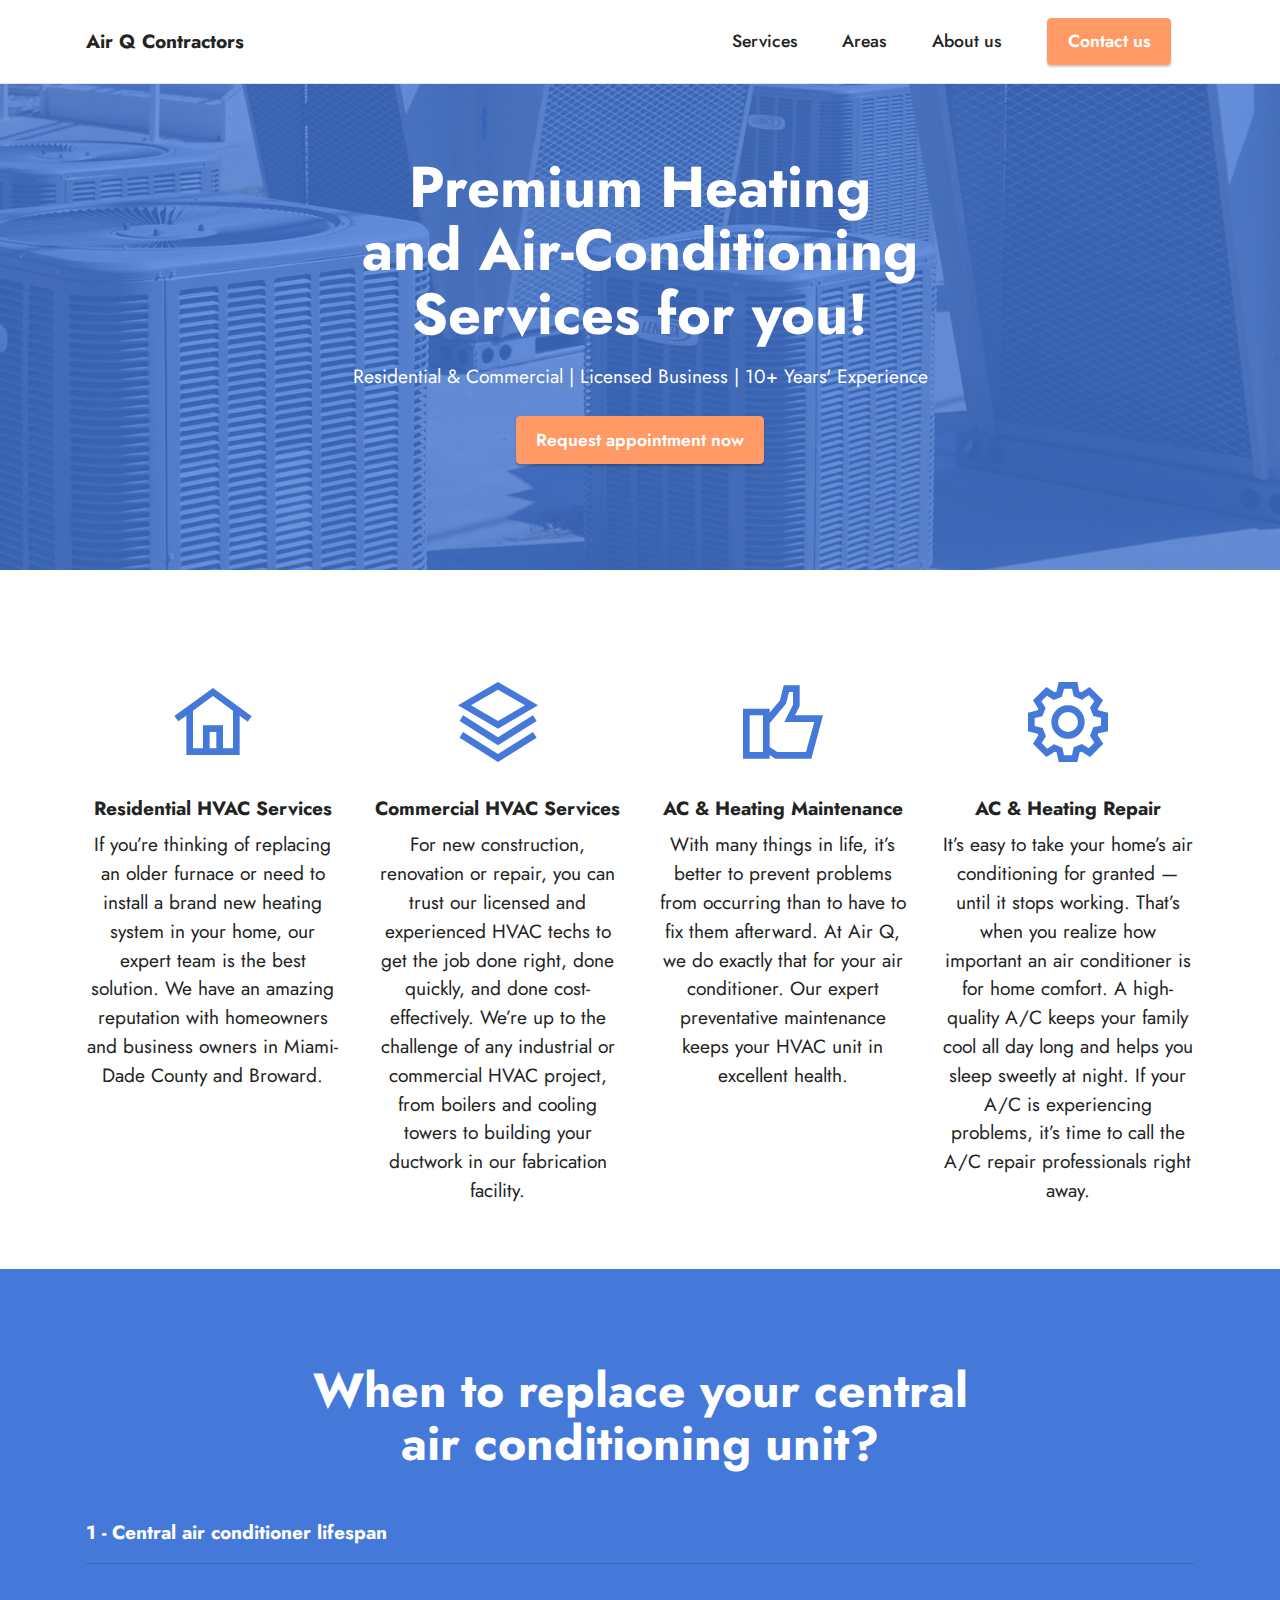
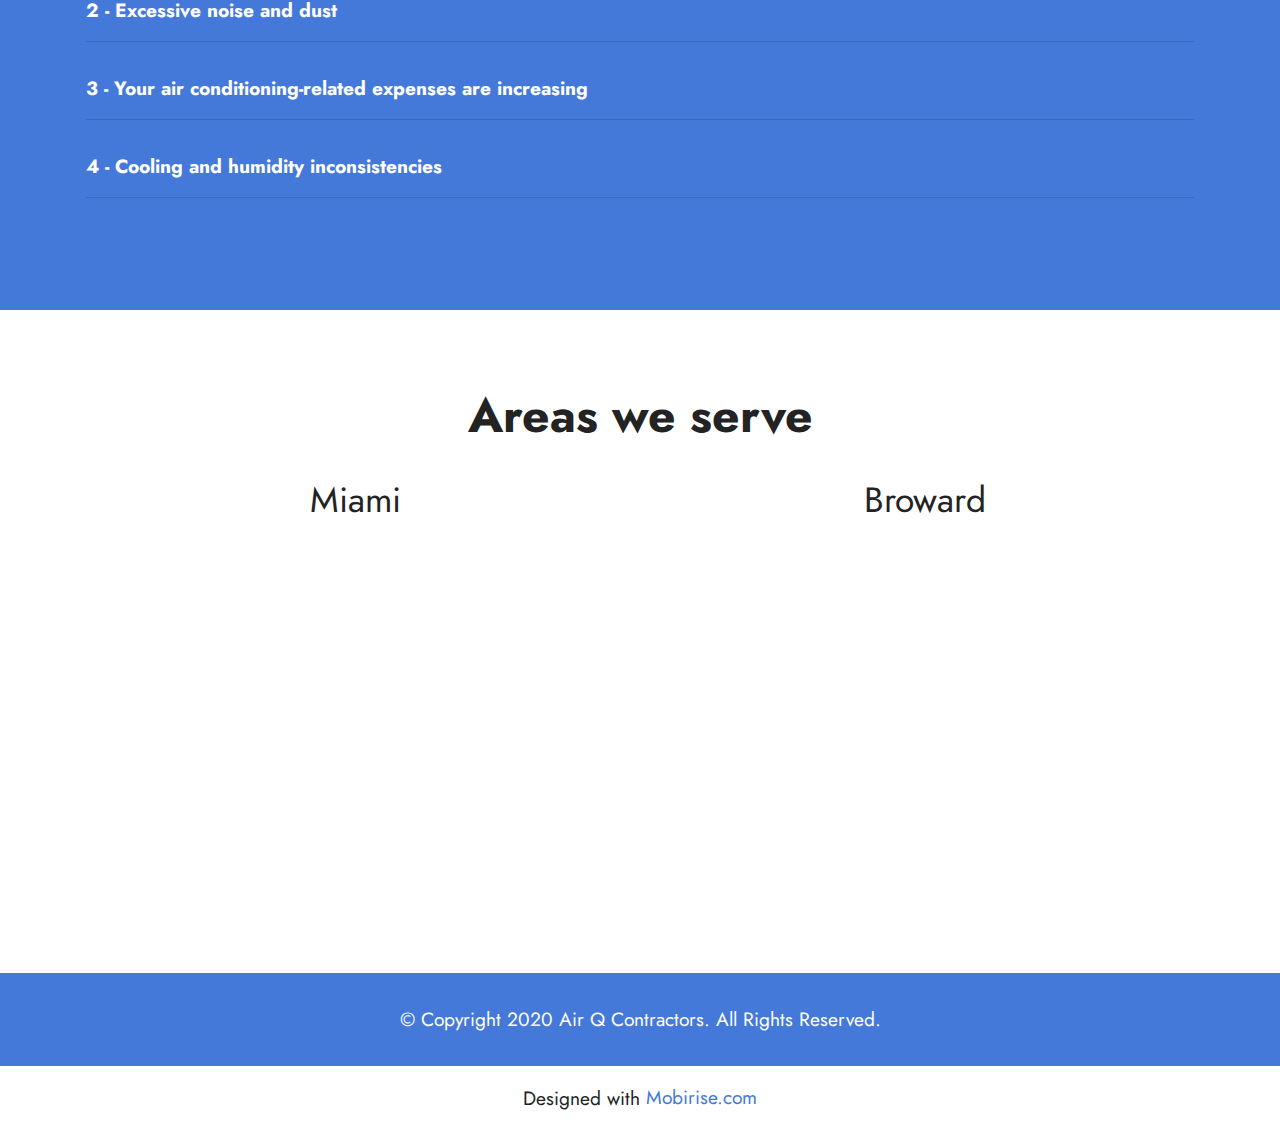
==== index.html @ d33e774a "Add files via upload" ====
<!DOCTYPE html>
<html  >
<head>
  <!-- Site made with Mobirise Website Builder v5.7.8, https://mobirise.com -->
  <meta charset="UTF-8">
  <meta http-equiv="X-UA-Compatible" content="IE=edge">
  <meta name="generator" content="Mobirise v5.7.8, mobirise.com">
  <meta name="twitter:card" content="summary_large_image"/>
  <meta name="twitter:image:src" content="assets/images/index-meta.jpg">
  <meta property="og:image" content="assets/images/index-meta.jpg">
  <meta name="twitter:title" content="Home">
  <meta name="viewport" content="width=device-width, initial-scale=1, minimum-scale=1">
  <link rel="shortcut icon" href="assets/images/logo.png" type="image/x-icon">
  <meta name="description" content="">
  
  
  <title>Home</title>
  <link rel="stylesheet" href="assets/web/assets/mobirise-icons2/mobirise2.css">
  <link rel="stylesheet" href="assets/web/assets/mobirise-icons/mobirise-icons.css">
  <link rel="stylesheet" href="assets/bootstrap/css/bootstrap.min.css">
  <link rel="stylesheet" href="assets/bootstrap/css/bootstrap-grid.min.css">
  <link rel="stylesheet" href="assets/bootstrap/css/bootstrap-reboot.min.css">
  <link rel="stylesheet" href="assets/dropdown/css/style.css">
  <link rel="stylesheet" href="assets/socicon/css/styles.css">
  <link rel="stylesheet" href="assets/theme/css/style.css">
  <link rel="preload" href="https://fonts.googleapis.com/css?family=Jost:100,200,300,400,500,600,700,800,900,100i,200i,300i,400i,500i,600i,700i,800i,900i&display=swap" as="style" onload="this.onload=null;this.rel='stylesheet'">
  <noscript><link rel="stylesheet" href="https://fonts.googleapis.com/css?family=Jost:100,200,300,400,500,600,700,800,900,100i,200i,300i,400i,500i,600i,700i,800i,900i&display=swap"></noscript>
  <link rel="preload" as="style" href="assets/mobirise/css/mbr-additional.css"><link rel="stylesheet" href="assets/mobirise/css/mbr-additional.css" type="text/css">

  
  
  
</head>
<body>
  
  <section data-bs-version="5.1" class="menu cid-s48OLK6784" once="menu" id="menu1-h">
    
    <nav class="navbar navbar-dropdown navbar-fixed-top navbar-expand-lg">
        <div class="container">
            <div class="navbar-brand">
                
                <span class="navbar-caption-wrap"><a class="navbar-caption text-black text-primary display-7" href="index.html#top">Air Q Contractors</a></span>
            </div>
            <button class="navbar-toggler" type="button" data-toggle="collapse" data-bs-toggle="collapse" data-target="#navbarSupportedContent" data-bs-target="#navbarSupportedContent" aria-controls="navbarNavAltMarkup" aria-expanded="false" aria-label="Toggle navigation">
                <div class="hamburger">
                    <span></span>
                    <span></span>
                    <span></span>
                    <span></span>
                </div>
            </button>
            <div class="collapse navbar-collapse" id="navbarSupportedContent">
                <ul class="navbar-nav nav-dropdown" data-app-modern-menu="true"><li class="nav-item"><a class="nav-link link text-black text-primary display-4" href="page3.html">Services</a></li>
                    <li class="nav-item"><a class="nav-link link text-black text-primary display-4" href="index.html#map3-w">Areas</a></li><li class="nav-item"><a class="nav-link link text-black text-primary display-4" href="page4.html">About us</a></li></ul>
                
                <div class="navbar-buttons mbr-section-btn"><a class="btn btn-danger display-4" href="contact.html">Contact us</a></div>
            </div>
        </div>
    </nav>

</section>

<section data-bs-version="5.1" class="header6 cid-tsQ7lrgbzy" id="header6-m">

    

    
    <div class="mbr-overlay" style="opacity: 0.8; background-color: rgb(68, 121, 217);"></div>

    <div class="align-center container">
        <div class="row justify-content-center">
            <div class="col-12 col-lg-10">
                <h1 class="mbr-section-title mbr-fonts-style mbr-white mb-3 display-1"><strong>Premium Heating
</strong><div><strong>and Air-Conditioning</strong></div><div><strong>Services for you!</strong></div></h1>
                
                <p class="mbr-text mbr-white mbr-fonts-style display-7">
                    Residential &amp; Commercial | Licensed Business | 10+ Years' Experience
                </p>
                <div class="mbr-section-btn mt-3"><a class="btn btn-danger display-4" href="page2.html">Request appointment now</a></div>
            </div>
        </div>
    </div>
</section>

<section data-bs-version="5.1" class="features1 cid-tsPX25EOZG" id="features1-l">
    

    
    
    <div class="container">
        <div class="row">
            
        </div>
        <div class="row">
            <div class="card col-12 col-md-6 col-lg-3">
                <div class="card-wrapper">
                    <div class="card-box align-center">
                        <div class="iconfont-wrapper">
                            <span class="mbr-iconfont mobi-mbri-home mobi-mbri" style="color: rgb(68, 121, 217); fill: rgb(68, 121, 217);"></span>
                        </div>
                        <h5 class="card-title mbr-fonts-style display-7"><strong>Residential HVAC Services</strong></h5>
                        <p class="card-text mbr-fonts-style display-7">If you’re thinking of replacing an older furnace or need to install a brand new heating system in your home, our expert team is the best solution. We have an amazing reputation with homeowners and business owners in Miami-Dade County and Broward.</p>
                    </div>
                </div>
            </div>
            <div class="card col-12 col-md-6 col-lg-3">
                <div class="card-wrapper">
                    <div class="card-box align-center">
                        <div class="iconfont-wrapper">
                            <span class="mbr-iconfont mobi-mbri-layers mobi-mbri" style="color: rgb(68, 121, 217); fill: rgb(68, 121, 217);"></span>
                        </div>
                        <h5 class="card-title mbr-fonts-style display-7"><strong>Commercial HVAC Services</strong></h5>
                        <p class="card-text mbr-fonts-style display-7">For new construction, renovation or repair, you can trust our licensed and experienced HVAC techs to get the job done right, done quickly, and done cost-effectively.&nbsp;We’re up to the challenge of any industrial or commercial HVAC project, from boilers and cooling towers to building your ductwork in our fabrication facility.</p>
                    </div>
                </div>
            </div>
            <div class="card col-12 col-md-6 col-lg-3">
                <div class="card-wrapper">
                    <div class="card-box align-center">
                        <div class="iconfont-wrapper">
                            <span class="mbr-iconfont mobi-mbri-like mobi-mbri" style="color: rgb(68, 121, 217); fill: rgb(68, 121, 217);"></span>
                        </div>
                        <h5 class="card-title mbr-fonts-style display-7"><strong>AC &amp; Heating Maintenance</strong></h5>
                        <p class="card-text mbr-fonts-style display-7">With many things in life, it’s better to prevent problems from occurring than to have to fix them afterward. At Air Q, we do exactly that for your air conditioner. Our expert preventative maintenance keeps your HVAC unit in excellent health.</p>
                    </div>
                </div>
            </div>
            <div class="card col-12 col-md-6 col-lg-3">
                <div class="card-wrapper">
                    <div class="card-box align-center">
                        <div class="iconfont-wrapper">
                            <span class="mbr-iconfont mobi-mbri-setting mobi-mbri" style="color: rgb(68, 121, 217); fill: rgb(68, 121, 217);"></span>
                        </div>
                        <h5 class="card-title mbr-fonts-style display-7"><strong>AC &amp; Heating Repair</strong></h5>
                        <p class="card-text mbr-fonts-style display-7">It’s easy to take your home’s air conditioning for granted — until it stops working. That’s when you realize how important an air conditioner is for home comfort. A high-quality A/C keeps your family cool all day long and helps you sleep sweetly at night. If your A/C is experiencing problems, it’s time to call the A/C repair professionals right away. </p>
                    </div>
                </div>
            </div>
        </div>
    </div>
</section>

<section data-bs-version="5.1" class="content16 cid-tsQniuN8eG" id="content16-11">

    

    
    
    <div class="container">
        <div class="row justify-content-center">
            <div class="col-12 col-md-12">
                <div class="mbr-section-head align-center mb-4">
                    <h3 class="mbr-section-title mb-0 mbr-fonts-style display-2"><strong>When to replace your central</strong><br><strong>air conditioning unit?</strong></h3>
                    
                </div>
                <div id="bootstrap-accordion_20" class="panel-group accordionStyles accordion" role="tablist" aria-multiselectable="true">
                    <div class="card mb-3">
                        <div class="card-header" role="tab" id="headingOne">
                            <a role="button" class="panel-title collapsed" data-toggle="collapse" data-bs-toggle="collapse" data-core="" href="#collapse1_20" aria-expanded="false" aria-controls="collapse1">
                                <h6 class="panel-title-edit mbr-fonts-style mb-0 display-7"><strong>1 - Central air conditioner lifespan</strong></h6>
                                <span class="sign mbr-iconfont mbri-arrow-down"></span>
                            </a>
                        </div>
                        <div id="collapse1_20" class="panel-collapse noScroll collapse" role="tabpanel" aria-labelledby="headingOne" data-parent="#accordion" data-bs-parent="#bootstrap-accordion_20">
                            <div class="panel-body">
                                <p class="mbr-fonts-style panel-text display-4">The average lifespan of an air conditioning system is 10-15 years. Central air conditioner lifespan is one of the more important factors to consider when planning to invest in a replacement unit. If your unit is close to ten years old or older, you may want to consider replacing it instead of repairing it.</p>
                            </div>
                        </div>
                    </div>
                    <div class="card mb-3">
                        <div class="card-header" role="tab" id="headingOne">
                            <a role="button" class="panel-title collapsed" data-toggle="collapse" data-bs-toggle="collapse" data-core="" href="#collapse2_20" aria-expanded="false" aria-controls="collapse2">
                                <h6 class="panel-title-edit mbr-fonts-style mb-0 display-7"><strong>2 - Excessive noise and dust</strong></h6>
                                <span class="sign mbr-iconfont mbri-arrow-down"></span>
                            </a>
                        </div>
                        <div id="collapse2_20" class="panel-collapse noScroll collapse" role="tabpanel" aria-labelledby="headingOne" data-parent="#accordion" data-bs-parent="#bootstrap-accordion_20">
                            <div class="panel-body">
                                <p class="mbr-fonts-style panel-text display-4">
                                    The constant presence of dust in your home – even after cleaning, is a good indication that there are leaks in the ductwork. Those leaks will compromise the efficiency of your air conditioning system, and that will increase the operating cost. </p>
                            </div>
                        </div>
                    </div>
                    <div class="card mb-3">
                        <div class="card-header" role="tab" id="headingOne">
                            <a role="button" class="panel-title collapsed" data-toggle="collapse" data-bs-toggle="collapse" data-core="" href="#collapse3_20" aria-expanded="false" aria-controls="collapse3">
                                <h6 class="panel-title-edit mbr-fonts-style mb-0 display-7"><strong>3 - Your air conditioning-related expenses are increasing</strong></h6>
                                <span class="sign mbr-iconfont mbri-arrow-down"></span>
                            </a>
                        </div>
                        <div id="collapse3_20" class="panel-collapse noScroll collapse" role="tabpanel" aria-labelledby="headingOne" data-parent="#accordion" data-bs-parent="#bootstrap-accordion_20">
                            <div class="panel-body">
                                <p class="mbr-fonts-style panel-text display-4">
                                    If your utility bills are going up and there isn’t any change in the way you’re using it, that’s a good indication that your system is no longer as efficient as it should be. Another obvious sign is the amount of money you are paying for air conditioning repairs and the frequency with which you have to have the system repaired.</p>
                            </div>
                        </div>
                    </div>
                    <div class="card mb-3">
                        <div class="card-header" role="tab" id="headingOne">
                            <a role="button" class="panel-title collapsed" data-toggle="collapse" data-bs-toggle="collapse" data-core="" href="#collapse4_20" aria-expanded="false" aria-controls="collapse4">
                                <h6 class="panel-title-edit mbr-fonts-style mb-0 display-7"><strong>4 - Cooling and humidity inconsistencies</strong></h6>
                                <span class="sign mbr-iconfont mbri-arrow-down"></span>
                            </a>
                        </div>
                        <div id="collapse4_20" class="panel-collapse noScroll collapse" role="tabpanel" aria-labelledby="headingOne" data-parent="#accordion" data-bs-parent="#bootstrap-accordion_20">
                            <div class="panel-body">
                                <p class="mbr-fonts-style panel-text display-4">
                                    Your home’s air conditioner is supposed to remove humidity from the air because excessive humidity makes the space more uncomfortable. When it functions, the unit will maintain consistent temperatures throughout the house. When the cooling portion of your HVAC system isn’t able to do these things, either your equipment is malfunctioning, or there are issues with your ductwork. These warning signs may be an indication that you should think about replacing your air conditioning system. It’s natural to be concerned about the cost of replacing part of your HVAC unit. It’s an expensive purchase and a huge investment in your home. </p>
                            </div>
                        </div>
                    </div>
                    
                    
                </div>
            </div>
        </div>
    </div>
</section>

<section data-bs-version="5.1" class="map3 cid-tsQhQMSOaR" id="map3-w">
    
    
    
    
    

    <div class="container">
        <div class="row">
            <div class="col-12">
                <h3 class="mbr-section-title mb-4 align-center mbr-fonts-style display-2"><strong>Areas we serve</strong></h3>
            </div>
            <div class="col-12 col-lg-6">
                <h4 class="mbr-section-subtitle mb-3 align-center mbr-fonts-style display-5">Miami</h4>
                <div class="google-map"><iframe frameborder="0" style="border:0" src="https://www.google.com/maps/embed/v1/place?key=AIzaSyCNveGQ9bfpKFwWzQLLftrR9hNiHwdqQG8&amp;q=Miami-Dade County" allowfullscreen=""></iframe></div>
            </div>
            <div class="col-12 col-lg-6">
                <h4 class="mbr-section-subtitle mb-3 mt-5 mt-lg-0 align-center mbr-fonts-style display-5">Broward</h4>
                <div class="google-map"><iframe frameborder="0" style="border:0" src="https://www.google.com/maps/embed/v1/place?key=AIzaSyCNveGQ9bfpKFwWzQLLftrR9hNiHwdqQG8&amp;q=Broward County, FL" allowfullscreen=""></iframe></div>
            </div>
        </div>
    </div>
</section>

<section data-bs-version="5.1" class="footer3 cid-s48P1Icc8J" once="footers" id="footer3-i">

    

    

    <div class="container">
        <div class="media-container-row align-center mbr-white">
            
            
            <div class="row row-copirayt">
                <p class="mbr-text mb-0 mbr-fonts-style mbr-white align-center display-7">
                    © Copyright 2020 Air Q Contractors. All Rights Reserved.
                </p>
            </div>
        </div>
    </div>
</section><section class="display-7" style="padding: 0;align-items: center;justify-content: center;flex-wrap: wrap;    align-content: center;display: flex;position: relative;height: 4rem;"><a href="https://mobiri.se/2932766" style="flex: 1 1;height: 4rem;position: absolute;width: 100%;z-index: 1;"><img alt="" style="height: 4rem;" src="[data-uri]"></a><p style="margin: 0;text-align: center;" class="display-7">Designed with &#8204;</p><a style="z-index:1" href="https://mobirise.com">Mobirise.com </a></section><script src="assets/bootstrap/js/bootstrap.bundle.min.js"></script>  <script src="assets/smoothscroll/smooth-scroll.js"></script>  <script src="assets/ytplayer/index.js"></script>  <script src="assets/dropdown/js/navbar-dropdown.js"></script>  <script src="assets/mbr-switch-arrow/mbr-switch-arrow.js"></script>  <script src="assets/theme/js/script.js"></script>  
  
  
</body>
</html>
---- assets/web/assets/mobirise-icons2/mobirise2.css ----
@font-face {
  font-family: 'Moririse2';
  font-display: swap;
  src:  url('mobirise2.eot?f2bix4');
  src:  url('mobirise2.eot?f2bix4#iefix') format('embedded-opentype'),
    url('mobirise2.ttf?f2bix4') format('truetype'),
    url('mobirise2.woff?f2bix4') format('woff'),
    url('mobirise2.svg?f2bix4#mobirise2') format('svg');
  font-weight: normal;
  font-style: normal;
}

[class^="mobi-"], [class*=" mobi-"] {
  /* use !important to prevent issues with browser extensions that change fonts */
  font-family: 'Moririse2' !important;
  speak: none;
  font-style: normal;
  font-weight: normal;
  font-variant: normal;
  text-transform: none;
  line-height: 1;

  /* Better Font Rendering =========== */
  -webkit-font-smoothing: antialiased;
  -moz-osx-font-smoothing: grayscale;
}

.mobi-mbri-add-submenu:before {
  content: "\e900";
}
.mobi-mbri-alert:before {
  content: "\e901";
}
.mobi-mbri-align-center:before {
  content: "\e902";
}
.mobi-mbri-align-justify:before {
  content: "\e903";
}
.mobi-mbri-align-left:before {
  content: "\e904";
}
.mobi-mbri-align-right:before {
  content: "\e905";
}
.mobi-mbri-android:before {
  content: "\e906";
}
.mobi-mbri-apple:before {
  content: "\e907";
}
.mobi-mbri-arrow-down:before {
  content: "\e908";
}
.mobi-mbri-arrow-next:before {
  content: "\e909";
}
.mobi-mbri-arrow-prev:before {
  content: "\e90a";
}
.mobi-mbri-arrow-up:before {
  content: "\e90b";
}
.mobi-mbri-bold:before {
  content: "\e90c";
}
.mobi-mbri-bookmark:before {
  content: "\e90d";
}
.mobi-mbri-bootstrap:before {
  content: "\e90e";
}
.mobi-mbri-briefcase:before {
  content: "\e90f";
}
.mobi-mbri-browse:before {
  content: "\e910";
}
.mobi-mbri-bulleted-list:before {
  content: "\e911";
}
.mobi-mbri-calendar:before {
  content: "\e912";
}
.mobi-mbri-camera:before {
  content: "\e913";
}
.mobi-mbri-cart-add:before {
  content: "\e914";
}
.mobi-mbri-cart-full:before {
  content: "\e915";
}
.mobi-mbri-cash:before {
  content: "\e916";
}
.mobi-mbri-change-style:before {
  content: "\e917";
}
.mobi-mbri-chat:before {
  content: "\e918";
}
.mobi-mbri-clock:before {
  content: "\e919";
}
.mobi-mbri-close:before {
  content: "\e91a";
}
.mobi-mbri-cloud:before {
  content: "\e91b";
}
.mobi-mbri-code:before {
  content: "\e91c";
}
.mobi-mbri-contact-form:before {
  content: "\e91d";
}
.mobi-mbri-credit-card:before {
  content: "\e91e";
}
.mobi-mbri-cursor-click:before {
  content: "\e91f";
}
.mobi-mbri-cust-feedback:before {
  content: "\e920";
}
.mobi-mbri-database:before {
  content: "\e921";
}
.mobi-mbri-delivery:before {
  content: "\e922";
}
.mobi-mbri-desktop:before {
  content: "\e923";
}
.mobi-mbri-devices:before {
  content: "\e924";
}
.mobi-mbri-down:before {
  content: "\e925";
}
.mobi-mbri-download-2:before {
  content: "\e926";
}
.mobi-mbri-download:before {
  content: "\e927";
}
.mobi-mbri-drag-n-drop-2:before {
  content: "\e928";
}
.mobi-mbri-drag-n-drop:before {
  content: "\e929";
}
.mobi-mbri-edit-2:before {
  content: "\e92a";
}
.mobi-mbri-edit:before {
  content: "\e92b";
}
.mobi-mbri-error:before {
  content: "\e92c";
}
.mobi-mbri-extension:before {
  content: "\e92d";
}
.mobi-mbri-features:before {
  content: "\e92e";
}
.mobi-mbri-file:before {
  content: "\e92f";
}
.mobi-mbri-flag:before {
  content: "\e930";
}
.mobi-mbri-folder:before {
  content: "\e931";
}
.mobi-mbri-gift:before {
  content: "\e932";
}
.mobi-mbri-github:before {
  content: "\e933";
}
.mobi-mbri-globe-2:before {
  content: "\e934";
}
.mobi-mbri-globe:before {
  content: "\e935";
}
.mobi-mbri-growing-chart:before {
  content: "\e936";
}
.mobi-mbri-hearth:before {
  content: "\e937";
}
.mobi-mbri-help:before {
  content: "\e938";
}
.mobi-mbri-home:before {
  content: "\e939";
}
.mobi-mbri-hot-cup:before {
  content: "\e93a";
}
.mobi-mbri-idea:before {
  content: "\e93b";
}
.mobi-mbri-image-gallery:before {
  content: "\e93c";
}
.mobi-mbri-image-slider:before {
  content: "\e93d";
}
.mobi-mbri-info:before {
  content: "\e93e";
}
.mobi-mbri-italic:before {
  content: "\e93f";
}
.mobi-mbri-key:before {
  content: "\e940";
}
.mobi-mbri-laptop:before {
  content: "\e941";
}
.mobi-mbri-layers:before {
  content: "\e942";
}
.mobi-mbri-left-right:before {
  content: "\e943";
}
.mobi-mbri-left:before {
  content: "\e944";
}
.mobi-mbri-letter:before {
  content: "\e945";
}
.mobi-mbri-like:before {
  content: "\e946";
}
.mobi-mbri-link:before {
  content: "\e947";
}
.mobi-mbri-lock:before {
  content: "\e948";
}
.mobi-mbri-login:before {
  content: "\e949";
}
.mobi-mbri-logout:before {
  content: "\e94a";
}
.mobi-mbri-magic-stick:before {
  content: "\e94b";
}
.mobi-mbri-map-pin:before {
  content: "\e94c";
}
.mobi-mbri-menu:before {
  content: "\e94d";
}
.mobi-mbri-mobile-2:before {
  content: "\e94e";
}
.mobi-mbri-mobile-horizontal:before {
  content: "\e94f";
}
.mobi-mbri-mobile:before {
  content: "\e950";
}
.mobi-mbri-mobirise:before {
  content: "\e951";
}
.mobi-mbri-more-horizontal:before {
  content: "\e952";
}
.mobi-mbri-more-vertical:before {
  content: "\e953";
}
.mobi-mbri-music:before {
  content: "\e954";
}
.mobi-mbri-new-file:before {
  content: "\e955";
}
.mobi-mbri-numbered-list:before {
  content: "\e956";
}
.mobi-mbri-opened-folder:before {
  content: "\e957";
}
.mobi-mbri-pages:before {
  content: "\e958";
}
.mobi-mbri-paper-plane:before {
  content: "\e959";
}
.mobi-mbri-paperclip:before {
  content: "\e95a";
}
.mobi-mbri-phone:before {
  content: "\e95b";
}
.mobi-mbri-photo:before {
  content: "\e95c";
}
.mobi-mbri-photos:before {
  content: "\e95d";
}
.mobi-mbri-pin:before {
  content: "\e95e";
}
.mobi-mbri-play:before {
  content: "\e95f";
}
.mobi-mbri-plus:before {
  content: "\e960";
}
.mobi-mbri-preview:before {
  content: "\e961";
}
.mobi-mbri-print:before {
  content: "\e962";
}
.mobi-mbri-protect:before {
  content: "\e963";
}
.mobi-mbri-question:before {
  content: "\e964";
}
.mobi-mbri-quote-left:before {
  content: "\e965";
}
.mobi-mbri-quote-right:before {
  content: "\e966";
}
.mobi-mbri-redo:before {
  content: "\e967";
}
.mobi-mbri-refresh:before {
  content: "\e968";
}
.mobi-mbri-responsive-2:before {
  content: "\e969";
}
.mobi-mbri-responsive:before {
  content: "\e96a";
}
.mobi-mbri-right:before {
  content: "\e96b";
}
.mobi-mbri-rocket:before {
  content: "\e96c";
}
.mobi-mbri-sad-face:before {
  content: "\e96d";
}
.mobi-mbri-sale:before {
  content: "\e96e";
}
.mobi-mbri-save:before {
  content: "\e96f";
}
.mobi-mbri-search:before {
  content: "\e970";
}
.mobi-mbri-setting-2:before {
  content: "\e971";
}
.mobi-mbri-setting-3:before {
  content: "\e972";
}
.mobi-mbri-setting:before {
  content: "\e973";
}
.mobi-mbri-share:before {
  content: "\e974";
}
.mobi-mbri-shopping-bag:before {
  content: "\e975";
}
.mobi-mbri-shopping-basket:before {
  content: "\e976";
}
.mobi-mbri-shopping-cart:before {
  content: "\e977";
}
.mobi-mbri-sites:before {
  content: "\e978";
}
.mobi-mbri-smile-face:before {
  content: "\e979";
}
.mobi-mbri-speed:before {
  content: "\e97a";
}
.mobi-mbri-star:before {
  content: "\e97b";
}
.mobi-mbri-success:before {
  content: "\e97c";
}
.mobi-mbri-sun:before {
  content: "\e97d";
}
.mobi-mbri-sun2:before {
  content: "\e97e";
}
.mobi-mbri-tablet-vertical:before {
  content: "\e97f";
}
.mobi-mbri-tablet:before {
  content: "\e980";
}
.mobi-mbri-target:before {
  content: "\e981";
}
.mobi-mbri-timer:before {
  content: "\e982";
}
.mobi-mbri-to-ftp:before {
  content: "\e983";
}
.mobi-mbri-to-local-drive:before {
  content: "\e984";
}
.mobi-mbri-touch-swipe:before {
  content: "\e985";
}
.mobi-mbri-touch:before {
  content: "\e986";
}
.mobi-mbri-trash:before {
  content: "\e987";
}
.mobi-mbri-underline:before {
  content: "\e988";
}
.mobi-mbri-undo:before {
  content: "\e989";
}
.mobi-mbri-unlink:before {
  content: "\e98a";
}
.mobi-mbri-unlock:before {
  content: "\e98b";
}
.mobi-mbri-up-down:before {
  content: "\e98c";
}
.mobi-mbri-up:before {
  content: "\e98d";
}
.mobi-mbri-update:before {
  content: "\e98e";
}
.mobi-mbri-upload-2:before {
  content: "\e98f";
}
.mobi-mbri-upload:before {
  content: "\e990";
}
.mobi-mbri-user-2:before {
  content: "\e991";
}
.mobi-mbri-user:before {
  content: "\e992";
}
.mobi-mbri-users:before {
  content: "\e993";
}
.mobi-mbri-video-play:before {
  content: "\e994";
}
.mobi-mbri-video:before {
  content: "\e995";
}
.mobi-mbri-watch:before {
  content: "\e996";
}
.mobi-mbri-website-theme-2:before {
  content: "\e997";
}
.mobi-mbri-website-theme:before {
  content: "\e998";
}
.mobi-mbri-wifi:before {
  content: "\e999";
}
.mobi-mbri-windows:before {
  content: "\e99a";
}
.mobi-mbri-zoom-in:before {
  content: "\e99b";
}
.mobi-mbri-zoom-out:before {
  content: "\e99c";
}
---- assets/web/assets/mobirise-icons/mobirise-icons.css ----
@font-face {
  font-family: 'MobiriseIcons';
  src:  url('mobirise-icons.eot?spat4u');
  src:  url('mobirise-icons.eot?spat4u#iefix') format('embedded-opentype'),
    url('mobirise-icons.ttf?spat4u') format('truetype'),
    url('mobirise-icons.woff?spat4u') format('woff'),
    url('mobirise-icons.svg?spat4u#MobiriseIcons') format('svg');
  font-weight: normal;
  font-style: normal;
  font-display: swap;
}

[class^="mbri-"], [class*=" mbri-"] {
  /* use !important to prevent issues with browser extensions that change fonts */
  font-family: MobiriseIcons !important;
  speak: none;
  font-style: normal;
  font-weight: normal;
  font-variant: normal;
  text-transform: none;
  line-height: 1;

  /* Better Font Rendering =========== */
  -webkit-font-smoothing: antialiased;
  -moz-osx-font-smoothing: grayscale;
}

.mbri-add-submenu:before {
  content: "\e900";
}
.mbri-alert:before {
  content: "\e901";
}
.mbri-align-center:before {
  content: "\e902";
}
.mbri-align-justify:before {
  content: "\e903";
}
.mbri-align-left:before {
  content: "\e904";
}
.mbri-align-right:before {
  content: "\e905";
}
.mbri-android:before {
  content: "\e906";
}
.mbri-apple:before {
  content: "\e907";
}
.mbri-arrow-down:before {
  content: "\e908";
}
.mbri-arrow-next:before {
  content: "\e909";
}
.mbri-arrow-prev:before {
  content: "\e90a";
}
.mbri-arrow-up:before {
  content: "\e90b";
}
.mbri-bold:before {
  content: "\e90c";
}
.mbri-bookmark:before {
  content: "\e90d";
}
.mbri-bootstrap:before {
  content: "\e90e";
}
.mbri-briefcase:before {
  content: "\e90f";
}
.mbri-browse:before {
  content: "\e910";
}
.mbri-bulleted-list:before {
  content: "\e911";
}
.mbri-calendar:before {
  content: "\e912";
}
.mbri-camera:before {
  content: "\e913";
}
.mbri-cart-add:before {
  content: "\e914";
}
.mbri-cart-full:before {
  content: "\e915";
}
.mbri-cash:before {
  content: "\e916";
}
.mbri-change-style:before {
  content: "\e917";
}
.mbri-chat:before {
  content: "\e918";
}
.mbri-clock:before {
  content: "\e919";
}
.mbri-close:before {
  content: "\e91a";
}
.mbri-cloud:before {
  content: "\e91b";
}
.mbri-code:before {
  content: "\e91c";
}
.mbri-contact-form:before {
  content: "\e91d";
}
.mbri-credit-card:before {
  content: "\e91e";
}
.mbri-cursor-click:before {
  content: "\e91f";
}
.mbri-cust-feedback:before {
  content: "\e920";
}
.mbri-database:before {
  content: "\e921";
}
.mbri-delivery:before {
  content: "\e922";
}
.mbri-desktop:before {
  content: "\e923";
}
.mbri-devices:before {
  content: "\e924";
}
.mbri-down:before {
  content: "\e925";
}
.mbri-download:before {
  content: "\e989";
}
.mbri-drag-n-drop:before {
  content: "\e927";
}
.mbri-drag-n-drop2:before {
  content: "\e928";
}
.mbri-edit:before {
  content: "\e929";
}
.mbri-edit2:before {
  content: "\e92a";
}
.mbri-error:before {
  content: "\e92b";
}
.mbri-extension:before {
  content: "\e92c";
}
.mbri-features:before {
  content: "\e92d";
}
.mbri-file:before {
  content: "\e92e";
}
.mbri-flag:before {
  content: "\e92f";
}
.mbri-folder:before {
  content: "\e930";
}
.mbri-gift:before {
  content: "\e931";
}
.mbri-github:before {
  content: "\e932";
}
.mbri-globe:before {
  content: "\e933";
}
.mbri-globe-2:before {
  content: "\e934";
}
.mbri-growing-chart:before {
  content: "\e935";
}
.mbri-hearth:before {
  content: "\e936";
}
.mbri-help:before {
  content: "\e937";
}
.mbri-home:before {
  content: "\e938";
}
.mbri-hot-cup:before {
  content: "\e939";
}
.mbri-idea:before {
  content: "\e93a";
}
.mbri-image-gallery:before {
  content: "\e93b";
}
.mbri-image-slider:before {
  content: "\e93c";
}
.mbri-info:before {
  content: "\e93d";
}
.mbri-italic:before {
  content: "\e93e";
}
.mbri-key:before {
  content: "\e93f";
}
.mbri-laptop:before {
  content: "\e940";
}
.mbri-layers:before {
  content: "\e941";
}
.mbri-left-right:before {
  content: "\e942";
}
.mbri-left:before {
  content: "\e943";
}
.mbri-letter:before {
  content: "\e944";
}
.mbri-like:before {
  content: "\e945";
}
.mbri-link:before {
  content: "\e946";
}
.mbri-lock:before {
  content: "\e947";
}
.mbri-login:before {
  content: "\e948";
}
.mbri-logout:before {
  content: "\e949";
}
.mbri-magic-stick:before {
  content: "\e94a";
}
.mbri-map-pin:before {
  content: "\e94b";
}
.mbri-menu:before {
  content: "\e94c";
}
.mbri-mobile:before {
  content: "\e94d";
}
.mbri-mobile2:before {
  content: "\e94e";
}
.mbri-mobirise:before {
  content: "\e94f";
}
.mbri-more-horizontal:before {
  content: "\e950";
}
.mbri-more-vertical:before {
  content: "\e951";
}
.mbri-music:before {
  content: "\e952";
}
.mbri-new-file:before {
  content: "\e953";
}
.mbri-numbered-list:before {
  content: "\e954";
}
.mbri-opened-folder:before {
  content: "\e955";
}
.mbri-pages:before {
  content: "\e956";
}
.mbri-paper-plane:before {
  content: "\e957";
}
.mbri-paperclip:before {
  content: "\e958";
}
.mbri-photo:before {
  content: "\e959";
}
.mbri-photos:before {
  content: "\e95a";
}
.mbri-pin:before {
  content: "\e95b";
}
.mbri-play:before {
  content: "\e95c";
}
.mbri-plus:before {
  content: "\e95d";
}
.mbri-preview:before {
  content: "\e95e";
}
.mbri-print:before {
  content: "\e95f";
}
.mbri-protect:before {
  content: "\e960";
}
.mbri-question:before {
  content: "\e961";
}
.mbri-quote-left:before {
  content: "\e962";
}
.mbri-quote-right:before {
  content: "\e963";
}
.mbri-refresh:before {
  content: "\e964";
}
.mbri-responsive:before {
  content: "\e965";
}
.mbri-right:before {
  content: "\e966";
}
.mbri-rocket:before {
  content: "\e967";
}
.mbri-sad-face:before {
  content: "\e968";
}
.mbri-sale:before {
  content: "\e969";
}
.mbri-save:before {
  content: "\e96a";
}
.mbri-search:before {
  content: "\e96b";
}
.mbri-setting:before {
  content: "\e96c";
}
.mbri-setting2:before {
  content: "\e96d";
}
.mbri-setting3:before {
  content: "\e96e";
}
.mbri-share:before {
  content: "\e96f";
}
.mbri-shopping-bag:before {
  content: "\e970";
}
.mbri-shopping-basket:before {
  content: "\e971";
}
.mbri-shopping-cart:before {
  content: "\e972";
}
.mbri-sites:before {
  content: "\e973";
}
.mbri-smile-face:before {
  content: "\e974";
}
.mbri-speed:before {
  content: "\e975";
}
.mbri-star:before {
  content: "\e976";
}
.mbri-success:before {
  content: "\e977";
}
.mbri-sun:before {
  content: "\e978";
}
.mbri-sun2:before {
  content: "\e979";
}
.mbri-tablet:before {
  content: "\e97a";
}
.mbri-tablet-vertical:before {
  content: "\e97b";
}
.mbri-target:before {
  content: "\e97c";
}
.mbri-timer:before {
  content: "\e97d";
}
.mbri-to-ftp:before {
  content: "\e97e";
}
.mbri-to-local-drive:before {
  content: "\e97f";
}
.mbri-touch-swipe:before {
  content: "\e980";
}
.mbri-touch:before {
  content: "\e981";
}
.mbri-trash:before {
  content: "\e982";
}
.mbri-underline:before {
  content: "\e983";
}
.mbri-unlink:before {
  content: "\e984";
}
.mbri-unlock:before {
  content: "\e985";
}
.mbri-up-down:before {
  content: "\e986";
}
.mbri-up:before {
  content: "\e987";
}
.mbri-update:before {
  content: "\e988";
}
.mbri-upload:before {
 content: "\e926"; 
}
.mbri-user:before {
  content: "\e98a";
}
.mbri-user2:before {
  content: "\e98b";
}
.mbri-users:before {
  content: "\e98c";
}
.mbri-video:before {
  content: "\e98d";
}
.mbri-video-play:before {
  content: "\e98e";
}
.mbri-watch:before {
  content: "\e98f";
}
.mbri-website-theme:before {
  content: "\e990";
}
.mbri-wifi:before {
  content: "\e991";
}
.mbri-windows:before {
  content: "\e992";
}
.mbri-zoom-out:before {
  content: "\e993";
}
.mbri-redo:before {
  content: "\e994";
}
.mbri-undo:before {
  content: "\e995";
}
---- assets/dropdown/css/style.css ----
.navbar-dropdown {
  left: 0;
  padding: 0;
  position: absolute;
  right: 0;
  top: 0;
  transition: all 0.45s ease;
  z-index: 1030;
  background: #282828; }
  .navbar-dropdown .navbar-logo {
    margin-right: 0.8rem;
    transition: margin 0.3s ease-in-out;
    vertical-align: middle; }
    .navbar-dropdown .navbar-logo img {
      height: 3.125rem;
      transition: all 0.3s ease-in-out; }
    .navbar-dropdown .navbar-logo.mbr-iconfont {
      font-size: 3.125rem;
      line-height: 3.125rem; }
  .navbar-dropdown .navbar-caption {
    font-weight: 700;
    white-space: normal;
    vertical-align: -4px;
    line-height: 3.125rem !important; }
    .navbar-dropdown .navbar-caption, .navbar-dropdown .navbar-caption:hover {
      color: inherit;
      text-decoration: none; }
  .navbar-dropdown .mbr-iconfont + .navbar-caption {
    vertical-align: -1px; }
  .navbar-dropdown.navbar-fixed-top {
    position: fixed; }
  .navbar-dropdown .navbar-brand span {
    vertical-align: -4px; }
  .navbar-dropdown.bg-color.transparent {
    background: none; }
  .navbar-dropdown.navbar-short .navbar-brand {
    padding: 0.625rem 0; }
    .navbar-dropdown.navbar-short .navbar-brand span {
      vertical-align: -1px; }
  .navbar-dropdown.navbar-short .navbar-caption {
    line-height: 2.375rem !important;
    vertical-align: -2px; }
  .navbar-dropdown.navbar-short .navbar-logo {
    margin-right: 0.5rem; }
    .navbar-dropdown.navbar-short .navbar-logo img {
      height: 2.375rem; }
    .navbar-dropdown.navbar-short .navbar-logo.mbr-iconfont {
      font-size: 2.375rem;
      line-height: 2.375rem; }
  .navbar-dropdown.navbar-short .mbr-table-cell {
    height: 3.625rem; }
  .navbar-dropdown .navbar-close {
    left: 0.6875rem;
    position: fixed;
    top: 0.75rem;
    z-index: 1000; }
  .navbar-dropdown .hamburger-icon {
    content: "";
    display: inline-block;
    vertical-align: middle;
    width: 16px;
    -webkit-box-shadow: 0 -6px 0 1px #282828,0 0 0 1px #282828,0 6px 0 1px #282828;
    -moz-box-shadow: 0 -6px 0 1px #282828,0 0 0 1px #282828,0 6px 0 1px #282828;
    box-shadow: 0 -6px 0 1px #282828,0 0 0 1px #282828,0 6px 0 1px #282828; }

.dropdown-menu .dropdown-toggle[data-toggle="dropdown-submenu"]::after {
  border-bottom: 0.35em solid transparent;
  border-left: 0.35em solid;
  border-right: 0;
  border-top: 0.35em solid transparent;
  margin-left: 0.3rem; }

.dropdown-menu .dropdown-item:focus {
  outline: 0; }

.nav-dropdown {
  font-size: 0.75rem;
  font-weight: 500;
  height: auto !important; }
  .nav-dropdown .nav-btn {
    padding-left: 1rem; }
  .nav-dropdown .link {
    margin: .667em 1.667em;
    font-weight: 500;
    padding: 0;
    transition: color .2s ease-in-out; }
    .nav-dropdown .link.dropdown-toggle {
      margin-right: 2.583em; }
      .nav-dropdown .link.dropdown-toggle::after {
        margin-left: .25rem;
        border-top: 0.35em solid;
        border-right: 0.35em solid transparent;
        border-left: 0.35em solid transparent;
        border-bottom: 0; }
      .nav-dropdown .link.dropdown-toggle[aria-expanded="true"] {
        margin: 0;
        padding: 0.667em 3.263em  0.667em 1.667em; }
  .nav-dropdown .link::after,
  .nav-dropdown .dropdown-item::after {
    color: inherit; }
  .nav-dropdown .btn {
    font-size: 0.75rem;
    font-weight: 700;
    letter-spacing: 0;
    margin-bottom: 0;
    padding-left: 1.25rem;
    padding-right: 1.25rem; }
  .nav-dropdown .dropdown-menu {
    border-radius: 0;
    border: 0;
    left: 0;
    margin: 0;
    padding-bottom: 1.25rem;
    padding-top: 1.25rem;
    position: relative; }
  .nav-dropdown .dropdown-submenu {
    margin-left: 0.125rem;
    top: 0; }
  .nav-dropdown .dropdown-item {
    font-weight: 500;
    line-height: 2;
    padding: 0.3846em 4.615em 0.3846em 1.5385em;
    position: relative;
    transition: color .2s ease-in-out, background-color .2s ease-in-out; }
    .nav-dropdown .dropdown-item::after {
      margin-top: -0.3077em;
      position: absolute;
      right: 1.1538em;
      top: 50%; }
    .nav-dropdown .dropdown-item:focus, .nav-dropdown .dropdown-item:hover {
      background: none; }

@media (max-width: 767px) {
  .nav-dropdown.navbar-toggleable-sm {
    bottom: 0;
    display: none;
    left: 0;
    overflow-x: hidden;
    position: fixed;
    top: 0;
    transform: translateX(-100%);
    -ms-transform: translateX(-100%);
    -webkit-transform: translateX(-100%);
    width: 18.75rem;
    z-index: 999; } }
.nav-dropdown.navbar-toggleable-xl {
  bottom: 0;
  display: none;
  left: 0;
  overflow-x: hidden;
  position: fixed;
  top: 0;
  transform: translateX(-100%);
  -ms-transform: translateX(-100%);
  -webkit-transform: translateX(-100%);
  width: 18.75rem;
  z-index: 999; }

.nav-dropdown-sm {
  display: block !important;
  overflow-x: hidden;
  overflow: auto;
  padding-top: 3.875rem; }
  .nav-dropdown-sm::after {
    content: "";
    display: block;
    height: 3rem;
    width: 100%; }
  .nav-dropdown-sm.collapse.in ~ .navbar-close {
    display: block !important; }
  .nav-dropdown-sm.collapsing, .nav-dropdown-sm.collapse.in {
    transform: translateX(0);
    -ms-transform: translateX(0);
    -webkit-transform: translateX(0);
    transition: all 0.25s ease-out;
    -webkit-transition: all 0.25s ease-out;
    background: #282828; }
  .nav-dropdown-sm.collapsing[aria-expanded="false"] {
    transform: translateX(-100%);
    -ms-transform: translateX(-100%);
    -webkit-transform: translateX(-100%); }
  .nav-dropdown-sm .nav-item {
    display: block;
    margin-left: 0 !important;
    padding-left: 0; }
  .nav-dropdown-sm .link,
  .nav-dropdown-sm .dropdown-item {
    border-top: 1px dotted rgba(255, 255, 255, 0.1);
    font-size: 0.8125rem;
    line-height: 1.6;
    margin: 0 !important;
    padding: 0.875rem 2.4rem 0.875rem 1.5625rem !important;
    position: relative;
    white-space: normal; }
    .nav-dropdown-sm .link:focus, .nav-dropdown-sm .link:hover,
    .nav-dropdown-sm .dropdown-item:focus,
    .nav-dropdown-sm .dropdown-item:hover {
      background: rgba(0, 0, 0, 0.2) !important;
      color: #c0a375; }
  .nav-dropdown-sm .nav-btn {
    position: relative;
    padding: 1.5625rem 1.5625rem 0 1.5625rem; }
    .nav-dropdown-sm .nav-btn::before {
      border-top: 1px dotted rgba(255, 255, 255, 0.1);
      content: "";
      left: 0;
      position: absolute;
      top: 0;
      width: 100%; }
    .nav-dropdown-sm .nav-btn + .nav-btn {
      padding-top: 0.625rem; }
      .nav-dropdown-sm .nav-btn + .nav-btn::before {
        display: none; }
  .nav-dropdown-sm .btn {
    padding: 0.625rem 0; }
  .nav-dropdown-sm .dropdown-toggle[data-toggle="dropdown-submenu"]::after {
    margin-left: .25rem;
    border-top: 0.35em solid;
    border-right: 0.35em solid transparent;
    border-left: 0.35em solid transparent;
    border-bottom: 0; }
  .nav-dropdown-sm .dropdown-toggle[data-toggle="dropdown-submenu"][aria-expanded="true"]::after {
    border-top: 0;
    border-right: 0.35em solid transparent;
    border-left: 0.35em solid transparent;
    border-bottom: 0.35em solid; }
  .nav-dropdown-sm .dropdown-menu {
    margin: 0;
    padding: 0;
    position: relative;
    top: 0;
    left: 0;
    width: 100%;
    border: 0;
    float: none;
    border-radius: 0;
    background: none; }
  .nav-dropdown-sm .dropdown-submenu {
    left: 100%;
    margin-left: 0.125rem;
    margin-top: -1.25rem;
    top: 0; }

.navbar-toggleable-sm .nav-dropdown .dropdown-menu {
  position: absolute; }

.navbar-toggleable-sm .nav-dropdown .dropdown-submenu {
  left: 100%;
  margin-left: 0.125rem;
  margin-top: -1.25rem;
  top: 0; }

.navbar-toggleable-sm.opened .nav-dropdown .dropdown-menu {
  position: relative; }

.navbar-toggleable-sm.opened .nav-dropdown .dropdown-submenu {
  left: 0;
  margin-left: 00rem;
  margin-top: 0rem;
  top: 0; }

.is-builder .nav-dropdown.collapsing {
  transition: none !important; }
---- assets/socicon/css/styles.css ----
@charset "UTF-8";

@font-face {
  font-family: 'Socicon';
  src:  url('../fonts/socicon.eot');
  src:  url('../fonts/socicon.eot?#iefix') format('embedded-opentype'),
    url('../fonts/socicon.woff2') format('woff2'),
    url('../fonts/socicon.ttf') format('truetype'),
    url('../fonts/socicon.woff') format('woff'),
    url('../fonts/socicon.svg#socicon') format('svg');
  font-weight: normal;
  font-style: normal;
  font-display: swap;
}

[data-icon]:before {
  font-family: "socicon" !important;
  content: attr(data-icon);
  font-style: normal !important;
  font-weight: normal !important;
  font-variant: normal !important;
  text-transform: none !important;
  speak: none;
  line-height: 1;
  -webkit-font-smoothing: antialiased;
  -moz-osx-font-smoothing: grayscale;
}

[class^="socicon-"], [class*=" socicon-"] {
  /* use !important to prevent issues with browser extensions that change fonts */
  font-family: 'Socicon' !important;
  speak: none;
  font-style: normal;
  font-weight: normal;
  font-variant: normal;
  text-transform: none;
  line-height: 1;

  /* Better Font Rendering =========== */
  -webkit-font-smoothing: antialiased;
  -moz-osx-font-smoothing: grayscale;
}

.socicon-eitaa:before {
  content: "\e97c";
}
.socicon-soroush:before {
  content: "\e97d";
}
.socicon-bale:before {
  content: "\e97e";
}
.socicon-zazzle:before {
  content: "\e97b";
}
.socicon-society6:before {
  content: "\e97a";
}
.socicon-redbubble:before {
  content: "\e979";
}
.socicon-avvo:before {
  content: "\e978";
}
.socicon-stitcher:before {
  content: "\e977";
}
.socicon-googlehangouts:before {
  content: "\e974";
}
.socicon-dlive:before {
  content: "\e975";
}
.socicon-vsco:before {
  content: "\e976";
}
.socicon-flipboard:before {
  content: "\e973";
}
.socicon-ubuntu:before {
  content: "\e958";
}
.socicon-artstation:before {
  content: "\e959";
}
.socicon-invision:before {
  content: "\e95a";
}
.socicon-torial:before {
  content: "\e95b";
}
.socicon-collectorz:before {
  content: "\e95c";
}
.socicon-seenthis:before {
  content: "\e95d";
}
.socicon-googleplaymusic:before {
  content: "\e95e";
}
.socicon-debian:before {
  content: "\e95f";
}
.socicon-filmfreeway:before {
  content: "\e960";
}
.socicon-gnome:before {
  content: "\e961";
}
.socicon-itchio:before {
  content: "\e962";
}
.socicon-jamendo:before {
  content: "\e963";
}
.socicon-mix:before {
  content: "\e964";
}
.socicon-sharepoint:before {
  content: "\e965";
}
.socicon-tinder:before {
  content: "\e966";
}
.socicon-windguru:before {
  content: "\e967";
}
.socicon-cdbaby:before {
  content: "\e968";
}
.socicon-elementaryos:before {
  content: "\e969";
}
.socicon-stage32:before {
  content: "\e96a";
}
.socicon-tiktok:before {
  content: "\e96b";
}
.socicon-gitter:before {
  content: "\e96c";
}
.socicon-letterboxd:before {
  content: "\e96d";
}
.socicon-threema:before {
  content: "\e96e";
}
.socicon-splice:before {
  content: "\e96f";
}
.socicon-metapop:before {
  content: "\e970";
}
.socicon-naver:before {
  content: "\e971";
}
.socicon-remote:before {
  content: "\e972";
}
.socicon-internet:before {
  content: "\e957";
}
.socicon-moddb:before {
  content: "\e94b";
}
.socicon-indiedb:before {
  content: "\e94c";
}
.socicon-traxsource:before {
  content: "\e94d";
}
.socicon-gamefor:before {
  content: "\e94e";
}
.socicon-pixiv:before {
  content: "\e94f";
}
.socicon-myanimelist:before {
  content: "\e950";
}
.socicon-blackberry:before {
  content: "\e951";
}
.socicon-wickr:before {
  content: "\e952";
}
.socicon-spip:before {
  content: "\e953";
}
.socicon-napster:before {
  content: "\e954";
}
.socicon-beatport:before {
  content: "\e955";
}
.socicon-hackerone:before {
  content: "\e956";
}
.socicon-hackernews:before {
  content: "\e946";
}
.socicon-smashwords:before {
  content: "\e947";
}
.socicon-kobo:before {
  content: "\e948";
}
.socicon-bookbub:before {
  content: "\e949";
}
.socicon-mailru:before {
  content: "\e94a";
}
.socicon-gitlab:before {
  content: "\e945";
}
.socicon-instructables:before {
  content: "\e944";
}
.socicon-portfolio:before {
  content: "\e943";
}
.socicon-codered:before {
  content: "\e940";
}
.socicon-origin:before {
  content: "\e941";
}
.socicon-nextdoor:before {
  content: "\e942";
}
.socicon-udemy:before {
  content: "\e93f";
}
.socicon-livemaster:before {
  content: "\e93e";
}
.socicon-crunchbase:before {
  content: "\e93b";
}
.socicon-homefy:before {
  content: "\e93c";
}
.socicon-calendly:before {
  content: "\e93d";
}
.socicon-realtor:before {
  content: "\e90f";
}
.socicon-tidal:before {
  content: "\e910";
}
.socicon-qobuz:before {
  content: "\e911";
}
.socicon-natgeo:before {
  content: "\e912";
}
.socicon-mastodon:before {
  content: "\e913";
}
.socicon-unsplash:before {
  content: "\e914";
}
.socicon-homeadvisor:before {
  content: "\e915";
}
.socicon-angieslist:before {
  content: "\e916";
}
.socicon-codepen:before {
  content: "\e917";
}
.socicon-slack:before {
  content: "\e918";
}
.socicon-openaigym:before {
  content: "\e919";
}
.socicon-logmein:before {
  content: "\e91a";
}
.socicon-fiverr:before {
  content: "\e91b";
}
.socicon-gotomeeting:before {
  content: "\e91c";
}
.socicon-aliexpress:before {
  content: "\e91d";
}
.socicon-guru:before {
  content: "\e91e";
}
.socicon-appstore:before {
  content: "\e91f";
}
.socicon-homes:before {
  content: "\e920";
}
.socicon-zoom:before {
  content: "\e921";
}
.socicon-alibaba:before {
  content: "\e922";
}
.socicon-craigslist:before {
  content: "\e923";
}
.socicon-wix:before {
  content: "\e924";
}
.socicon-redfin:before {
  content: "\e925";
}
.socicon-googlecalendar:before {
  content: "\e926";
}
.socicon-shopify:before {
  content: "\e927";
}
.socicon-freelancer:before {
  content: "\e928";
}
.socicon-seedrs:before {
  content: "\e929";
}
.socicon-bing:before {
  content: "\e92a";
}
.socicon-doodle:before {
  content: "\e92b";
}
.socicon-bonanza:before {
  content: "\e92c";
}
.socicon-squarespace:before {
  content: "\e92d";
}
.socicon-toptal:before {
  content: "\e92e";
}
.socicon-gust:before {
  content: "\e92f";
}
.socicon-ask:before {
  content: "\e930";
}
.socicon-trulia:before {
  content: "\e931";
}
.socicon-loomly:before {
  content: "\e932";
}
.socicon-ghost:before {
  content: "\e933";
}
.socicon-upwork:before {
  content: "\e934";
}
.socicon-fundable:before {
  content: "\e935";
}
.socicon-booking:before {
  content: "\e936";
}
.socicon-googlemaps:before {
  content: "\e937";
}
.socicon-zillow:before {
  content: "\e938";
}
.socicon-niconico:before {
  content: "\e939";
}
.socicon-toneden:before {
  content: "\e93a";
}
.socicon-augment:before {
  content: "\e908";
}
.socicon-bitbucket:before {
  content: "\e909";
}
.socicon-fyuse:before {
  content: "\e90a";
}
.socicon-yt-gaming:before {
  content: "\e90b";
}
.socicon-sketchfab:before {
  content: "\e90c";
}
.socicon-mobcrush:before {
  content: "\e90d";
}
.socicon-microsoft:before {
  content: "\e90e";
}
.socicon-pandora:before {
  content: "\e907";
}
.socicon-messenger:before {
  content: "\e906";
}
.socicon-gamewisp:before {
  content: "\e905";
}
.socicon-bloglovin:before {
  content: "\e904";
}
.socicon-tunein:before {
  content: "\e903";
}
.socicon-gamejolt:before {
  content: "\e901";
}
.socicon-trello:before {
  content: "\e902";
}
.socicon-spreadshirt:before {
  content: "\e900";
}
.socicon-500px:before {
  content: "\e000";
}
.socicon-8tracks:before {
  content: "\e001";
}
.socicon-airbnb:before {
  content: "\e002";
}
.socicon-alliance:before {
  content: "\e003";
}
.socicon-amazon:before {
  content: "\e004";
}
.socicon-amplement:before {
  content: "\e005";
}
.socicon-android:before {
  content: "\e006";
}
.socicon-angellist:before {
  content: "\e007";
}
.socicon-apple:before {
  content: "\e008";
}
.socicon-appnet:before {
  content: "\e009";
}
.socicon-baidu:before {
  content: "\e00a";
}
.socicon-bandcamp:before {
  content: "\e00b";
}
.socicon-battlenet:before {
  content: "\e00c";
}
.socicon-mixer:before {
  content: "\e00d";
}
.socicon-bebee:before {
  content: "\e00e";
}
.socicon-bebo:before {
  content: "\e00f";
}
.socicon-behance:before {
  content: "\e010";
}
.socicon-blizzard:before {
  content: "\e011";
}
.socicon-blogger:before {
  content: "\e012";
}
.socicon-buffer:before {
  content: "\e013";
}
.socicon-chrome:before {
  content: "\e014";
}
.socicon-coderwall:before {
  content: "\e015";
}
.socicon-curse:before {
  content: "\e016";
}
.socicon-dailymotion:before {
  content: "\e017";
}
.socicon-deezer:before {
  content: "\e018";
}
.socicon-delicious:before {
  content: "\e019";
}
.socicon-deviantart:before {
  content: "\e01a";
}
.socicon-diablo:before {
  content: "\e01b";
}
.socicon-digg:before {
  content: "\e01c";
}
.socicon-discord:before {
  content: "\e01d";
}
.socicon-disqus:before {
  content: "\e01e";
}
.socicon-douban:before {
  content: "\e01f";
}
.socicon-draugiem:before {
  content: "\e020";
}
.socicon-dribbble:before {
  content: "\e021";
}
.socicon-drupal:before {
  content: "\e022";
}
.socicon-ebay:before {
  content: "\e023";
}
.socicon-ello:before {
  content: "\e024";
}
.socicon-endomodo:before {
  content: "\e025";
}
.socicon-envato:before {
  content: "\e026";
}
.socicon-etsy:before {
  content: "\e027";
}
.socicon-facebook:before {
  content: "\e028";
}
.socicon-feedburner:before {
  content: "\e029";
}
.socicon-filmweb:before {
  content: "\e02a";
}
.socicon-firefox:before {
  content: "\e02b";
}
.socicon-flattr:before {
  content: "\e02c";
}
.socicon-flickr:before {
  content: "\e02d";
}
.socicon-formulr:before {
  content: "\e02e";
}
.socicon-forrst:before {
  content: "\e02f";
}
.socicon-foursquare:before {
  content: "\e030";
}
.socicon-friendfeed:before {
  content: "\e031";
}
.socicon-github:before {
  content: "\e032";
}
.socicon-goodreads:before {
  content: "\e033";
}
.socicon-google:before {
  content: "\e034";
}
.socicon-googlescholar:before {
  content: "\e035";
}
.socicon-googlegroups:before {
  content: "\e036";
}
.socicon-googlephotos:before {
  content: "\e037";
}
.socicon-googleplus:before {
  content: "\e038";
}
.socicon-grooveshark:before {
  content: "\e039";
}
.socicon-hackerrank:before {
  content: "\e03a";
}
.socicon-hearthstone:before {
  content: "\e03b";
}
.socicon-hellocoton:before {
  content: "\e03c";
}
.socicon-heroes:before {
  content: "\e03d";
}
.socicon-smashcast:before {
  content: "\e03e";
}
.socicon-horde:before {
  content: "\e03f";
}
.socicon-houzz:before {
  content: "\e040";
}
.socicon-icq:before {
  content: "\e041";
}
.socicon-identica:before {
  content: "\e042";
}
.socicon-imdb:before {
  content: "\e043";
}
.socicon-instagram:before {
  content: "\e044";
}
.socicon-issuu:before {
  content: "\e045";
}
.socicon-istock:before {
  content: "\e046";
}
.socicon-itunes:before {
  content: "\e047";
}
.socicon-keybase:before {
  content: "\e048";
}
.socicon-lanyrd:before {
  content: "\e049";
}
.socicon-lastfm:before {
  content: "\e04a";
}
.socicon-line:before {
  content: "\e04b";
}
.socicon-linkedin:before {
  content: "\e04c";
}
.socicon-livejournal:before {
  content: "\e04d";
}
.socicon-lyft:before {
  content: "\e04e";
}
.socicon-macos:before {
  content: "\e04f";
}
.socicon-mail:before {
  content: "\e050";
}
.socicon-medium:before {
  content: "\e051";
}
.socicon-meetup:before {
  content: "\e052";
}
.socicon-mixcloud:before {
  content: "\e053";
}
.socicon-modelmayhem:before {
  content: "\e054";
}
.socicon-mumble:before {
  content: "\e055";
}
.socicon-myspace:before {
  content: "\e056";
}
.socicon-newsvine:before {
  content: "\e057";
}
.socicon-nintendo:before {
  content: "\e058";
}
.socicon-npm:before {
  content: "\e059";
}
.socicon-odnoklassniki:before {
  content: "\e05a";
}
.socicon-openid:before {
  content: "\e05b";
}
.socicon-opera:before {
  content: "\e05c";
}
.socicon-outlook:before {
  content: "\e05d";
}
.socicon-overwatch:before {
  content: "\e05e";
}
.socicon-patreon:before {
  content: "\e05f";
}
.socicon-paypal:before {
  content: "\e060";
}
.socicon-periscope:before {
  content: "\e061";
}
.socicon-persona:before {
  content: "\e062";
}
.socicon-pinterest:before {
  content: "\e063";
}
.socicon-play:before {
  content: "\e064";
}
.socicon-player:before {
  content: "\e065";
}
.socicon-playstation:before {
  content: "\e066";
}
.socicon-pocket:before {
  content: "\e067";
}
.socicon-qq:before {
  content: "\e068";
}
.socicon-quora:before {
  content: "\e069";
}
.socicon-raidcall:before {
  content: "\e06a";
}
.socicon-ravelry:before {
  content: "\e06b";
}
.socicon-reddit:before {
  content: "\e06c";
}
.socicon-renren:before {
  content: "\e06d";
}
.socicon-researchgate:before {
  content: "\e06e";
}
.socicon-residentadvisor:before {
  content: "\e06f";
}
.socicon-reverbnation:before {
  content: "\e070";
}
.socicon-rss:before {
  content: "\e071";
}
.socicon-sharethis:before {
  content: "\e072";
}
.socicon-skype:before {
  content: "\e073";
}
.socicon-slideshare:before {
  content: "\e074";
}
.socicon-smugmug:before {
  content: "\e075";
}
.socicon-snapchat:before {
  content: "\e076";
}
.socicon-songkick:before {
  content: "\e077";
}
.socicon-soundcloud:before {
  content: "\e078";
}
.socicon-spotify:before {
  content: "\e079";
}
.socicon-stackexchange:before {
  content: "\e07a";
}
.socicon-stackoverflow:before {
  content: "\e07b";
}
.socicon-starcraft:before {
  content: "\e07c";
}
.socicon-stayfriends:before {
  content: "\e07d";
}
.socicon-steam:before {
  content: "\e07e";
}
.socicon-storehouse:before {
  content: "\e07f";
}
.socicon-strava:before {
  content: "\e080";
}
.socicon-streamjar:before {
  content: "\e081";
}
.socicon-stumbleupon:before {
  content: "\e082";
}
.socicon-swarm:before {
  content: "\e083";
}
.socicon-teamspeak:before {
  content: "\e084";
}
.socicon-teamviewer:before {
  content: "\e085";
}
.socicon-technorati:before {
  content: "\e086";
}
.socicon-telegram:before {
  content: "\e087";
}
.socicon-tripadvisor:before {
  content: "\e088";
}
.socicon-tripit:before {
  content: "\e089";
}
.socicon-triplej:before {
  content: "\e08a";
}
.socicon-tumblr:before {
  content: "\e08b";
}
.socicon-twitch:before {
  content: "\e08c";
}
.socicon-twitter:before {
  content: "\e08d";
}
.socicon-uber:before {
  content: "\e08e";
}
.socicon-ventrilo:before {
  content: "\e08f";
}
.socicon-viadeo:before {
  content: "\e090";
}
.socicon-viber:before {
  content: "\e091";
}
.socicon-viewbug:before {
  content: "\e092";
}
.socicon-vimeo:before {
  content: "\e093";
}
.socicon-vine:before {
  content: "\e094";
}
.socicon-vkontakte:before {
  content: "\e095";
}
.socicon-warcraft:before {
  content: "\e096";
}
.socicon-wechat:before {
  content: "\e097";
}
.socicon-weibo:before {
  content: "\e098";
}
.socicon-whatsapp:before {
  content: "\e099";
}
.socicon-wikipedia:before {
  content: "\e09a";
}
.socicon-windows:before {
  content: "\e09b";
}
.socicon-wordpress:before {
  content: "\e09c";
}
.socicon-wykop:before {
  content: "\e09d";
}
.socicon-xbox:before {
  content: "\e09e";
}
.socicon-xing:before {
  content: "\e09f";
}
.socicon-yahoo:before {
  content: "\e0a0";
}
.socicon-yammer:before {
  content: "\e0a1";
}
.socicon-yandex:before {
  content: "\e0a2";
}
.socicon-yelp:before {
  content: "\e0a3";
}
.socicon-younow:before {
  content: "\e0a4";
}
.socicon-youtube:before {
  content: "\e0a5";
}
.socicon-zapier:before {
  content: "\e0a6";
}
.socicon-zerply:before {
  content: "\e0a7";
}
.socicon-zomato:before {
  content: "\e0a8";
}
.socicon-zynga:before {
  content: "\e0a9";
}
---- assets/theme/css/style.css ----
@charset "UTF-8";
section {
  background-color: #ffffff;
}

body {
  font-style: normal;
  line-height: 1.5;
  font-weight: 400;
  color: #232323;
  position: relative;
}

button {
  background-color: transparent;
  border-color: transparent;
}

section,
.container,
.container-fluid {
  position: relative;
  word-wrap: break-word;
}

a.mbr-iconfont:hover {
  text-decoration: none;
}

.article .lead p,
.article .lead ul,
.article .lead ol,
.article .lead pre,
.article .lead blockquote {
  margin-bottom: 0;
}

a {
  font-style: normal;
  font-weight: 400;
  cursor: pointer;
}
a, a:hover {
  text-decoration: none;
}

.mbr-section-title {
  font-style: normal;
  line-height: 1.3;
}

.mbr-section-subtitle {
  line-height: 1.3;
}

.mbr-text {
  font-style: normal;
  line-height: 1.7;
}

h1,
h2,
h3,
h4,
h5,
h6,
.display-1,
.display-2,
.display-4,
.display-5,
.display-7,
span,
p,
a {
  line-height: 1;
  word-break: break-word;
  word-wrap: break-word;
  font-weight: 400;
}

b,
strong {
  font-weight: bold;
}

input:-webkit-autofill, input:-webkit-autofill:hover, input:-webkit-autofill:focus, input:-webkit-autofill:active {
  transition-delay: 9999s;
  -webkit-transition-property: background-color, color;
  transition-property: background-color, color;
}

textarea[type=hidden] {
  display: none;
}

section {
  background-position: 50% 50%;
  background-repeat: no-repeat;
  background-size: cover;
}
section .mbr-background-video,
section .mbr-background-video-preview {
  position: absolute;
  bottom: 0;
  left: 0;
  right: 0;
  top: 0;
}

.hidden {
  visibility: hidden;
}

.mbr-z-index20 {
  z-index: 20;
}

/*! Base colors */
.mbr-white {
  color: #ffffff;
}

.mbr-black {
  color: #111111;
}

.mbr-bg-white {
  background-color: #ffffff;
}

.mbr-bg-black {
  background-color: #000000;
}

/*! Text-aligns */
.align-left {
  text-align: left;
}

.align-center {
  text-align: center;
}

.align-right {
  text-align: right;
}

/*! Font-weight  */
.mbr-light {
  font-weight: 300;
}

.mbr-regular {
  font-weight: 400;
}

.mbr-semibold {
  font-weight: 500;
}

.mbr-bold {
  font-weight: 700;
}

/*! Media  */
.media-content {
  flex-basis: 100%;
}

.media-container-row {
  display: flex;
  flex-direction: row;
  flex-wrap: wrap;
  justify-content: center;
  align-content: center;
  align-items: start;
}
.media-container-row .media-size-item {
  width: 400px;
}

.media-container-column {
  display: flex;
  flex-direction: column;
  flex-wrap: wrap;
  justify-content: center;
  align-content: center;
  align-items: stretch;
}
.media-container-column > * {
  width: 100%;
}

@media (min-width: 992px) {
  .media-container-row {
    flex-wrap: nowrap;
  }
}
figure {
  margin-bottom: 0;
  overflow: hidden;
}

figure[mbr-media-size] {
  transition: width 0.1s;
}

img,
iframe {
  display: block;
  width: 100%;
}

.card {
  background-color: transparent;
  border: none;
}

.card-box {
  width: 100%;
}

.card-img {
  text-align: center;
  flex-shrink: 0;
  -webkit-flex-shrink: 0;
}

.media {
  max-width: 100%;
  margin: 0 auto;
}

.mbr-figure {
  align-self: center;
}

.media-container > div {
  max-width: 100%;
}

.mbr-figure img,
.card-img img {
  width: 100%;
}

@media (max-width: 991px) {
  .media-size-item {
    width: auto !important;
  }

  .media {
    width: auto;
  }

  .mbr-figure {
    width: 100% !important;
  }
}
/*! Buttons */
.mbr-section-btn {
  margin-left: -0.6rem;
  margin-right: -0.6rem;
  font-size: 0;
}

.btn {
  font-weight: 600;
  border-width: 1px;
  font-style: normal;
  margin: 0.6rem 0.6rem;
  white-space: normal;
  transition: all 0.2s ease-in-out;
  display: inline-flex;
  align-items: center;
  justify-content: center;
  word-break: break-word;
}

.btn-sm {
  font-weight: 600;
  letter-spacing: 0px;
  transition: all 0.3s ease-in-out;
}

.btn-md {
  font-weight: 600;
  letter-spacing: 0px;
  transition: all 0.3s ease-in-out;
}

.btn-lg {
  font-weight: 600;
  letter-spacing: 0px;
  transition: all 0.3s ease-in-out;
}

.btn-form {
  margin: 0;
}
.btn-form:hover {
  cursor: pointer;
}

nav .mbr-section-btn {
  margin-left: 0rem;
  margin-right: 0rem;
}

/*! Btn icon margin */
.btn .mbr-iconfont,
.btn.btn-sm .mbr-iconfont {
  order: 1;
  cursor: pointer;
  margin-left: 0.5rem;
  vertical-align: sub;
}

.btn.btn-md .mbr-iconfont,
.btn.btn-md .mbr-iconfont {
  margin-left: 0.8rem;
}

.mbr-regular {
  font-weight: 400;
}

.mbr-semibold {
  font-weight: 500;
}

.mbr-bold {
  font-weight: 700;
}

[type=submit] {
  -webkit-appearance: none;
}

/*! Full-screen */
.mbr-fullscreen .mbr-overlay {
  min-height: 100vh;
}

.mbr-fullscreen {
  display: flex;
  display: -moz-flex;
  display: -ms-flex;
  display: -o-flex;
  align-items: center;
  min-height: 100vh;
  padding-top: 3rem;
  padding-bottom: 3rem;
}

/*! Map */
.map {
  height: 25rem;
  position: relative;
}
.map iframe {
  width: 100%;
  height: 100%;
}

/*! Scroll to top arrow */
.mbr-arrow-up {
  bottom: 25px;
  right: 90px;
  position: fixed;
  text-align: right;
  z-index: 5000;
  color: #ffffff;
  font-size: 22px;
}

.mbr-arrow-up a {
  background: rgba(0, 0, 0, 0.2);
  border-radius: 50%;
  color: #fff;
  display: inline-block;
  height: 60px;
  width: 60px;
  border: 2px solid #fff;
  outline-style: none !important;
  position: relative;
  text-decoration: none;
  transition: all 0.3s ease-in-out;
  cursor: pointer;
  text-align: center;
}
.mbr-arrow-up a:hover {
  background-color: rgba(0, 0, 0, 0.4);
}
.mbr-arrow-up a i {
  line-height: 60px;
}

.mbr-arrow-up-icon {
  display: block;
  color: #fff;
}

.mbr-arrow-up-icon::before {
  content: "›";
  display: inline-block;
  font-family: serif;
  font-size: 22px;
  line-height: 1;
  font-style: normal;
  position: relative;
  top: 6px;
  left: -4px;
  transform: rotate(-90deg);
}

/*! Arrow Down */
.mbr-arrow {
  position: absolute;
  bottom: 45px;
  left: 50%;
  width: 60px;
  height: 60px;
  cursor: pointer;
  background-color: rgba(80, 80, 80, 0.5);
  border-radius: 50%;
  transform: translateX(-50%);
}
@media (max-width: 767px) {
  .mbr-arrow {
    display: none;
  }
}
.mbr-arrow > a {
  display: inline-block;
  text-decoration: none;
  outline-style: none;
  -webkit-animation: arrowdown 1.7s ease-in-out infinite;
          animation: arrowdown 1.7s ease-in-out infinite;
  color: #ffffff;
}
.mbr-arrow > a > i {
  position: absolute;
  top: -2px;
  left: 15px;
  font-size: 2rem;
}

#scrollToTop a i::before {
  content: "";
  position: absolute;
  display: block;
  border-bottom: 2.5px solid #fff;
  border-left: 2.5px solid #fff;
  width: 27.8%;
  height: 27.8%;
  left: 50%;
  top: 51%;
  transform: translateY(-30%) translateX(-50%) rotate(135deg);
}

@keyframes arrowdown {
  0% {
    transform: translateY(0px);
  }
  50% {
    transform: translateY(-5px);
  }
  100% {
    transform: translateY(0px);
  }
}
@-webkit-keyframes arrowdown {
  0% {
    transform: translateY(0px);
  }
  50% {
    transform: translateY(-5px);
  }
  100% {
    transform: translateY(0px);
  }
}
@media (max-width: 500px) {
  .mbr-arrow-up {
    left: 0;
    right: 0;
    text-align: center;
  }
}
/*Gradients animation*/
@keyframes gradient-animation {
  from {
    background-position: 0% 100%;
    -webkit-animation-timing-function: ease-in-out;
            animation-timing-function: ease-in-out;
  }
  to {
    background-position: 100% 0%;
    -webkit-animation-timing-function: ease-in-out;
            animation-timing-function: ease-in-out;
  }
}
@-webkit-keyframes gradient-animation {
  from {
    background-position: 0% 100%;
    -webkit-animation-timing-function: ease-in-out;
            animation-timing-function: ease-in-out;
  }
  to {
    background-position: 100% 0%;
    -webkit-animation-timing-function: ease-in-out;
            animation-timing-function: ease-in-out;
  }
}
.bg-gradient {
  background-size: 200% 200%;
  animation: gradient-animation 5s infinite alternate;
  -webkit-animation: gradient-animation 5s infinite alternate;
}

.menu .navbar-brand {
  display: -webkit-flex;
}
.menu .navbar-brand span {
  display: flex;
  display: -webkit-flex;
}
.menu .navbar-brand .navbar-caption-wrap {
  display: -webkit-flex;
}
.menu .navbar-brand .navbar-logo img {
  display: -webkit-flex;
  width: auto;
}
@media (min-width: 768px) and (max-width: 991px) {
  .menu .navbar-toggleable-sm .navbar-nav {
    display: -ms-flexbox;
  }
}
@media (max-width: 991px) {
  .menu .navbar-collapse {
    max-height: 93.5vh;
  }
  .menu .navbar-collapse.show {
    overflow: auto;
  }
}
@media (min-width: 992px) {
  .menu .navbar-nav.nav-dropdown {
    display: -webkit-flex;
  }
  .menu .navbar-toggleable-sm .navbar-collapse {
    display: -webkit-flex !important;
  }
  .menu .collapsed .navbar-collapse {
    max-height: 93.5vh;
  }
  .menu .collapsed .navbar-collapse.show {
    overflow: auto;
  }
}
@media (max-width: 767px) {
  .menu .navbar-collapse {
    max-height: 80vh;
  }
}

.nav-link .mbr-iconfont {
  margin-right: 0.5rem;
}

.navbar {
  display: -webkit-flex;
  -webkit-flex-wrap: wrap;
  -webkit-align-items: center;
  -webkit-justify-content: space-between;
}

.navbar-collapse {
  -webkit-flex-basis: 100%;
  -webkit-flex-grow: 1;
  -webkit-align-items: center;
}

.nav-dropdown .link {
  padding: 0.667em 1.667em !important;
  margin: 0 !important;
}

.nav {
  display: -webkit-flex;
  -webkit-flex-wrap: wrap;
}

.row {
  display: -webkit-flex;
  -webkit-flex-wrap: wrap;
}

.justify-content-center {
  -webkit-justify-content: center;
}

.form-inline {
  display: -webkit-flex;
}

.card-wrapper {
  -webkit-flex: 1;
}

.carousel-control {
  z-index: 10;
  display: -webkit-flex;
}

.carousel-controls {
  display: -webkit-flex;
}

.media {
  display: -webkit-flex;
}

.form-group:focus {
  outline: none;
}

.jq-selectbox__select {
  padding: 7px 0;
  position: relative;
}

.jq-selectbox__dropdown {
  overflow: hidden;
  border-radius: 10px;
  position: absolute;
  top: 100%;
  left: 0 !important;
  width: 100% !important;
}

.jq-selectbox__trigger-arrow {
  right: 0;
  transform: translateY(-50%);
}

.jq-selectbox li {
  padding: 1.07em 0.5em;
}

input[type=range] {
  padding-left: 0 !important;
  padding-right: 0 !important;
}

.modal-dialog,
.modal-content {
  height: 100%;
}

.modal-dialog .carousel-inner {
  height: calc(100vh - 1.75rem);
}
@media (max-width: 575px) {
  .modal-dialog .carousel-inner {
    height: calc(100vh - 1rem);
  }
}

.carousel-item {
  text-align: center;
}

.carousel-item img {
  margin: auto;
}

.navbar-toggler {
  align-self: flex-start;
  padding: 0.25rem 0.75rem;
  font-size: 1.25rem;
  line-height: 1;
  background: transparent;
  border: 1px solid transparent;
  border-radius: 0.25rem;
}

.navbar-toggler:focus,
.navbar-toggler:hover {
  text-decoration: none;
  box-shadow: none;
}

.navbar-toggler-icon {
  display: inline-block;
  width: 1.5em;
  height: 1.5em;
  vertical-align: middle;
  content: "";
  background: no-repeat center center;
  background-size: 100% 100%;
}

.navbar-toggler-left {
  position: absolute;
  left: 1rem;
}

.navbar-toggler-right {
  position: absolute;
  right: 1rem;
}

.card-img {
  width: auto;
}

.menu .navbar.collapsed:not(.beta-menu) {
  flex-direction: column;
}

.carousel-item.active,
.carousel-item-next,
.carousel-item-prev {
  display: flex;
}

.note-air-layout .dropup .dropdown-menu,
.note-air-layout .navbar-fixed-bottom .dropdown .dropdown-menu {
  bottom: initial !important;
}

html,
body {
  height: auto;
  min-height: 100vh;
}

.dropup .dropdown-toggle::after {
  display: none;
}

.form-asterisk {
  font-family: initial;
  position: absolute;
  top: -2px;
  font-weight: normal;
}

.form-control-label {
  position: relative;
  cursor: pointer;
  margin-bottom: 0.357em;
  padding: 0;
}

.alert {
  color: #ffffff;
  border-radius: 0;
  border: 0;
  font-size: 1.1rem;
  line-height: 1.5;
  margin-bottom: 1.875rem;
  padding: 1.25rem;
  position: relative;
  text-align: center;
}
.alert.alert-form::after {
  background-color: inherit;
  bottom: -7px;
  content: "";
  display: block;
  height: 14px;
  left: 50%;
  margin-left: -7px;
  position: absolute;
  transform: rotate(45deg);
  width: 14px;
}

.form-control {
  background-color: #ffffff;
  background-clip: border-box;
  color: #232323;
  line-height: 1rem !important;
  height: auto;
  padding: 0.6rem 1.2rem;
  transition: border-color 0.25s ease 0s;
  border: 1px solid transparent !important;
  border-radius: 4px;
  box-shadow: rgba(0, 0, 0, 0.07) 0px 1px 1px 0px, rgba(0, 0, 0, 0.07) 0px 1px 3px 0px, rgba(0, 0, 0, 0.03) 0px 0px 0px 1px;
}
.form-active .form-control:invalid {
  border-color: red;
}

form .row {
  margin-left: -0.6rem;
  margin-right: -0.6rem;
}
form .row [class*=col] {
  padding-left: 0.6rem;
  padding-right: 0.6rem;
}

form .mbr-section-btn {
  margin: 0;
  padding-left: 0.6rem;
  padding-right: 0.6rem;
}

form .btn {
  display: flex;
  padding: 0.6rem 1.2rem;
  margin: 0;
}

form .form-check-input {
  margin-top: 0.5;
}

textarea.form-control {
  line-height: 1.5rem !important;
}

.form-group {
  margin-bottom: 1.2rem;
}

.form-control,
form .btn {
  min-height: 48px;
}

.gdpr-block label span.textGDPR input[name=gdpr] {
  top: 7px;
}

.form-control:focus {
  box-shadow: none;
}

:focus {
  outline: none;
}

.mbr-overlay {
  background-color: #000;
  bottom: 0;
  left: 0;
  opacity: 0.5;
  position: absolute;
  right: 0;
  top: 0;
  z-index: 0;
  pointer-events: none;
}

blockquote {
  font-style: italic;
  padding: 3rem;
  font-size: 1.09rem;
  position: relative;
  border-left: 3px solid;
}

ul,
ol,
pre,
blockquote {
  margin-bottom: 2.3125rem;
}

.mt-4 {
  margin-top: 2rem !important;
}

.mb-4 {
  margin-bottom: 2rem !important;
}

@media (min-width: 992px) {
  .container {
    padding-left: 16px;
    padding-right: 16px;
  }

  .row {
    margin-left: -16px;
    margin-right: -16px;
  }
  .row > [class*=col] {
    padding-left: 16px;
    padding-right: 16px;
  }
}
@media (min-width: 768px) {
  .container-fluid {
    padding-left: 32px;
    padding-right: 32px;
  }
}
@media (min-width: 768px) and (max-width: 991px) {
  .mbr-container {
    padding-left: 32px;
    padding-right: 32px;
  }
}
@media (max-width: 767px) {
  .mbr-container {
    padding-left: 16px;
    padding-right: 16px;
  }
}
.card-wrapper,
.item-wrapper {
  overflow: hidden;
}

.app-video-wrapper > img {
  opacity: 1;
}

.item {
  position: relative;
}

.dropdown-menu .dropdown-menu {
  left: 100%;
}

.dropdown-item + .dropdown-menu {
  display: none;
}

.dropdown-item:hover + .dropdown-menu,
.dropdown-menu:hover {
  display: block;
}

@media (min-aspect-ratio: 16/9) {
  .mbr-video-foreground {
    height: 300% !important;
    top: -100% !important;
  }
}
@media (max-aspect-ratio: 16/9) {
  .mbr-video-foreground {
    width: 300% !important;
    left: -100% !important;
  }
}.engine {
	position: absolute;
	text-indent: -2400px;
	text-align: center;
	padding: 0;
	top: 0;
	left: -2400px;
}
---- assets/mobirise/css/mbr-additional.css ----
body {
  font-family: Jost;
}
.display-1 {
  font-family: 'Jost', sans-serif;
  font-size: 3.6rem;
  line-height: 1.1;
}
.display-1 > .mbr-iconfont {
  font-size: 4.5rem;
}
.display-2 {
  font-family: 'Jost', sans-serif;
  font-size: 3rem;
  line-height: 1.1;
}
.display-2 > .mbr-iconfont {
  font-size: 3.75rem;
}
.display-4 {
  font-family: 'Jost', sans-serif;
  font-size: 1.1rem;
  line-height: 1.5;
}
.display-4 > .mbr-iconfont {
  font-size: 1.375rem;
}
.display-5 {
  font-family: 'Jost', sans-serif;
  font-size: 2.2rem;
  line-height: 1.5;
}
.display-5 > .mbr-iconfont {
  font-size: 2.75rem;
}
.display-7 {
  font-family: 'Jost', sans-serif;
  font-size: 1.2rem;
  line-height: 1.5;
}
.display-7 > .mbr-iconfont {
  font-size: 1.5rem;
}
/* ---- Fluid typography for mobile devices ---- */
/* 1.4 - font scale ratio ( bootstrap == 1.42857 ) */
/* 100vw - current viewport width */
/* (48 - 20)  48 == 48rem == 768px, 20 == 20rem == 320px(minimal supported viewport) */
/* 0.65 - min scale variable, may vary */
@media (max-width: 992px) {
  .display-1 {
    font-size: 2.88rem;
  }
}
@media (max-width: 768px) {
  .display-1 {
    font-size: 2.52rem;
    font-size: calc( 1.91rem + (3.6 - 1.91) * ((100vw - 20rem) / (48 - 20)));
    line-height: calc( 1.1 * (1.91rem + (3.6 - 1.91) * ((100vw - 20rem) / (48 - 20))));
  }
  .display-2 {
    font-size: 2.4rem;
    font-size: calc( 1.7rem + (3 - 1.7) * ((100vw - 20rem) / (48 - 20)));
    line-height: calc( 1.3 * (1.7rem + (3 - 1.7) * ((100vw - 20rem) / (48 - 20))));
  }
  .display-4 {
    font-size: 0.88rem;
    font-size: calc( 1.0350000000000001rem + (1.1 - 1.0350000000000001) * ((100vw - 20rem) / (48 - 20)));
    line-height: calc( 1.4 * (1.0350000000000001rem + (1.1 - 1.0350000000000001) * ((100vw - 20rem) / (48 - 20))));
  }
  .display-5 {
    font-size: 1.76rem;
    font-size: calc( 1.42rem + (2.2 - 1.42) * ((100vw - 20rem) / (48 - 20)));
    line-height: calc( 1.4 * (1.42rem + (2.2 - 1.42) * ((100vw - 20rem) / (48 - 20))));
  }
  .display-7 {
    font-size: 0.96rem;
    font-size: calc( 1.07rem + (1.2 - 1.07) * ((100vw - 20rem) / (48 - 20)));
    line-height: calc( 1.4 * (1.07rem + (1.2 - 1.07) * ((100vw - 20rem) / (48 - 20))));
  }
}
/* Buttons */
.btn {
  padding: 0.6rem 1.2rem;
  border-radius: 4px;
}
.btn-sm {
  padding: 0.6rem 1.2rem;
  border-radius: 4px;
}
.btn-md {
  padding: 0.6rem 1.2rem;
  border-radius: 4px;
}
.btn-lg {
  padding: 1rem 2.6rem;
  border-radius: 4px;
}
.bg-primary {
  background-color: #4479d9 !important;
}
.bg-success {
  background-color: #40b0bf !important;
}
.bg-info {
  background-color: #47b5ed !important;
}
.bg-warning {
  background-color: #ffe161 !important;
}
.bg-danger {
  background-color: #ff9966 !important;
}
.btn-primary,
.btn-primary:active {
  background-color: #4479d9 !important;
  border-color: #4479d9 !important;
  color: #ffffff !important;
  box-shadow: 0 2px 2px 0 rgba(0, 0, 0, 0.2);
}
.btn-primary:hover,
.btn-primary:focus,
.btn-primary.focus,
.btn-primary.active {
  color: #ffffff !important;
  background-color: #2150a5 !important;
  border-color: #2150a5 !important;
  box-shadow: 0 2px 5px 0 rgba(0, 0, 0, 0.2);
}
.btn-primary.disabled,
.btn-primary:disabled {
  color: #ffffff !important;
  background-color: #2150a5 !important;
  border-color: #2150a5 !important;
}
.btn-secondary,
.btn-secondary:active {
  background-color: #e43f3f !important;
  border-color: #e43f3f !important;
  color: #ffffff !important;
  box-shadow: 0 2px 2px 0 rgba(0, 0, 0, 0.2);
}
.btn-secondary:hover,
.btn-secondary:focus,
.btn-secondary.focus,
.btn-secondary.active {
  color: #ffffff !important;
  background-color: #b31919 !important;
  border-color: #b31919 !important;
  box-shadow: 0 2px 5px 0 rgba(0, 0, 0, 0.2);
}
.btn-secondary.disabled,
.btn-secondary:disabled {
  color: #ffffff !important;
  background-color: #b31919 !important;
  border-color: #b31919 !important;
}
.btn-info,
.btn-info:active {
  background-color: #47b5ed !important;
  border-color: #47b5ed !important;
  color: #ffffff !important;
  box-shadow: 0 2px 2px 0 rgba(0, 0, 0, 0.2);
}
.btn-info:hover,
.btn-info:focus,
.btn-info.focus,
.btn-info.active {
  color: #ffffff !important;
  background-color: #148cca !important;
  border-color: #148cca !important;
  box-shadow: 0 2px 5px 0 rgba(0, 0, 0, 0.2);
}
.btn-info.disabled,
.btn-info:disabled {
  color: #ffffff !important;
  background-color: #148cca !important;
  border-color: #148cca !important;
}
.btn-success,
.btn-success:active {
  background-color: #40b0bf !important;
  border-color: #40b0bf !important;
  color: #ffffff !important;
  box-shadow: 0 2px 2px 0 rgba(0, 0, 0, 0.2);
}
.btn-success:hover,
.btn-success:focus,
.btn-success.focus,
.btn-success.active {
  color: #ffffff !important;
  background-color: #2a747e !important;
  border-color: #2a747e !important;
  box-shadow: 0 2px 5px 0 rgba(0, 0, 0, 0.2);
}
.btn-success.disabled,
.btn-success:disabled {
  color: #ffffff !important;
  background-color: #2a747e !important;
  border-color: #2a747e !important;
}
.btn-warning,
.btn-warning:active {
  background-color: #ffe161 !important;
  border-color: #ffe161 !important;
  color: #614f00 !important;
  box-shadow: 0 2px 2px 0 rgba(0, 0, 0, 0.2);
}
.btn-warning:hover,
.btn-warning:focus,
.btn-warning.focus,
.btn-warning.active {
  color: #0a0800 !important;
  background-color: #ffd10a !important;
  border-color: #ffd10a !important;
  box-shadow: 0 2px 5px 0 rgba(0, 0, 0, 0.2);
}
.btn-warning.disabled,
.btn-warning:disabled {
  color: #614f00 !important;
  background-color: #ffd10a !important;
  border-color: #ffd10a !important;
}
.btn-danger,
.btn-danger:active {
  background-color: #ff9966 !important;
  border-color: #ff9966 !important;
  color: #ffffff !important;
  box-shadow: 0 2px 2px 0 rgba(0, 0, 0, 0.2);
}
.btn-danger:hover,
.btn-danger:focus,
.btn-danger.focus,
.btn-danger.active {
  color: #ffffff !important;
  background-color: #ff5f0f !important;
  border-color: #ff5f0f !important;
  box-shadow: 0 2px 5px 0 rgba(0, 0, 0, 0.2);
}
.btn-danger.disabled,
.btn-danger:disabled {
  color: #ffffff !important;
  background-color: #ff5f0f !important;
  border-color: #ff5f0f !important;
}
.btn-white,
.btn-white:active {
  background-color: #fafafa !important;
  border-color: #fafafa !important;
  color: #7a7a7a !important;
  box-shadow: 0 2px 2px 0 rgba(0, 0, 0, 0.2);
}
.btn-white:hover,
.btn-white:focus,
.btn-white.focus,
.btn-white.active {
  color: #4f4f4f !important;
  background-color: #cfcfcf !important;
  border-color: #cfcfcf !important;
  box-shadow: 0 2px 5px 0 rgba(0, 0, 0, 0.2);
}
.btn-white.disabled,
.btn-white:disabled {
  color: #7a7a7a !important;
  background-color: #cfcfcf !important;
  border-color: #cfcfcf !important;
}
.btn-black,
.btn-black:active {
  background-color: #232323 !important;
  border-color: #232323 !important;
  color: #ffffff !important;
  box-shadow: 0 2px 2px 0 rgba(0, 0, 0, 0.2);
}
.btn-black:hover,
.btn-black:focus,
.btn-black.focus,
.btn-black.active {
  color: #ffffff !important;
  background-color: #000000 !important;
  border-color: #000000 !important;
  box-shadow: 0 2px 5px 0 rgba(0, 0, 0, 0.2);
}
.btn-black.disabled,
.btn-black:disabled {
  color: #ffffff !important;
  background-color: #000000 !important;
  border-color: #000000 !important;
}
.btn-primary-outline,
.btn-primary-outline:active {
  background-color: transparent !important;
  border-color: transparent;
  color: #4479d9;
}
.btn-primary-outline:hover,
.btn-primary-outline:focus,
.btn-primary-outline.focus,
.btn-primary-outline.active {
  color: #2150a5 !important;
  background-color: transparent!important;
  border-color: transparent!important;
  box-shadow: none!important;
}
.btn-primary-outline.disabled,
.btn-primary-outline:disabled {
  color: #ffffff !important;
  background-color: #4479d9 !important;
  border-color: #4479d9 !important;
}
.btn-secondary-outline,
.btn-secondary-outline:active {
  background-color: transparent !important;
  border-color: transparent;
  color: #e43f3f;
}
.btn-secondary-outline:hover,
.btn-secondary-outline:focus,
.btn-secondary-outline.focus,
.btn-secondary-outline.active {
  color: #b31919 !important;
  background-color: transparent!important;
  border-color: transparent!important;
  box-shadow: none!important;
}
.btn-secondary-outline.disabled,
.btn-secondary-outline:disabled {
  color: #ffffff !important;
  background-color: #e43f3f !important;
  border-color: #e43f3f !important;
}
.btn-info-outline,
.btn-info-outline:active {
  background-color: transparent !important;
  border-color: transparent;
  color: #47b5ed;
}
.btn-info-outline:hover,
.btn-info-outline:focus,
.btn-info-outline.focus,
.btn-info-outline.active {
  color: #148cca !important;
  background-color: transparent!important;
  border-color: transparent!important;
  box-shadow: none!important;
}
.btn-info-outline.disabled,
.btn-info-outline:disabled {
  color: #ffffff !important;
  background-color: #47b5ed !important;
  border-color: #47b5ed !important;
}
.btn-success-outline,
.btn-success-outline:active {
  background-color: transparent !important;
  border-color: transparent;
  color: #40b0bf;
}
.btn-success-outline:hover,
.btn-success-outline:focus,
.btn-success-outline.focus,
.btn-success-outline.active {
  color: #2a747e !important;
  background-color: transparent!important;
  border-color: transparent!important;
  box-shadow: none!important;
}
.btn-success-outline.disabled,
.btn-success-outline:disabled {
  color: #ffffff !important;
  background-color: #40b0bf !important;
  border-color: #40b0bf !important;
}
.btn-warning-outline,
.btn-warning-outline:active {
  background-color: transparent !important;
  border-color: transparent;
  color: #ffe161;
}
.btn-warning-outline:hover,
.btn-warning-outline:focus,
.btn-warning-outline.focus,
.btn-warning-outline.active {
  color: #ffd10a !important;
  background-color: transparent!important;
  border-color: transparent!important;
  box-shadow: none!important;
}
.btn-warning-outline.disabled,
.btn-warning-outline:disabled {
  color: #614f00 !important;
  background-color: #ffe161 !important;
  border-color: #ffe161 !important;
}
.btn-danger-outline,
.btn-danger-outline:active {
  background-color: transparent !important;
  border-color: transparent;
  color: #ff9966;
}
.btn-danger-outline:hover,
.btn-danger-outline:focus,
.btn-danger-outline.focus,
.btn-danger-outline.active {
  color: #ff5f0f !important;
  background-color: transparent!important;
  border-color: transparent!important;
  box-shadow: none!important;
}
.btn-danger-outline.disabled,
.btn-danger-outline:disabled {
  color: #ffffff !important;
  background-color: #ff9966 !important;
  border-color: #ff9966 !important;
}
.btn-black-outline,
.btn-black-outline:active {
  background-color: transparent !important;
  border-color: transparent;
  color: #232323;
}
.btn-black-outline:hover,
.btn-black-outline:focus,
.btn-black-outline.focus,
.btn-black-outline.active {
  color: #000000 !important;
  background-color: transparent!important;
  border-color: transparent!important;
  box-shadow: none!important;
}
.btn-black-outline.disabled,
.btn-black-outline:disabled {
  color: #ffffff !important;
  background-color: #232323 !important;
  border-color: #232323 !important;
}
.btn-white-outline,
.btn-white-outline:active {
  background-color: transparent !important;
  border-color: transparent;
  color: #fafafa;
}
.btn-white-outline:hover,
.btn-white-outline:focus,
.btn-white-outline.focus,
.btn-white-outline.active {
  color: #cfcfcf !important;
  background-color: transparent!important;
  border-color: transparent!important;
  box-shadow: none!important;
}
.btn-white-outline.disabled,
.btn-white-outline:disabled {
  color: #7a7a7a !important;
  background-color: #fafafa !important;
  border-color: #fafafa !important;
}
.text-primary {
  color: #4479d9 !important;
}
.text-secondary {
  color: #e43f3f !important;
}
.text-success {
  color: #40b0bf !important;
}
.text-info {
  color: #47b5ed !important;
}
.text-warning {
  color: #ffe161 !important;
}
.text-danger {
  color: #ff9966 !important;
}
.text-white {
  color: #fafafa !important;
}
.text-black {
  color: #232323 !important;
}
a.text-primary:hover,
a.text-primary:focus,
a.text-primary.active {
  color: #1f4a98 !important;
}
a.text-secondary:hover,
a.text-secondary:focus,
a.text-secondary.active {
  color: #a61717 !important;
}
a.text-success:hover,
a.text-success:focus,
a.text-success.active {
  color: #266a73 !important;
}
a.text-info:hover,
a.text-info:focus,
a.text-info.active {
  color: #1283bc !important;
}
a.text-warning:hover,
a.text-warning:focus,
a.text-warning.active {
  color: #facb00 !important;
}
a.text-danger:hover,
a.text-danger:focus,
a.text-danger.active {
  color: #ff5500 !important;
}
a.text-white:hover,
a.text-white:focus,
a.text-white.active {
  color: #c7c7c7 !important;
}
a.text-black:hover,
a.text-black:focus,
a.text-black.active {
  color: #000000 !important;
}
a[class*="text-"]:not(.nav-link):not(.dropdown-item):not([role]):not(.navbar-caption) {
  position: relative;
  background-image: transparent;
  background-size: 10000px 2px;
  background-repeat: no-repeat;
  background-position: 0px 1.2em;
  background-position: -10000px 1.2em;
}
a[class*="text-"]:not(.nav-link):not(.dropdown-item):not([role]):not(.navbar-caption):hover {
  transition: background-position 2s ease-in-out;
  background-image: linear-gradient(currentColor 50%, currentColor 50%);
  background-position: 0px 1.2em;
}
.nav-tabs .nav-link.active {
  color: #4479d9;
}
.nav-tabs .nav-link:not(.active) {
  color: #232323;
}
.alert-success {
  background-color: #70c770;
}
.alert-info {
  background-color: #47b5ed;
}
.alert-warning {
  background-color: #ffe161;
}
.alert-danger {
  background-color: #ff9966;
}
.mbr-gallery-filter li.active .btn {
  background-color: #4479d9;
  border-color: #4479d9;
  color: #ffffff;
}
.mbr-gallery-filter li.active .btn:focus {
  box-shadow: none;
}
a,
a:hover {
  color: #4479d9;
}
.mbr-plan-header.bg-primary .mbr-plan-subtitle,
.mbr-plan-header.bg-primary .mbr-plan-price-desc {
  color: #eef2fb;
}
.mbr-plan-header.bg-success .mbr-plan-subtitle,
.mbr-plan-header.bg-success .mbr-plan-price-desc {
  color: #a0d8df;
}
.mbr-plan-header.bg-info .mbr-plan-subtitle,
.mbr-plan-header.bg-info .mbr-plan-price-desc {
  color: #ffffff;
}
.mbr-plan-header.bg-warning .mbr-plan-subtitle,
.mbr-plan-header.bg-warning .mbr-plan-price-desc {
  color: #ffffff;
}
.mbr-plan-header.bg-danger .mbr-plan-subtitle,
.mbr-plan-header.bg-danger .mbr-plan-price-desc {
  color: #ffffff;
}
/* Scroll to top button*/
.scrollToTop_wraper {
  display: none;
}
.form-control {
  font-family: 'Jost', sans-serif;
  font-size: 1.1rem;
  line-height: 1.5;
  font-weight: 400;
}
.form-control > .mbr-iconfont {
  font-size: 1.375rem;
}
.form-control:hover,
.form-control:focus {
  box-shadow: rgba(0, 0, 0, 0.07) 0px 1px 1px 0px, rgba(0, 0, 0, 0.07) 0px 1px 3px 0px, rgba(0, 0, 0, 0.03) 0px 0px 0px 1px;
  border-color: #4479d9 !important;
}
.form-control:-webkit-input-placeholder {
  font-family: 'Jost', sans-serif;
  font-size: 1.1rem;
  line-height: 1.5;
  font-weight: 400;
}
.form-control:-webkit-input-placeholder > .mbr-iconfont {
  font-size: 1.375rem;
}
blockquote {
  border-color: #4479d9;
}
/* Forms */
.jq-selectbox li:hover,
.jq-selectbox li.selected {
  background-color: #4479d9;
  color: #ffffff;
}
.jq-number__spin {
  transition: 0.25s ease;
}
.jq-number__spin:hover {
  border-color: #4479d9;
}
.jq-selectbox .jq-selectbox__trigger-arrow,
.jq-number__spin.minus:after,
.jq-number__spin.plus:after {
  transition: 0.4s;
  border-top-color: #353535;
  border-bottom-color: #353535;
}
.jq-selectbox:hover .jq-selectbox__trigger-arrow,
.jq-number__spin.minus:hover:after,
.jq-number__spin.plus:hover:after {
  border-top-color: #4479d9;
  border-bottom-color: #4479d9;
}
.xdsoft_datetimepicker .xdsoft_calendar td.xdsoft_default,
.xdsoft_datetimepicker .xdsoft_calendar td.xdsoft_current,
.xdsoft_datetimepicker .xdsoft_timepicker .xdsoft_time_box > div > div.xdsoft_current {
  color: #ffffff !important;
  background-color: #4479d9 !important;
  box-shadow: none !important;
}
.xdsoft_datetimepicker .xdsoft_calendar td:hover,
.xdsoft_datetimepicker .xdsoft_timepicker .xdsoft_time_box > div > div:hover {
  color: #ffffff !important;
  background: #e43f3f !important;
  box-shadow: none !important;
}
.lazy-bg {
  background-image: none !important;
}
.lazy-placeholder:not(section),
.lazy-none {
  display: block;
  position: relative;
  padding-bottom: 56.25%;
  width: 100%;
  height: auto;
}
iframe.lazy-placeholder,
.lazy-placeholder:after {
  content: '';
  position: absolute;
  width: 200px;
  height: 200px;
  background: transparent no-repeat center;
  background-size: contain;
  top: 50%;
  left: 50%;
  transform: translateX(-50%) translateY(-50%);
  background-image: url("data:image/svg+xml;charset=UTF-8,%3csvg width='32' height='32' viewBox='0 0 64 64' xmlns='http://www.w3.org/2000/svg' stroke='%234479d9' %3e%3cg fill='none' fill-rule='evenodd'%3e%3cg transform='translate(16 16)' stroke-width='2'%3e%3ccircle stroke-opacity='.5' cx='16' cy='16' r='16'/%3e%3cpath d='M32 16c0-9.94-8.06-16-16-16'%3e%3canimateTransform attributeName='transform' type='rotate' from='0 16 16' to='360 16 16' dur='1s' repeatCount='indefinite'/%3e%3c/path%3e%3c/g%3e%3c/g%3e%3c/svg%3e");
}
section.lazy-placeholder:after {
  opacity: 0.5;
}
body {
  overflow-x: hidden;
}
a {
  transition: color 0.6s;
}
.cid-s48OLK6784 {
  z-index: 1000;
  width: 100%;
  position: relative;
  min-height: 60px;
}
.cid-s48OLK6784 nav.navbar {
  position: fixed;
}
.cid-s48OLK6784 .dropdown-item:before {
  font-family: Moririse2 !important;
  content: '\e966';
  display: inline-block;
  width: 0;
  position: absolute;
  left: 1rem;
  top: 0.5rem;
  margin-right: 0.5rem;
  line-height: 1;
  font-size: inherit;
  vertical-align: middle;
  text-align: center;
  overflow: hidden;
  transform: scale(0, 1);
  transition: all 0.25s ease-in-out;
}
.cid-s48OLK6784 .dropdown-menu {
  padding: 0;
}
.cid-s48OLK6784 .dropdown-item {
  border-bottom: 1px solid #e6e6e6;
}
.cid-s48OLK6784 .dropdown-item:hover,
.cid-s48OLK6784 .dropdown-item:focus {
  background: #4479d9 !important;
  color: white !important;
}
.cid-s48OLK6784 .nav-dropdown .link {
  padding: 0 0.3em !important;
  margin: .667em 1em !important;
}
.cid-s48OLK6784 .nav-dropdown .link.dropdown-toggle::after {
  margin-left: 0.5rem;
  margin-top: 0.2rem;
}
.cid-s48OLK6784 .nav-link {
  position: relative;
}
.cid-s48OLK6784 .container {
  display: flex;
  margin: auto;
}
.cid-s48OLK6784 .iconfont-wrapper {
  color: #000000 !important;
  font-size: 1.5rem;
  padding-right: .5rem;
}
.cid-s48OLK6784 .navbar-caption {
  padding-right: 4rem;
}
.cid-s48OLK6784 .dropdown-menu,
.cid-s48OLK6784 .navbar.opened {
  background: #ffffff !important;
}
.cid-s48OLK6784 .nav-item:focus,
.cid-s48OLK6784 .nav-link:focus {
  outline: none;
}
.cid-s48OLK6784 .dropdown .dropdown-menu .dropdown-item {
  width: auto;
  transition: all 0.25s ease-in-out;
}
.cid-s48OLK6784 .dropdown .dropdown-menu .dropdown-item::after {
  right: 0.5rem;
}
.cid-s48OLK6784 .dropdown .dropdown-menu .dropdown-item .mbr-iconfont {
  margin-left: -1.8rem;
  padding-right: 1rem;
  font-size: inherit;
}
.cid-s48OLK6784 .dropdown .dropdown-menu .dropdown-item .mbr-iconfont:before {
  display: inline-block;
  transform: scale(1, 1);
  transition: all 0.25s ease-in-out;
}
.cid-s48OLK6784 .collapsed .dropdown-menu .dropdown-item:before {
  display: none;
}
.cid-s48OLK6784 .collapsed .dropdown .dropdown-menu .dropdown-item {
  padding: 0.235em 1.5em 0.235em 1.5em !important;
  transition: none;
  margin: 0 !important;
}
.cid-s48OLK6784 .navbar {
  min-height: 77px;
  transition: all .3s;
  border-bottom: 1px solid transparent;
  background: #ffffff;
}
.cid-s48OLK6784 .navbar:not(.navbar-short) {
  border-bottom: 1px solid #e6e6e6;
}
.cid-s48OLK6784 .navbar.opened {
  transition: all .3s;
}
.cid-s48OLK6784 .navbar .dropdown-item {
  padding: .5rem 1.8rem;
}
.cid-s48OLK6784 .navbar .navbar-logo img {
  width: auto;
}
.cid-s48OLK6784 .navbar .navbar-collapse {
  justify-content: flex-end;
  z-index: 1;
}
.cid-s48OLK6784 .navbar.collapsed .nav-item .nav-link::before {
  display: none;
}
.cid-s48OLK6784 .navbar.collapsed.opened .dropdown-menu {
  top: 0;
}
.cid-s48OLK6784 .navbar.collapsed .dropdown-menu .dropdown-submenu {
  left: 0 !important;
}
.cid-s48OLK6784 .navbar.collapsed .dropdown-menu .dropdown-item:after {
  right: auto;
}
.cid-s48OLK6784 .navbar.collapsed .dropdown-menu .dropdown-toggle[data-toggle="dropdown-submenu"]:after {
  margin-left: 0.5rem;
  margin-top: 0.2rem;
  border-top: 0.35em solid;
  border-right: 0.35em solid transparent;
  border-left: 0.35em solid transparent;
  border-bottom: 0;
  top: 55%;
}
.cid-s48OLK6784 .navbar.collapsed ul.navbar-nav li {
  margin: auto;
}
.cid-s48OLK6784 .navbar.collapsed .dropdown-menu .dropdown-item {
  padding: .25rem 1.5rem;
  text-align: center;
}
.cid-s48OLK6784 .navbar.collapsed .icons-menu {
  padding-left: 0;
  padding-right: 0;
  padding-top: .5rem;
  padding-bottom: .5rem;
}
@media (max-width: 991px) {
  .cid-s48OLK6784 .navbar .nav-item .nav-link::before {
    display: none;
  }
  .cid-s48OLK6784 .navbar.opened .dropdown-menu {
    top: 0;
  }
  .cid-s48OLK6784 .navbar .dropdown-menu .dropdown-submenu {
    left: 0 !important;
  }
  .cid-s48OLK6784 .navbar .dropdown-menu .dropdown-item:after {
    right: auto;
  }
  .cid-s48OLK6784 .navbar .dropdown-menu .dropdown-toggle[data-toggle="dropdown-submenu"]:after {
    margin-left: 0.5rem;
    margin-top: 0.2rem;
    border-top: 0.35em solid;
    border-right: 0.35em solid transparent;
    border-left: 0.35em solid transparent;
    border-bottom: 0;
    top: 55%;
  }
  .cid-s48OLK6784 .navbar .navbar-logo img {
    height: 3.8rem !important;
  }
  .cid-s48OLK6784 .navbar ul.navbar-nav li {
    margin: auto;
  }
  .cid-s48OLK6784 .navbar .dropdown-menu .dropdown-item {
    padding: .25rem 1.5rem !important;
    text-align: center;
  }
  .cid-s48OLK6784 .navbar .navbar-brand {
    flex-shrink: initial;
    flex-basis: auto;
    word-break: break-word;
    padding-right: 2rem;
  }
  .cid-s48OLK6784 .navbar .navbar-toggler {
    flex-basis: auto;
  }
  .cid-s48OLK6784 .navbar .icons-menu {
    padding-left: 0;
    padding-top: .5rem;
    padding-bottom: .5rem;
  }
}
.cid-s48OLK6784 .navbar.navbar-short {
  min-height: 60px;
}
.cid-s48OLK6784 .navbar.navbar-short .navbar-logo img {
  height: 3rem !important;
}
.cid-s48OLK6784 .navbar.navbar-short .navbar-brand {
  padding: 0;
}
.cid-s48OLK6784 .navbar-brand {
  flex-shrink: 0;
  align-items: center;
  margin-right: 0;
  padding: 0;
  transition: all .3s;
  word-break: break-word;
  z-index: 1;
}
.cid-s48OLK6784 .navbar-brand .navbar-caption {
  line-height: inherit !important;
}
.cid-s48OLK6784 .navbar-brand .navbar-logo a {
  outline: none;
}
.cid-s48OLK6784 .dropdown-item.active,
.cid-s48OLK6784 .dropdown-item:active {
  background-color: transparent;
}
.cid-s48OLK6784 .navbar-expand-lg .navbar-nav .nav-link {
  padding: 0;
}
.cid-s48OLK6784 .nav-dropdown .link.dropdown-toggle {
  margin-right: 1.667em;
}
.cid-s48OLK6784 .nav-dropdown .link.dropdown-toggle[aria-expanded="true"] {
  margin-right: 0;
  padding: 0.667em 1.667em;
}
.cid-s48OLK6784 .navbar.navbar-expand-lg .dropdown .dropdown-menu {
  background: #ffffff;
}
.cid-s48OLK6784 .navbar.navbar-expand-lg .dropdown .dropdown-menu .dropdown-submenu {
  margin: 0;
  left: 100%;
}
.cid-s48OLK6784 .navbar .dropdown.open > .dropdown-menu {
  display: block;
}
.cid-s48OLK6784 ul.navbar-nav {
  flex-wrap: wrap;
}
.cid-s48OLK6784 .navbar-buttons {
  text-align: center;
  min-width: 170px;
}
.cid-s48OLK6784 button.navbar-toggler {
  outline: none;
  width: 31px;
  height: 20px;
  cursor: pointer;
  transition: all .2s;
  position: relative;
  align-self: center;
}
.cid-s48OLK6784 button.navbar-toggler .hamburger span {
  position: absolute;
  right: 0;
  width: 30px;
  height: 2px;
  border-right: 5px;
  background-color: currentColor;
}
.cid-s48OLK6784 button.navbar-toggler .hamburger span:nth-child(1) {
  top: 0;
  transition: all .2s;
}
.cid-s48OLK6784 button.navbar-toggler .hamburger span:nth-child(2) {
  top: 8px;
  transition: all .15s;
}
.cid-s48OLK6784 button.navbar-toggler .hamburger span:nth-child(3) {
  top: 8px;
  transition: all .15s;
}
.cid-s48OLK6784 button.navbar-toggler .hamburger span:nth-child(4) {
  top: 16px;
  transition: all .2s;
}
.cid-s48OLK6784 nav.opened .hamburger span:nth-child(1) {
  top: 8px;
  width: 0;
  opacity: 0;
  right: 50%;
  transition: all .2s;
}
.cid-s48OLK6784 nav.opened .hamburger span:nth-child(2) {
  transform: rotate(45deg);
  transition: all .25s;
}
.cid-s48OLK6784 nav.opened .hamburger span:nth-child(3) {
  transform: rotate(-45deg);
  transition: all .25s;
}
.cid-s48OLK6784 nav.opened .hamburger span:nth-child(4) {
  top: 8px;
  width: 0;
  opacity: 0;
  right: 50%;
  transition: all .2s;
}
.cid-s48OLK6784 .navbar-dropdown {
  padding: .5rem 1rem;
  position: fixed;
}
.cid-s48OLK6784 a.nav-link {
  display: flex;
  align-items: center;
  justify-content: center;
}
.cid-s48OLK6784 .icons-menu {
  flex-wrap: nowrap;
  display: flex;
  justify-content: center;
  padding-left: 1rem;
  padding-right: 1rem;
  padding-top: 0.3rem;
  text-align: center;
}
@media screen and (-ms-high-contrast: active), (-ms-high-contrast: none) {
  .cid-s48OLK6784 .navbar {
    height: 77px;
  }
  .cid-s48OLK6784 .navbar.opened {
    height: auto;
  }
  .cid-s48OLK6784 .nav-item .nav-link:hover::before {
    width: 175%;
    max-width: calc(100% + 2rem);
    left: -1rem;
  }
}
.cid-tsQ7lrgbzy {
  padding-top: 6rem;
  padding-bottom: 6rem;
  background-image: url("../../../assets/images/ac-6077105-1920-1920x1280.jpeg");
}
.cid-tsQ7lrgbzy .mbr-fallback-image.disabled {
  display: none;
}
.cid-tsQ7lrgbzy .mbr-fallback-image {
  display: block;
  background-size: cover;
  background-position: center center;
  width: 100%;
  height: 100%;
  position: absolute;
  top: 0;
}
.cid-tsPX25EOZG {
  padding-top: 4rem;
  padding-bottom: 4rem;
  background-color: #ffffff;
}
.cid-tsPX25EOZG .mbr-fallback-image.disabled {
  display: none;
}
.cid-tsPX25EOZG .mbr-fallback-image {
  display: block;
  background-size: cover;
  background-position: center center;
  width: 100%;
  height: 100%;
  position: absolute;
  top: 0;
}
@media (min-width: 1500px) {
  .cid-tsPX25EOZG .container {
    max-width: 1400px;
  }
}
.cid-tsPX25EOZG .mbr-iconfont {
  display: block;
  font-size: 5rem;
  color: #6592e6;
  margin-bottom: 2rem;
}
.cid-tsPX25EOZG .card-wrapper {
  margin-top: 3rem;
}
.cid-tsPX25EOZG .row {
  justify-content: center;
}
.cid-tsQniuN8eG {
  padding-top: 6rem;
  padding-bottom: 6rem;
  background-color: #4479d9;
}
.cid-tsQniuN8eG .mbr-fallback-image.disabled {
  display: none;
}
.cid-tsQniuN8eG .mbr-fallback-image {
  display: block;
  background-size: cover;
  background-position: center center;
  width: 100%;
  height: 100%;
  position: absolute;
  top: 0;
}
.cid-tsQniuN8eG .mbr-iconfont {
  font-size: 1.4rem !important;
  font-family: 'Moririse2' !important;
  color: #4479d9;
  margin-left: 1rem;
}
.cid-tsQniuN8eG .panel-group {
  border: none;
}
.cid-tsQniuN8eG .panel-title {
  display: flex;
  align-items: center;
  justify-content: space-between;
}
.cid-tsQniuN8eG .panel-body,
.cid-tsQniuN8eG .card-header {
  padding: 1rem 0;
}
.cid-tsQniuN8eG .panel-title-edit {
  color: #ffffff;
}
.cid-tsQniuN8eG .card .card-header {
  background-color: transparent;
  margin-bottom: 0;
}
.cid-tsQniuN8eG H3 {
  color: #ffffff;
}
.cid-tsQniuN8eG .panel-text {
  color: #ffffff;
}
.cid-tsQhQMSOaR {
  padding-top: 5rem;
  padding-bottom: 5rem;
  background-color: #ffffff;
}
.cid-tsQhQMSOaR .mbr-fallback-image.disabled {
  display: none;
}
.cid-tsQhQMSOaR .mbr-fallback-image {
  display: block;
  background-size: cover;
  background-position: center center;
  width: 100%;
  height: 100%;
  position: absolute;
  top: 0;
}
.cid-tsQhQMSOaR .google-map {
  height: 350px;
  position: relative;
}
.cid-tsQhQMSOaR .google-map iframe {
  height: 100%;
  width: 100%;
}
.cid-tsQhQMSOaR .google-map [data-state-details] {
  color: #6b6763;
  height: 1.5em;
  margin-top: -0.75em;
  padding-left: 1.25rem;
  padding-right: 1.25rem;
  position: absolute;
  text-align: center;
  top: 50%;
  width: 100%;
}
.cid-tsQhQMSOaR .google-map[data-state] {
  background: #e9e5dc;
}
.cid-tsQhQMSOaR .google-map[data-state="loading"] [data-state-details] {
  display: none;
}
.cid-s48P1Icc8J {
  padding-top: 2rem;
  padding-bottom: 2rem;
  background-color: #4479d9;
}
.cid-s48P1Icc8J .row-links {
  width: 100%;
  justify-content: center;
}
.cid-s48P1Icc8J .social-row {
  width: 100%;
  justify-content: center;
}
.cid-s48P1Icc8J .media-container-row {
  flex-direction: column;
  justify-content: center;
  align-items: center;
}
.cid-s48P1Icc8J .media-container-row .foot-menu {
  list-style: none;
  display: flex;
  justify-content: center;
  flex-wrap: wrap;
  padding: 0;
  margin-bottom: 0;
}
.cid-s48P1Icc8J .media-container-row .foot-menu li {
  padding: 0 1rem 1rem 1rem;
}
.cid-s48P1Icc8J .media-container-row .foot-menu li p {
  margin: 0;
}
.cid-s48P1Icc8J .media-container-row .social-list {
  padding-left: 0;
  margin-bottom: 0;
  list-style: none;
  display: flex;
  flex-wrap: wrap;
  justify-content: flex-end;
}
.cid-s48P1Icc8J .media-container-row .social-list .mbr-iconfont-social {
  font-size: 1.5rem;
  color: #ffffff;
}
.cid-s48P1Icc8J .media-container-row .social-list .soc-item {
  margin: 0 .5rem;
}
.cid-s48P1Icc8J .media-container-row .social-list a {
  margin: 0;
  opacity: .5;
  transition: .2s linear;
}
.cid-s48P1Icc8J .media-container-row .social-list a:hover {
  opacity: 1;
}
@media (max-width: 767px) {
  .cid-s48P1Icc8J .media-container-row .social-list {
    -webkit-justify-content: center;
    justify-content: center;
  }
}
.cid-s48P1Icc8J .media-container-row .row-copirayt {
  word-break: break-word;
  width: 100%;
}
.cid-s48P1Icc8J .media-container-row .row-copirayt p {
  width: 100%;
}
.cid-s48OLK6784 {
  z-index: 1000;
  width: 100%;
  position: relative;
  min-height: 60px;
}
.cid-s48OLK6784 nav.navbar {
  position: fixed;
}
.cid-s48OLK6784 .dropdown-item:before {
  font-family: Moririse2 !important;
  content: '\e966';
  display: inline-block;
  width: 0;
  position: absolute;
  left: 1rem;
  top: 0.5rem;
  margin-right: 0.5rem;
  line-height: 1;
  font-size: inherit;
  vertical-align: middle;
  text-align: center;
  overflow: hidden;
  transform: scale(0, 1);
  transition: all 0.25s ease-in-out;
}
.cid-s48OLK6784 .dropdown-menu {
  padding: 0;
}
.cid-s48OLK6784 .dropdown-item {
  border-bottom: 1px solid #e6e6e6;
}
.cid-s48OLK6784 .dropdown-item:hover,
.cid-s48OLK6784 .dropdown-item:focus {
  background: #4479d9 !important;
  color: white !important;
}
.cid-s48OLK6784 .nav-dropdown .link {
  padding: 0 0.3em !important;
  margin: .667em 1em !important;
}
.cid-s48OLK6784 .nav-dropdown .link.dropdown-toggle::after {
  margin-left: 0.5rem;
  margin-top: 0.2rem;
}
.cid-s48OLK6784 .nav-link {
  position: relative;
}
.cid-s48OLK6784 .container {
  display: flex;
  margin: auto;
}
.cid-s48OLK6784 .iconfont-wrapper {
  color: #000000 !important;
  font-size: 1.5rem;
  padding-right: .5rem;
}
.cid-s48OLK6784 .navbar-caption {
  padding-right: 4rem;
}
.cid-s48OLK6784 .dropdown-menu,
.cid-s48OLK6784 .navbar.opened {
  background: #ffffff !important;
}
.cid-s48OLK6784 .nav-item:focus,
.cid-s48OLK6784 .nav-link:focus {
  outline: none;
}
.cid-s48OLK6784 .dropdown .dropdown-menu .dropdown-item {
  width: auto;
  transition: all 0.25s ease-in-out;
}
.cid-s48OLK6784 .dropdown .dropdown-menu .dropdown-item::after {
  right: 0.5rem;
}
.cid-s48OLK6784 .dropdown .dropdown-menu .dropdown-item .mbr-iconfont {
  margin-left: -1.8rem;
  padding-right: 1rem;
  font-size: inherit;
}
.cid-s48OLK6784 .dropdown .dropdown-menu .dropdown-item .mbr-iconfont:before {
  display: inline-block;
  transform: scale(1, 1);
  transition: all 0.25s ease-in-out;
}
.cid-s48OLK6784 .collapsed .dropdown-menu .dropdown-item:before {
  display: none;
}
.cid-s48OLK6784 .collapsed .dropdown .dropdown-menu .dropdown-item {
  padding: 0.235em 1.5em 0.235em 1.5em !important;
  transition: none;
  margin: 0 !important;
}
.cid-s48OLK6784 .navbar {
  min-height: 77px;
  transition: all .3s;
  border-bottom: 1px solid transparent;
  background: #ffffff;
}
.cid-s48OLK6784 .navbar:not(.navbar-short) {
  border-bottom: 1px solid #e6e6e6;
}
.cid-s48OLK6784 .navbar.opened {
  transition: all .3s;
}
.cid-s48OLK6784 .navbar .dropdown-item {
  padding: .5rem 1.8rem;
}
.cid-s48OLK6784 .navbar .navbar-logo img {
  width: auto;
}
.cid-s48OLK6784 .navbar .navbar-collapse {
  justify-content: flex-end;
  z-index: 1;
}
.cid-s48OLK6784 .navbar.collapsed .nav-item .nav-link::before {
  display: none;
}
.cid-s48OLK6784 .navbar.collapsed.opened .dropdown-menu {
  top: 0;
}
.cid-s48OLK6784 .navbar.collapsed .dropdown-menu .dropdown-submenu {
  left: 0 !important;
}
.cid-s48OLK6784 .navbar.collapsed .dropdown-menu .dropdown-item:after {
  right: auto;
}
.cid-s48OLK6784 .navbar.collapsed .dropdown-menu .dropdown-toggle[data-toggle="dropdown-submenu"]:after {
  margin-left: 0.5rem;
  margin-top: 0.2rem;
  border-top: 0.35em solid;
  border-right: 0.35em solid transparent;
  border-left: 0.35em solid transparent;
  border-bottom: 0;
  top: 55%;
}
.cid-s48OLK6784 .navbar.collapsed ul.navbar-nav li {
  margin: auto;
}
.cid-s48OLK6784 .navbar.collapsed .dropdown-menu .dropdown-item {
  padding: .25rem 1.5rem;
  text-align: center;
}
.cid-s48OLK6784 .navbar.collapsed .icons-menu {
  padding-left: 0;
  padding-right: 0;
  padding-top: .5rem;
  padding-bottom: .5rem;
}
@media (max-width: 991px) {
  .cid-s48OLK6784 .navbar .nav-item .nav-link::before {
    display: none;
  }
  .cid-s48OLK6784 .navbar.opened .dropdown-menu {
    top: 0;
  }
  .cid-s48OLK6784 .navbar .dropdown-menu .dropdown-submenu {
    left: 0 !important;
  }
  .cid-s48OLK6784 .navbar .dropdown-menu .dropdown-item:after {
    right: auto;
  }
  .cid-s48OLK6784 .navbar .dropdown-menu .dropdown-toggle[data-toggle="dropdown-submenu"]:after {
    margin-left: 0.5rem;
    margin-top: 0.2rem;
    border-top: 0.35em solid;
    border-right: 0.35em solid transparent;
    border-left: 0.35em solid transparent;
    border-bottom: 0;
    top: 55%;
  }
  .cid-s48OLK6784 .navbar .navbar-logo img {
    height: 3.8rem !important;
  }
  .cid-s48OLK6784 .navbar ul.navbar-nav li {
    margin: auto;
  }
  .cid-s48OLK6784 .navbar .dropdown-menu .dropdown-item {
    padding: .25rem 1.5rem !important;
    text-align: center;
  }
  .cid-s48OLK6784 .navbar .navbar-brand {
    flex-shrink: initial;
    flex-basis: auto;
    word-break: break-word;
    padding-right: 2rem;
  }
  .cid-s48OLK6784 .navbar .navbar-toggler {
    flex-basis: auto;
  }
  .cid-s48OLK6784 .navbar .icons-menu {
    padding-left: 0;
    padding-top: .5rem;
    padding-bottom: .5rem;
  }
}
.cid-s48OLK6784 .navbar.navbar-short {
  min-height: 60px;
}
.cid-s48OLK6784 .navbar.navbar-short .navbar-logo img {
  height: 3rem !important;
}
.cid-s48OLK6784 .navbar.navbar-short .navbar-brand {
  padding: 0;
}
.cid-s48OLK6784 .navbar-brand {
  flex-shrink: 0;
  align-items: center;
  margin-right: 0;
  padding: 0;
  transition: all .3s;
  word-break: break-word;
  z-index: 1;
}
.cid-s48OLK6784 .navbar-brand .navbar-caption {
  line-height: inherit !important;
}
.cid-s48OLK6784 .navbar-brand .navbar-logo a {
  outline: none;
}
.cid-s48OLK6784 .dropdown-item.active,
.cid-s48OLK6784 .dropdown-item:active {
  background-color: transparent;
}
.cid-s48OLK6784 .navbar-expand-lg .navbar-nav .nav-link {
  padding: 0;
}
.cid-s48OLK6784 .nav-dropdown .link.dropdown-toggle {
  margin-right: 1.667em;
}
.cid-s48OLK6784 .nav-dropdown .link.dropdown-toggle[aria-expanded="true"] {
  margin-right: 0;
  padding: 0.667em 1.667em;
}
.cid-s48OLK6784 .navbar.navbar-expand-lg .dropdown .dropdown-menu {
  background: #ffffff;
}
.cid-s48OLK6784 .navbar.navbar-expand-lg .dropdown .dropdown-menu .dropdown-submenu {
  margin: 0;
  left: 100%;
}
.cid-s48OLK6784 .navbar .dropdown.open > .dropdown-menu {
  display: block;
}
.cid-s48OLK6784 ul.navbar-nav {
  flex-wrap: wrap;
}
.cid-s48OLK6784 .navbar-buttons {
  text-align: center;
  min-width: 170px;
}
.cid-s48OLK6784 button.navbar-toggler {
  outline: none;
  width: 31px;
  height: 20px;
  cursor: pointer;
  transition: all .2s;
  position: relative;
  align-self: center;
}
.cid-s48OLK6784 button.navbar-toggler .hamburger span {
  position: absolute;
  right: 0;
  width: 30px;
  height: 2px;
  border-right: 5px;
  background-color: currentColor;
}
.cid-s48OLK6784 button.navbar-toggler .hamburger span:nth-child(1) {
  top: 0;
  transition: all .2s;
}
.cid-s48OLK6784 button.navbar-toggler .hamburger span:nth-child(2) {
  top: 8px;
  transition: all .15s;
}
.cid-s48OLK6784 button.navbar-toggler .hamburger span:nth-child(3) {
  top: 8px;
  transition: all .15s;
}
.cid-s48OLK6784 button.navbar-toggler .hamburger span:nth-child(4) {
  top: 16px;
  transition: all .2s;
}
.cid-s48OLK6784 nav.opened .hamburger span:nth-child(1) {
  top: 8px;
  width: 0;
  opacity: 0;
  right: 50%;
  transition: all .2s;
}
.cid-s48OLK6784 nav.opened .hamburger span:nth-child(2) {
  transform: rotate(45deg);
  transition: all .25s;
}
.cid-s48OLK6784 nav.opened .hamburger span:nth-child(3) {
  transform: rotate(-45deg);
  transition: all .25s;
}
.cid-s48OLK6784 nav.opened .hamburger span:nth-child(4) {
  top: 8px;
  width: 0;
  opacity: 0;
  right: 50%;
  transition: all .2s;
}
.cid-s48OLK6784 .navbar-dropdown {
  padding: .5rem 1rem;
  position: fixed;
}
.cid-s48OLK6784 a.nav-link {
  display: flex;
  align-items: center;
  justify-content: center;
}
.cid-s48OLK6784 .icons-menu {
  flex-wrap: nowrap;
  display: flex;
  justify-content: center;
  padding-left: 1rem;
  padding-right: 1rem;
  padding-top: 0.3rem;
  text-align: center;
}
@media screen and (-ms-high-contrast: active), (-ms-high-contrast: none) {
  .cid-s48OLK6784 .navbar {
    height: 77px;
  }
  .cid-s48OLK6784 .navbar.opened {
    height: auto;
  }
  .cid-s48OLK6784 .nav-item .nav-link:hover::before {
    width: 175%;
    max-width: calc(100% + 2rem);
    left: -1rem;
  }
}
.cid-tsQafgBoOr {
  padding-top: 5rem;
  padding-bottom: 5rem;
  background-color: #ffffff;
}
.cid-tsQafgBoOr .mbr-fallback-image.disabled {
  display: none;
}
.cid-tsQafgBoOr .mbr-fallback-image {
  display: block;
  background-size: cover;
  background-position: center center;
  width: 100%;
  height: 100%;
  position: absolute;
  top: 0;
}
.cid-tsQafgBoOr .image-wrapper {
  display: flex;
  align-items: center;
}
.cid-tsQafgBoOr .card-wrapper {
  margin-bottom: 2rem;
  display: flex;
  border-radius: 4px;
  background: #fafafa;
}
@media (max-width: 991px) {
  .cid-tsQafgBoOr .card-wrapper {
    padding: 1rem 2rem;
  }
}
@media (min-width: 992px) {
  .cid-tsQafgBoOr .card-wrapper {
    padding: 2rem 4rem;
  }
}
.cid-tsQafgBoOr .mbr-iconfont {
  font-size: 2rem;
  padding-right: 1.5rem;
  color: #4479d9;
}
.cid-s48P1Icc8J {
  padding-top: 2rem;
  padding-bottom: 2rem;
  background-color: #4479d9;
}
.cid-s48P1Icc8J .row-links {
  width: 100%;
  justify-content: center;
}
.cid-s48P1Icc8J .social-row {
  width: 100%;
  justify-content: center;
}
.cid-s48P1Icc8J .media-container-row {
  flex-direction: column;
  justify-content: center;
  align-items: center;
}
.cid-s48P1Icc8J .media-container-row .foot-menu {
  list-style: none;
  display: flex;
  justify-content: center;
  flex-wrap: wrap;
  padding: 0;
  margin-bottom: 0;
}
.cid-s48P1Icc8J .media-container-row .foot-menu li {
  padding: 0 1rem 1rem 1rem;
}
.cid-s48P1Icc8J .media-container-row .foot-menu li p {
  margin: 0;
}
.cid-s48P1Icc8J .media-container-row .social-list {
  padding-left: 0;
  margin-bottom: 0;
  list-style: none;
  display: flex;
  flex-wrap: wrap;
  justify-content: flex-end;
}
.cid-s48P1Icc8J .media-container-row .social-list .mbr-iconfont-social {
  font-size: 1.5rem;
  color: #ffffff;
}
.cid-s48P1Icc8J .media-container-row .social-list .soc-item {
  margin: 0 .5rem;
}
.cid-s48P1Icc8J .media-container-row .social-list a {
  margin: 0;
  opacity: .5;
  transition: .2s linear;
}
.cid-s48P1Icc8J .media-container-row .social-list a:hover {
  opacity: 1;
}
@media (max-width: 767px) {
  .cid-s48P1Icc8J .media-container-row .social-list {
    -webkit-justify-content: center;
    justify-content: center;
  }
}
.cid-s48P1Icc8J .media-container-row .row-copirayt {
  word-break: break-word;
  width: 100%;
}
.cid-s48P1Icc8J .media-container-row .row-copirayt p {
  width: 100%;
}
.cid-s48OLK6784 {
  z-index: 1000;
  width: 100%;
  position: relative;
  min-height: 60px;
}
.cid-s48OLK6784 nav.navbar {
  position: fixed;
}
.cid-s48OLK6784 .dropdown-item:before {
  font-family: Moririse2 !important;
  content: '\e966';
  display: inline-block;
  width: 0;
  position: absolute;
  left: 1rem;
  top: 0.5rem;
  margin-right: 0.5rem;
  line-height: 1;
  font-size: inherit;
  vertical-align: middle;
  text-align: center;
  overflow: hidden;
  transform: scale(0, 1);
  transition: all 0.25s ease-in-out;
}
.cid-s48OLK6784 .dropdown-menu {
  padding: 0;
}
.cid-s48OLK6784 .dropdown-item {
  border-bottom: 1px solid #e6e6e6;
}
.cid-s48OLK6784 .dropdown-item:hover,
.cid-s48OLK6784 .dropdown-item:focus {
  background: #4479d9 !important;
  color: white !important;
}
.cid-s48OLK6784 .nav-dropdown .link {
  padding: 0 0.3em !important;
  margin: .667em 1em !important;
}
.cid-s48OLK6784 .nav-dropdown .link.dropdown-toggle::after {
  margin-left: 0.5rem;
  margin-top: 0.2rem;
}
.cid-s48OLK6784 .nav-link {
  position: relative;
}
.cid-s48OLK6784 .container {
  display: flex;
  margin: auto;
}
.cid-s48OLK6784 .iconfont-wrapper {
  color: #000000 !important;
  font-size: 1.5rem;
  padding-right: .5rem;
}
.cid-s48OLK6784 .navbar-caption {
  padding-right: 4rem;
}
.cid-s48OLK6784 .dropdown-menu,
.cid-s48OLK6784 .navbar.opened {
  background: #ffffff !important;
}
.cid-s48OLK6784 .nav-item:focus,
.cid-s48OLK6784 .nav-link:focus {
  outline: none;
}
.cid-s48OLK6784 .dropdown .dropdown-menu .dropdown-item {
  width: auto;
  transition: all 0.25s ease-in-out;
}
.cid-s48OLK6784 .dropdown .dropdown-menu .dropdown-item::after {
  right: 0.5rem;
}
.cid-s48OLK6784 .dropdown .dropdown-menu .dropdown-item .mbr-iconfont {
  margin-left: -1.8rem;
  padding-right: 1rem;
  font-size: inherit;
}
.cid-s48OLK6784 .dropdown .dropdown-menu .dropdown-item .mbr-iconfont:before {
  display: inline-block;
  transform: scale(1, 1);
  transition: all 0.25s ease-in-out;
}
.cid-s48OLK6784 .collapsed .dropdown-menu .dropdown-item:before {
  display: none;
}
.cid-s48OLK6784 .collapsed .dropdown .dropdown-menu .dropdown-item {
  padding: 0.235em 1.5em 0.235em 1.5em !important;
  transition: none;
  margin: 0 !important;
}
.cid-s48OLK6784 .navbar {
  min-height: 77px;
  transition: all .3s;
  border-bottom: 1px solid transparent;
  background: #ffffff;
}
.cid-s48OLK6784 .navbar:not(.navbar-short) {
  border-bottom: 1px solid #e6e6e6;
}
.cid-s48OLK6784 .navbar.opened {
  transition: all .3s;
}
.cid-s48OLK6784 .navbar .dropdown-item {
  padding: .5rem 1.8rem;
}
.cid-s48OLK6784 .navbar .navbar-logo img {
  width: auto;
}
.cid-s48OLK6784 .navbar .navbar-collapse {
  justify-content: flex-end;
  z-index: 1;
}
.cid-s48OLK6784 .navbar.collapsed .nav-item .nav-link::before {
  display: none;
}
.cid-s48OLK6784 .navbar.collapsed.opened .dropdown-menu {
  top: 0;
}
.cid-s48OLK6784 .navbar.collapsed .dropdown-menu .dropdown-submenu {
  left: 0 !important;
}
.cid-s48OLK6784 .navbar.collapsed .dropdown-menu .dropdown-item:after {
  right: auto;
}
.cid-s48OLK6784 .navbar.collapsed .dropdown-menu .dropdown-toggle[data-toggle="dropdown-submenu"]:after {
  margin-left: 0.5rem;
  margin-top: 0.2rem;
  border-top: 0.35em solid;
  border-right: 0.35em solid transparent;
  border-left: 0.35em solid transparent;
  border-bottom: 0;
  top: 55%;
}
.cid-s48OLK6784 .navbar.collapsed ul.navbar-nav li {
  margin: auto;
}
.cid-s48OLK6784 .navbar.collapsed .dropdown-menu .dropdown-item {
  padding: .25rem 1.5rem;
  text-align: center;
}
.cid-s48OLK6784 .navbar.collapsed .icons-menu {
  padding-left: 0;
  padding-right: 0;
  padding-top: .5rem;
  padding-bottom: .5rem;
}
@media (max-width: 991px) {
  .cid-s48OLK6784 .navbar .nav-item .nav-link::before {
    display: none;
  }
  .cid-s48OLK6784 .navbar.opened .dropdown-menu {
    top: 0;
  }
  .cid-s48OLK6784 .navbar .dropdown-menu .dropdown-submenu {
    left: 0 !important;
  }
  .cid-s48OLK6784 .navbar .dropdown-menu .dropdown-item:after {
    right: auto;
  }
  .cid-s48OLK6784 .navbar .dropdown-menu .dropdown-toggle[data-toggle="dropdown-submenu"]:after {
    margin-left: 0.5rem;
    margin-top: 0.2rem;
    border-top: 0.35em solid;
    border-right: 0.35em solid transparent;
    border-left: 0.35em solid transparent;
    border-bottom: 0;
    top: 55%;
  }
  .cid-s48OLK6784 .navbar .navbar-logo img {
    height: 3.8rem !important;
  }
  .cid-s48OLK6784 .navbar ul.navbar-nav li {
    margin: auto;
  }
  .cid-s48OLK6784 .navbar .dropdown-menu .dropdown-item {
    padding: .25rem 1.5rem !important;
    text-align: center;
  }
  .cid-s48OLK6784 .navbar .navbar-brand {
    flex-shrink: initial;
    flex-basis: auto;
    word-break: break-word;
    padding-right: 2rem;
  }
  .cid-s48OLK6784 .navbar .navbar-toggler {
    flex-basis: auto;
  }
  .cid-s48OLK6784 .navbar .icons-menu {
    padding-left: 0;
    padding-top: .5rem;
    padding-bottom: .5rem;
  }
}
.cid-s48OLK6784 .navbar.navbar-short {
  min-height: 60px;
}
.cid-s48OLK6784 .navbar.navbar-short .navbar-logo img {
  height: 3rem !important;
}
.cid-s48OLK6784 .navbar.navbar-short .navbar-brand {
  padding: 0;
}
.cid-s48OLK6784 .navbar-brand {
  flex-shrink: 0;
  align-items: center;
  margin-right: 0;
  padding: 0;
  transition: all .3s;
  word-break: break-word;
  z-index: 1;
}
.cid-s48OLK6784 .navbar-brand .navbar-caption {
  line-height: inherit !important;
}
.cid-s48OLK6784 .navbar-brand .navbar-logo a {
  outline: none;
}
.cid-s48OLK6784 .dropdown-item.active,
.cid-s48OLK6784 .dropdown-item:active {
  background-color: transparent;
}
.cid-s48OLK6784 .navbar-expand-lg .navbar-nav .nav-link {
  padding: 0;
}
.cid-s48OLK6784 .nav-dropdown .link.dropdown-toggle {
  margin-right: 1.667em;
}
.cid-s48OLK6784 .nav-dropdown .link.dropdown-toggle[aria-expanded="true"] {
  margin-right: 0;
  padding: 0.667em 1.667em;
}
.cid-s48OLK6784 .navbar.navbar-expand-lg .dropdown .dropdown-menu {
  background: #ffffff;
}
.cid-s48OLK6784 .navbar.navbar-expand-lg .dropdown .dropdown-menu .dropdown-submenu {
  margin: 0;
  left: 100%;
}
.cid-s48OLK6784 .navbar .dropdown.open > .dropdown-menu {
  display: block;
}
.cid-s48OLK6784 ul.navbar-nav {
  flex-wrap: wrap;
}
.cid-s48OLK6784 .navbar-buttons {
  text-align: center;
  min-width: 170px;
}
.cid-s48OLK6784 button.navbar-toggler {
  outline: none;
  width: 31px;
  height: 20px;
  cursor: pointer;
  transition: all .2s;
  position: relative;
  align-self: center;
}
.cid-s48OLK6784 button.navbar-toggler .hamburger span {
  position: absolute;
  right: 0;
  width: 30px;
  height: 2px;
  border-right: 5px;
  background-color: currentColor;
}
.cid-s48OLK6784 button.navbar-toggler .hamburger span:nth-child(1) {
  top: 0;
  transition: all .2s;
}
.cid-s48OLK6784 button.navbar-toggler .hamburger span:nth-child(2) {
  top: 8px;
  transition: all .15s;
}
.cid-s48OLK6784 button.navbar-toggler .hamburger span:nth-child(3) {
  top: 8px;
  transition: all .15s;
}
.cid-s48OLK6784 button.navbar-toggler .hamburger span:nth-child(4) {
  top: 16px;
  transition: all .2s;
}
.cid-s48OLK6784 nav.opened .hamburger span:nth-child(1) {
  top: 8px;
  width: 0;
  opacity: 0;
  right: 50%;
  transition: all .2s;
}
.cid-s48OLK6784 nav.opened .hamburger span:nth-child(2) {
  transform: rotate(45deg);
  transition: all .25s;
}
.cid-s48OLK6784 nav.opened .hamburger span:nth-child(3) {
  transform: rotate(-45deg);
  transition: all .25s;
}
.cid-s48OLK6784 nav.opened .hamburger span:nth-child(4) {
  top: 8px;
  width: 0;
  opacity: 0;
  right: 50%;
  transition: all .2s;
}
.cid-s48OLK6784 .navbar-dropdown {
  padding: .5rem 1rem;
  position: fixed;
}
.cid-s48OLK6784 a.nav-link {
  display: flex;
  align-items: center;
  justify-content: center;
}
.cid-s48OLK6784 .icons-menu {
  flex-wrap: nowrap;
  display: flex;
  justify-content: center;
  padding-left: 1rem;
  padding-right: 1rem;
  padding-top: 0.3rem;
  text-align: center;
}
@media screen and (-ms-high-contrast: active), (-ms-high-contrast: none) {
  .cid-s48OLK6784 .navbar {
    height: 77px;
  }
  .cid-s48OLK6784 .navbar.opened {
    height: auto;
  }
  .cid-s48OLK6784 .nav-item .nav-link:hover::before {
    width: 175%;
    max-width: calc(100% + 2rem);
    left: -1rem;
  }
}
.cid-tsQde5AF9V {
  padding-top: 6rem;
  padding-bottom: 6rem;
  background-color: #ffffff;
}
.cid-tsQde5AF9V .mbr-overlay {
  background-color: #ffffff;
  opacity: 0.4;
}
.cid-tsQde5AF9V form .mbr-section-btn {
  text-align: center;
  width: 100%;
}
.cid-tsQde5AF9V form .mbr-section-btn .btn {
  display: inline-flex;
}
@media (max-width: 991px) {
  .cid-tsQde5AF9V form .mbr-section-btn .btn {
    width: 100%;
  }
}
.cid-s48P1Icc8J {
  padding-top: 2rem;
  padding-bottom: 2rem;
  background-color: #4479d9;
}
.cid-s48P1Icc8J .row-links {
  width: 100%;
  justify-content: center;
}
.cid-s48P1Icc8J .social-row {
  width: 100%;
  justify-content: center;
}
.cid-s48P1Icc8J .media-container-row {
  flex-direction: column;
  justify-content: center;
  align-items: center;
}
.cid-s48P1Icc8J .media-container-row .foot-menu {
  list-style: none;
  display: flex;
  justify-content: center;
  flex-wrap: wrap;
  padding: 0;
  margin-bottom: 0;
}
.cid-s48P1Icc8J .media-container-row .foot-menu li {
  padding: 0 1rem 1rem 1rem;
}
.cid-s48P1Icc8J .media-container-row .foot-menu li p {
  margin: 0;
}
.cid-s48P1Icc8J .media-container-row .social-list {
  padding-left: 0;
  margin-bottom: 0;
  list-style: none;
  display: flex;
  flex-wrap: wrap;
  justify-content: flex-end;
}
.cid-s48P1Icc8J .media-container-row .social-list .mbr-iconfont-social {
  font-size: 1.5rem;
  color: #ffffff;
}
.cid-s48P1Icc8J .media-container-row .social-list .soc-item {
  margin: 0 .5rem;
}
.cid-s48P1Icc8J .media-container-row .social-list a {
  margin: 0;
  opacity: .5;
  transition: .2s linear;
}
.cid-s48P1Icc8J .media-container-row .social-list a:hover {
  opacity: 1;
}
@media (max-width: 767px) {
  .cid-s48P1Icc8J .media-container-row .social-list {
    -webkit-justify-content: center;
    justify-content: center;
  }
}
.cid-s48P1Icc8J .media-container-row .row-copirayt {
  word-break: break-word;
  width: 100%;
}
.cid-s48P1Icc8J .media-container-row .row-copirayt p {
  width: 100%;
}
.cid-s48OLK6784 {
  z-index: 1000;
  width: 100%;
  position: relative;
  min-height: 60px;
}
.cid-s48OLK6784 nav.navbar {
  position: fixed;
}
.cid-s48OLK6784 .dropdown-item:before {
  font-family: Moririse2 !important;
  content: '\e966';
  display: inline-block;
  width: 0;
  position: absolute;
  left: 1rem;
  top: 0.5rem;
  margin-right: 0.5rem;
  line-height: 1;
  font-size: inherit;
  vertical-align: middle;
  text-align: center;
  overflow: hidden;
  transform: scale(0, 1);
  transition: all 0.25s ease-in-out;
}
.cid-s48OLK6784 .dropdown-menu {
  padding: 0;
}
.cid-s48OLK6784 .dropdown-item {
  border-bottom: 1px solid #e6e6e6;
}
.cid-s48OLK6784 .dropdown-item:hover,
.cid-s48OLK6784 .dropdown-item:focus {
  background: #4479d9 !important;
  color: white !important;
}
.cid-s48OLK6784 .nav-dropdown .link {
  padding: 0 0.3em !important;
  margin: .667em 1em !important;
}
.cid-s48OLK6784 .nav-dropdown .link.dropdown-toggle::after {
  margin-left: 0.5rem;
  margin-top: 0.2rem;
}
.cid-s48OLK6784 .nav-link {
  position: relative;
}
.cid-s48OLK6784 .container {
  display: flex;
  margin: auto;
}
.cid-s48OLK6784 .iconfont-wrapper {
  color: #000000 !important;
  font-size: 1.5rem;
  padding-right: .5rem;
}
.cid-s48OLK6784 .navbar-caption {
  padding-right: 4rem;
}
.cid-s48OLK6784 .dropdown-menu,
.cid-s48OLK6784 .navbar.opened {
  background: #ffffff !important;
}
.cid-s48OLK6784 .nav-item:focus,
.cid-s48OLK6784 .nav-link:focus {
  outline: none;
}
.cid-s48OLK6784 .dropdown .dropdown-menu .dropdown-item {
  width: auto;
  transition: all 0.25s ease-in-out;
}
.cid-s48OLK6784 .dropdown .dropdown-menu .dropdown-item::after {
  right: 0.5rem;
}
.cid-s48OLK6784 .dropdown .dropdown-menu .dropdown-item .mbr-iconfont {
  margin-left: -1.8rem;
  padding-right: 1rem;
  font-size: inherit;
}
.cid-s48OLK6784 .dropdown .dropdown-menu .dropdown-item .mbr-iconfont:before {
  display: inline-block;
  transform: scale(1, 1);
  transition: all 0.25s ease-in-out;
}
.cid-s48OLK6784 .collapsed .dropdown-menu .dropdown-item:before {
  display: none;
}
.cid-s48OLK6784 .collapsed .dropdown .dropdown-menu .dropdown-item {
  padding: 0.235em 1.5em 0.235em 1.5em !important;
  transition: none;
  margin: 0 !important;
}
.cid-s48OLK6784 .navbar {
  min-height: 77px;
  transition: all .3s;
  border-bottom: 1px solid transparent;
  background: #ffffff;
}
.cid-s48OLK6784 .navbar:not(.navbar-short) {
  border-bottom: 1px solid #e6e6e6;
}
.cid-s48OLK6784 .navbar.opened {
  transition: all .3s;
}
.cid-s48OLK6784 .navbar .dropdown-item {
  padding: .5rem 1.8rem;
}
.cid-s48OLK6784 .navbar .navbar-logo img {
  width: auto;
}
.cid-s48OLK6784 .navbar .navbar-collapse {
  justify-content: flex-end;
  z-index: 1;
}
.cid-s48OLK6784 .navbar.collapsed .nav-item .nav-link::before {
  display: none;
}
.cid-s48OLK6784 .navbar.collapsed.opened .dropdown-menu {
  top: 0;
}
.cid-s48OLK6784 .navbar.collapsed .dropdown-menu .dropdown-submenu {
  left: 0 !important;
}
.cid-s48OLK6784 .navbar.collapsed .dropdown-menu .dropdown-item:after {
  right: auto;
}
.cid-s48OLK6784 .navbar.collapsed .dropdown-menu .dropdown-toggle[data-toggle="dropdown-submenu"]:after {
  margin-left: 0.5rem;
  margin-top: 0.2rem;
  border-top: 0.35em solid;
  border-right: 0.35em solid transparent;
  border-left: 0.35em solid transparent;
  border-bottom: 0;
  top: 55%;
}
.cid-s48OLK6784 .navbar.collapsed ul.navbar-nav li {
  margin: auto;
}
.cid-s48OLK6784 .navbar.collapsed .dropdown-menu .dropdown-item {
  padding: .25rem 1.5rem;
  text-align: center;
}
.cid-s48OLK6784 .navbar.collapsed .icons-menu {
  padding-left: 0;
  padding-right: 0;
  padding-top: .5rem;
  padding-bottom: .5rem;
}
@media (max-width: 991px) {
  .cid-s48OLK6784 .navbar .nav-item .nav-link::before {
    display: none;
  }
  .cid-s48OLK6784 .navbar.opened .dropdown-menu {
    top: 0;
  }
  .cid-s48OLK6784 .navbar .dropdown-menu .dropdown-submenu {
    left: 0 !important;
  }
  .cid-s48OLK6784 .navbar .dropdown-menu .dropdown-item:after {
    right: auto;
  }
  .cid-s48OLK6784 .navbar .dropdown-menu .dropdown-toggle[data-toggle="dropdown-submenu"]:after {
    margin-left: 0.5rem;
    margin-top: 0.2rem;
    border-top: 0.35em solid;
    border-right: 0.35em solid transparent;
    border-left: 0.35em solid transparent;
    border-bottom: 0;
    top: 55%;
  }
  .cid-s48OLK6784 .navbar .navbar-logo img {
    height: 3.8rem !important;
  }
  .cid-s48OLK6784 .navbar ul.navbar-nav li {
    margin: auto;
  }
  .cid-s48OLK6784 .navbar .dropdown-menu .dropdown-item {
    padding: .25rem 1.5rem !important;
    text-align: center;
  }
  .cid-s48OLK6784 .navbar .navbar-brand {
    flex-shrink: initial;
    flex-basis: auto;
    word-break: break-word;
    padding-right: 2rem;
  }
  .cid-s48OLK6784 .navbar .navbar-toggler {
    flex-basis: auto;
  }
  .cid-s48OLK6784 .navbar .icons-menu {
    padding-left: 0;
    padding-top: .5rem;
    padding-bottom: .5rem;
  }
}
.cid-s48OLK6784 .navbar.navbar-short {
  min-height: 60px;
}
.cid-s48OLK6784 .navbar.navbar-short .navbar-logo img {
  height: 3rem !important;
}
.cid-s48OLK6784 .navbar.navbar-short .navbar-brand {
  padding: 0;
}
.cid-s48OLK6784 .navbar-brand {
  flex-shrink: 0;
  align-items: center;
  margin-right: 0;
  padding: 0;
  transition: all .3s;
  word-break: break-word;
  z-index: 1;
}
.cid-s48OLK6784 .navbar-brand .navbar-caption {
  line-height: inherit !important;
}
.cid-s48OLK6784 .navbar-brand .navbar-logo a {
  outline: none;
}
.cid-s48OLK6784 .dropdown-item.active,
.cid-s48OLK6784 .dropdown-item:active {
  background-color: transparent;
}
.cid-s48OLK6784 .navbar-expand-lg .navbar-nav .nav-link {
  padding: 0;
}
.cid-s48OLK6784 .nav-dropdown .link.dropdown-toggle {
  margin-right: 1.667em;
}
.cid-s48OLK6784 .nav-dropdown .link.dropdown-toggle[aria-expanded="true"] {
  margin-right: 0;
  padding: 0.667em 1.667em;
}
.cid-s48OLK6784 .navbar.navbar-expand-lg .dropdown .dropdown-menu {
  background: #ffffff;
}
.cid-s48OLK6784 .navbar.navbar-expand-lg .dropdown .dropdown-menu .dropdown-submenu {
  margin: 0;
  left: 100%;
}
.cid-s48OLK6784 .navbar .dropdown.open > .dropdown-menu {
  display: block;
}
.cid-s48OLK6784 ul.navbar-nav {
  flex-wrap: wrap;
}
.cid-s48OLK6784 .navbar-buttons {
  text-align: center;
  min-width: 170px;
}
.cid-s48OLK6784 button.navbar-toggler {
  outline: none;
  width: 31px;
  height: 20px;
  cursor: pointer;
  transition: all .2s;
  position: relative;
  align-self: center;
}
.cid-s48OLK6784 button.navbar-toggler .hamburger span {
  position: absolute;
  right: 0;
  width: 30px;
  height: 2px;
  border-right: 5px;
  background-color: currentColor;
}
.cid-s48OLK6784 button.navbar-toggler .hamburger span:nth-child(1) {
  top: 0;
  transition: all .2s;
}
.cid-s48OLK6784 button.navbar-toggler .hamburger span:nth-child(2) {
  top: 8px;
  transition: all .15s;
}
.cid-s48OLK6784 button.navbar-toggler .hamburger span:nth-child(3) {
  top: 8px;
  transition: all .15s;
}
.cid-s48OLK6784 button.navbar-toggler .hamburger span:nth-child(4) {
  top: 16px;
  transition: all .2s;
}
.cid-s48OLK6784 nav.opened .hamburger span:nth-child(1) {
  top: 8px;
  width: 0;
  opacity: 0;
  right: 50%;
  transition: all .2s;
}
.cid-s48OLK6784 nav.opened .hamburger span:nth-child(2) {
  transform: rotate(45deg);
  transition: all .25s;
}
.cid-s48OLK6784 nav.opened .hamburger span:nth-child(3) {
  transform: rotate(-45deg);
  transition: all .25s;
}
.cid-s48OLK6784 nav.opened .hamburger span:nth-child(4) {
  top: 8px;
  width: 0;
  opacity: 0;
  right: 50%;
  transition: all .2s;
}
.cid-s48OLK6784 .navbar-dropdown {
  padding: .5rem 1rem;
  position: fixed;
}
.cid-s48OLK6784 a.nav-link {
  display: flex;
  align-items: center;
  justify-content: center;
}
.cid-s48OLK6784 .icons-menu {
  flex-wrap: nowrap;
  display: flex;
  justify-content: center;
  padding-left: 1rem;
  padding-right: 1rem;
  padding-top: 0.3rem;
  text-align: center;
}
@media screen and (-ms-high-contrast: active), (-ms-high-contrast: none) {
  .cid-s48OLK6784 .navbar {
    height: 77px;
  }
  .cid-s48OLK6784 .navbar.opened {
    height: auto;
  }
  .cid-s48OLK6784 .nav-item .nav-link:hover::before {
    width: 175%;
    max-width: calc(100% + 2rem);
    left: -1rem;
  }
}
.cid-tsQphag8Fz {
  padding-top: 6rem;
  padding-bottom: 6rem;
  background-color: #ffffff;
}
.cid-tsQphag8Fz .mbr-fallback-image.disabled {
  display: none;
}
.cid-tsQphag8Fz .mbr-fallback-image {
  display: block;
  background-size: cover;
  background-position: center center;
  width: 100%;
  height: 100%;
  position: absolute;
  top: 0;
}
.cid-tsQphag8Fz .nav-tabs .nav-item.open .nav-link:focus,
.cid-tsQphag8Fz .nav-tabs .nav-link.active:focus {
  outline: none;
}
.cid-tsQphag8Fz .nav-tabs {
  flex-wrap: wrap;
  border-bottom: 1px solid #6592e6;
}
@media (max-width: 767px) {
  .cid-tsQphag8Fz .nav-item {
    width: 100%;
    margin: 0;
  }
}
.cid-tsQphag8Fz .nav-tabs .nav-link {
  transition: all .5s;
  border: none;
  border-bottom: 3px solid transparent;
  border-radius: 0 !important;
}
.cid-tsQphag8Fz .nav-tabs .nav-link:not(.active) {
  color: #000000;
}
.cid-tsQphag8Fz .nav-tabs .nav-item {
  margin-right: 1.5rem;
}
.cid-tsQphag8Fz .nav-link,
.cid-tsQphag8Fz .nav-link.active {
  padding: 1rem 0;
  background-color: transparent;
}
.cid-tsQphag8Fz .nav-tabs .nav-link.active {
  color: #6592e6;
  border-bottom: 3px solid #6592e6;
}
.cid-tsQphag8Fz H4 {
  text-align: center;
}
.cid-tsQphag8Fz H3 {
  text-align: center;
}
.cid-s48P1Icc8J {
  padding-top: 2rem;
  padding-bottom: 2rem;
  background-color: #4479d9;
}
.cid-s48P1Icc8J .row-links {
  width: 100%;
  justify-content: center;
}
.cid-s48P1Icc8J .social-row {
  width: 100%;
  justify-content: center;
}
.cid-s48P1Icc8J .media-container-row {
  flex-direction: column;
  justify-content: center;
  align-items: center;
}
.cid-s48P1Icc8J .media-container-row .foot-menu {
  list-style: none;
  display: flex;
  justify-content: center;
  flex-wrap: wrap;
  padding: 0;
  margin-bottom: 0;
}
.cid-s48P1Icc8J .media-container-row .foot-menu li {
  padding: 0 1rem 1rem 1rem;
}
.cid-s48P1Icc8J .media-container-row .foot-menu li p {
  margin: 0;
}
.cid-s48P1Icc8J .media-container-row .social-list {
  padding-left: 0;
  margin-bottom: 0;
  list-style: none;
  display: flex;
  flex-wrap: wrap;
  justify-content: flex-end;
}
.cid-s48P1Icc8J .media-container-row .social-list .mbr-iconfont-social {
  font-size: 1.5rem;
  color: #ffffff;
}
.cid-s48P1Icc8J .media-container-row .social-list .soc-item {
  margin: 0 .5rem;
}
.cid-s48P1Icc8J .media-container-row .social-list a {
  margin: 0;
  opacity: .5;
  transition: .2s linear;
}
.cid-s48P1Icc8J .media-container-row .social-list a:hover {
  opacity: 1;
}
@media (max-width: 767px) {
  .cid-s48P1Icc8J .media-container-row .social-list {
    -webkit-justify-content: center;
    justify-content: center;
  }
}
.cid-s48P1Icc8J .media-container-row .row-copirayt {
  word-break: break-word;
  width: 100%;
}
.cid-s48P1Icc8J .media-container-row .row-copirayt p {
  width: 100%;
}
.cid-s48OLK6784 {
  z-index: 1000;
  width: 100%;
  position: relative;
  min-height: 60px;
}
.cid-s48OLK6784 nav.navbar {
  position: fixed;
}
.cid-s48OLK6784 .dropdown-item:before {
  font-family: Moririse2 !important;
  content: '\e966';
  display: inline-block;
  width: 0;
  position: absolute;
  left: 1rem;
  top: 0.5rem;
  margin-right: 0.5rem;
  line-height: 1;
  font-size: inherit;
  vertical-align: middle;
  text-align: center;
  overflow: hidden;
  transform: scale(0, 1);
  transition: all 0.25s ease-in-out;
}
.cid-s48OLK6784 .dropdown-menu {
  padding: 0;
}
.cid-s48OLK6784 .dropdown-item {
  border-bottom: 1px solid #e6e6e6;
}
.cid-s48OLK6784 .dropdown-item:hover,
.cid-s48OLK6784 .dropdown-item:focus {
  background: #4479d9 !important;
  color: white !important;
}
.cid-s48OLK6784 .nav-dropdown .link {
  padding: 0 0.3em !important;
  margin: .667em 1em !important;
}
.cid-s48OLK6784 .nav-dropdown .link.dropdown-toggle::after {
  margin-left: 0.5rem;
  margin-top: 0.2rem;
}
.cid-s48OLK6784 .nav-link {
  position: relative;
}
.cid-s48OLK6784 .container {
  display: flex;
  margin: auto;
}
.cid-s48OLK6784 .iconfont-wrapper {
  color: #000000 !important;
  font-size: 1.5rem;
  padding-right: .5rem;
}
.cid-s48OLK6784 .navbar-caption {
  padding-right: 4rem;
}
.cid-s48OLK6784 .dropdown-menu,
.cid-s48OLK6784 .navbar.opened {
  background: #ffffff !important;
}
.cid-s48OLK6784 .nav-item:focus,
.cid-s48OLK6784 .nav-link:focus {
  outline: none;
}
.cid-s48OLK6784 .dropdown .dropdown-menu .dropdown-item {
  width: auto;
  transition: all 0.25s ease-in-out;
}
.cid-s48OLK6784 .dropdown .dropdown-menu .dropdown-item::after {
  right: 0.5rem;
}
.cid-s48OLK6784 .dropdown .dropdown-menu .dropdown-item .mbr-iconfont {
  margin-left: -1.8rem;
  padding-right: 1rem;
  font-size: inherit;
}
.cid-s48OLK6784 .dropdown .dropdown-menu .dropdown-item .mbr-iconfont:before {
  display: inline-block;
  transform: scale(1, 1);
  transition: all 0.25s ease-in-out;
}
.cid-s48OLK6784 .collapsed .dropdown-menu .dropdown-item:before {
  display: none;
}
.cid-s48OLK6784 .collapsed .dropdown .dropdown-menu .dropdown-item {
  padding: 0.235em 1.5em 0.235em 1.5em !important;
  transition: none;
  margin: 0 !important;
}
.cid-s48OLK6784 .navbar {
  min-height: 77px;
  transition: all .3s;
  border-bottom: 1px solid transparent;
  background: #ffffff;
}
.cid-s48OLK6784 .navbar:not(.navbar-short) {
  border-bottom: 1px solid #e6e6e6;
}
.cid-s48OLK6784 .navbar.opened {
  transition: all .3s;
}
.cid-s48OLK6784 .navbar .dropdown-item {
  padding: .5rem 1.8rem;
}
.cid-s48OLK6784 .navbar .navbar-logo img {
  width: auto;
}
.cid-s48OLK6784 .navbar .navbar-collapse {
  justify-content: flex-end;
  z-index: 1;
}
.cid-s48OLK6784 .navbar.collapsed .nav-item .nav-link::before {
  display: none;
}
.cid-s48OLK6784 .navbar.collapsed.opened .dropdown-menu {
  top: 0;
}
.cid-s48OLK6784 .navbar.collapsed .dropdown-menu .dropdown-submenu {
  left: 0 !important;
}
.cid-s48OLK6784 .navbar.collapsed .dropdown-menu .dropdown-item:after {
  right: auto;
}
.cid-s48OLK6784 .navbar.collapsed .dropdown-menu .dropdown-toggle[data-toggle="dropdown-submenu"]:after {
  margin-left: 0.5rem;
  margin-top: 0.2rem;
  border-top: 0.35em solid;
  border-right: 0.35em solid transparent;
  border-left: 0.35em solid transparent;
  border-bottom: 0;
  top: 55%;
}
.cid-s48OLK6784 .navbar.collapsed ul.navbar-nav li {
  margin: auto;
}
.cid-s48OLK6784 .navbar.collapsed .dropdown-menu .dropdown-item {
  padding: .25rem 1.5rem;
  text-align: center;
}
.cid-s48OLK6784 .navbar.collapsed .icons-menu {
  padding-left: 0;
  padding-right: 0;
  padding-top: .5rem;
  padding-bottom: .5rem;
}
@media (max-width: 991px) {
  .cid-s48OLK6784 .navbar .nav-item .nav-link::before {
    display: none;
  }
  .cid-s48OLK6784 .navbar.opened .dropdown-menu {
    top: 0;
  }
  .cid-s48OLK6784 .navbar .dropdown-menu .dropdown-submenu {
    left: 0 !important;
  }
  .cid-s48OLK6784 .navbar .dropdown-menu .dropdown-item:after {
    right: auto;
  }
  .cid-s48OLK6784 .navbar .dropdown-menu .dropdown-toggle[data-toggle="dropdown-submenu"]:after {
    margin-left: 0.5rem;
    margin-top: 0.2rem;
    border-top: 0.35em solid;
    border-right: 0.35em solid transparent;
    border-left: 0.35em solid transparent;
    border-bottom: 0;
    top: 55%;
  }
  .cid-s48OLK6784 .navbar .navbar-logo img {
    height: 3.8rem !important;
  }
  .cid-s48OLK6784 .navbar ul.navbar-nav li {
    margin: auto;
  }
  .cid-s48OLK6784 .navbar .dropdown-menu .dropdown-item {
    padding: .25rem 1.5rem !important;
    text-align: center;
  }
  .cid-s48OLK6784 .navbar .navbar-brand {
    flex-shrink: initial;
    flex-basis: auto;
    word-break: break-word;
    padding-right: 2rem;
  }
  .cid-s48OLK6784 .navbar .navbar-toggler {
    flex-basis: auto;
  }
  .cid-s48OLK6784 .navbar .icons-menu {
    padding-left: 0;
    padding-top: .5rem;
    padding-bottom: .5rem;
  }
}
.cid-s48OLK6784 .navbar.navbar-short {
  min-height: 60px;
}
.cid-s48OLK6784 .navbar.navbar-short .navbar-logo img {
  height: 3rem !important;
}
.cid-s48OLK6784 .navbar.navbar-short .navbar-brand {
  padding: 0;
}
.cid-s48OLK6784 .navbar-brand {
  flex-shrink: 0;
  align-items: center;
  margin-right: 0;
  padding: 0;
  transition: all .3s;
  word-break: break-word;
  z-index: 1;
}
.cid-s48OLK6784 .navbar-brand .navbar-caption {
  line-height: inherit !important;
}
.cid-s48OLK6784 .navbar-brand .navbar-logo a {
  outline: none;
}
.cid-s48OLK6784 .dropdown-item.active,
.cid-s48OLK6784 .dropdown-item:active {
  background-color: transparent;
}
.cid-s48OLK6784 .navbar-expand-lg .navbar-nav .nav-link {
  padding: 0;
}
.cid-s48OLK6784 .nav-dropdown .link.dropdown-toggle {
  margin-right: 1.667em;
}
.cid-s48OLK6784 .nav-dropdown .link.dropdown-toggle[aria-expanded="true"] {
  margin-right: 0;
  padding: 0.667em 1.667em;
}
.cid-s48OLK6784 .navbar.navbar-expand-lg .dropdown .dropdown-menu {
  background: #ffffff;
}
.cid-s48OLK6784 .navbar.navbar-expand-lg .dropdown .dropdown-menu .dropdown-submenu {
  margin: 0;
  left: 100%;
}
.cid-s48OLK6784 .navbar .dropdown.open > .dropdown-menu {
  display: block;
}
.cid-s48OLK6784 ul.navbar-nav {
  flex-wrap: wrap;
}
.cid-s48OLK6784 .navbar-buttons {
  text-align: center;
  min-width: 170px;
}
.cid-s48OLK6784 button.navbar-toggler {
  outline: none;
  width: 31px;
  height: 20px;
  cursor: pointer;
  transition: all .2s;
  position: relative;
  align-self: center;
}
.cid-s48OLK6784 button.navbar-toggler .hamburger span {
  position: absolute;
  right: 0;
  width: 30px;
  height: 2px;
  border-right: 5px;
  background-color: currentColor;
}
.cid-s48OLK6784 button.navbar-toggler .hamburger span:nth-child(1) {
  top: 0;
  transition: all .2s;
}
.cid-s48OLK6784 button.navbar-toggler .hamburger span:nth-child(2) {
  top: 8px;
  transition: all .15s;
}
.cid-s48OLK6784 button.navbar-toggler .hamburger span:nth-child(3) {
  top: 8px;
  transition: all .15s;
}
.cid-s48OLK6784 button.navbar-toggler .hamburger span:nth-child(4) {
  top: 16px;
  transition: all .2s;
}
.cid-s48OLK6784 nav.opened .hamburger span:nth-child(1) {
  top: 8px;
  width: 0;
  opacity: 0;
  right: 50%;
  transition: all .2s;
}
.cid-s48OLK6784 nav.opened .hamburger span:nth-child(2) {
  transform: rotate(45deg);
  transition: all .25s;
}
.cid-s48OLK6784 nav.opened .hamburger span:nth-child(3) {
  transform: rotate(-45deg);
  transition: all .25s;
}
.cid-s48OLK6784 nav.opened .hamburger span:nth-child(4) {
  top: 8px;
  width: 0;
  opacity: 0;
  right: 50%;
  transition: all .2s;
}
.cid-s48OLK6784 .navbar-dropdown {
  padding: .5rem 1rem;
  position: fixed;
}
.cid-s48OLK6784 a.nav-link {
  display: flex;
  align-items: center;
  justify-content: center;
}
.cid-s48OLK6784 .icons-menu {
  flex-wrap: nowrap;
  display: flex;
  justify-content: center;
  padding-left: 1rem;
  padding-right: 1rem;
  padding-top: 0.3rem;
  text-align: center;
}
@media screen and (-ms-high-contrast: active), (-ms-high-contrast: none) {
  .cid-s48OLK6784 .navbar {
    height: 77px;
  }
  .cid-s48OLK6784 .navbar.opened {
    height: auto;
  }
  .cid-s48OLK6784 .nav-item .nav-link:hover::before {
    width: 175%;
    max-width: calc(100% + 2rem);
    left: -1rem;
  }
}
.cid-tsQt50CwTM {
  padding-top: 5rem;
  padding-bottom: 5rem;
  background-color: #ffffff;
}
.cid-tsQt50CwTM .mbr-fallback-image.disabled {
  display: none;
}
.cid-tsQt50CwTM .mbr-fallback-image {
  display: block;
  background-size: cover;
  background-position: center center;
  width: 100%;
  height: 100%;
  position: absolute;
  top: 0;
}
.cid-s48P1Icc8J {
  padding-top: 2rem;
  padding-bottom: 2rem;
  background-color: #4479d9;
}
.cid-s48P1Icc8J .row-links {
  width: 100%;
  justify-content: center;
}
.cid-s48P1Icc8J .social-row {
  width: 100%;
  justify-content: center;
}
.cid-s48P1Icc8J .media-container-row {
  flex-direction: column;
  justify-content: center;
  align-items: center;
}
.cid-s48P1Icc8J .media-container-row .foot-menu {
  list-style: none;
  display: flex;
  justify-content: center;
  flex-wrap: wrap;
  padding: 0;
  margin-bottom: 0;
}
.cid-s48P1Icc8J .media-container-row .foot-menu li {
  padding: 0 1rem 1rem 1rem;
}
.cid-s48P1Icc8J .media-container-row .foot-menu li p {
  margin: 0;
}
.cid-s48P1Icc8J .media-container-row .social-list {
  padding-left: 0;
  margin-bottom: 0;
  list-style: none;
  display: flex;
  flex-wrap: wrap;
  justify-content: flex-end;
}
.cid-s48P1Icc8J .media-container-row .social-list .mbr-iconfont-social {
  font-size: 1.5rem;
  color: #ffffff;
}
.cid-s48P1Icc8J .media-container-row .social-list .soc-item {
  margin: 0 .5rem;
}
.cid-s48P1Icc8J .media-container-row .social-list a {
  margin: 0;
  opacity: .5;
  transition: .2s linear;
}
.cid-s48P1Icc8J .media-container-row .social-list a:hover {
  opacity: 1;
}
@media (max-width: 767px) {
  .cid-s48P1Icc8J .media-container-row .social-list {
    -webkit-justify-content: center;
    justify-content: center;
  }
}
.cid-s48P1Icc8J .media-container-row .row-copirayt {
  word-break: break-word;
  width: 100%;
}
.cid-s48P1Icc8J .media-container-row .row-copirayt p {
  width: 100%;
}
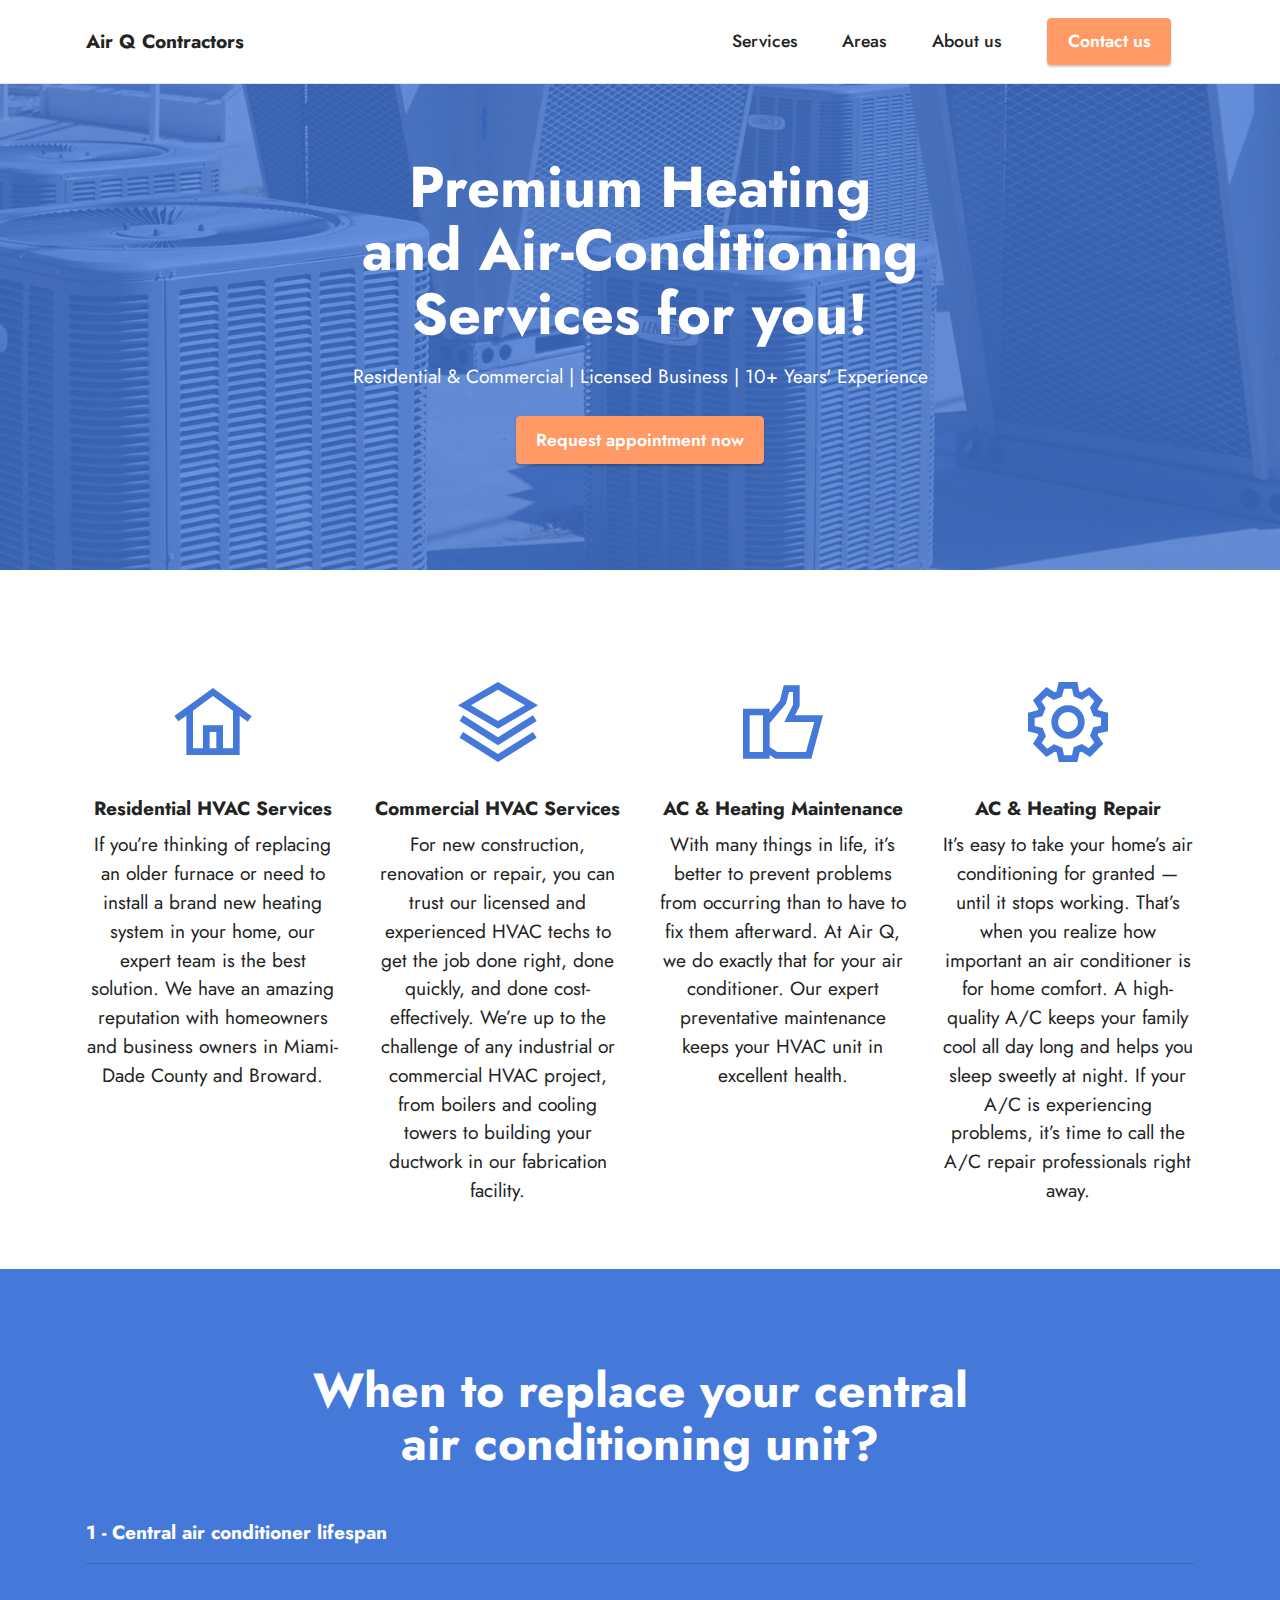
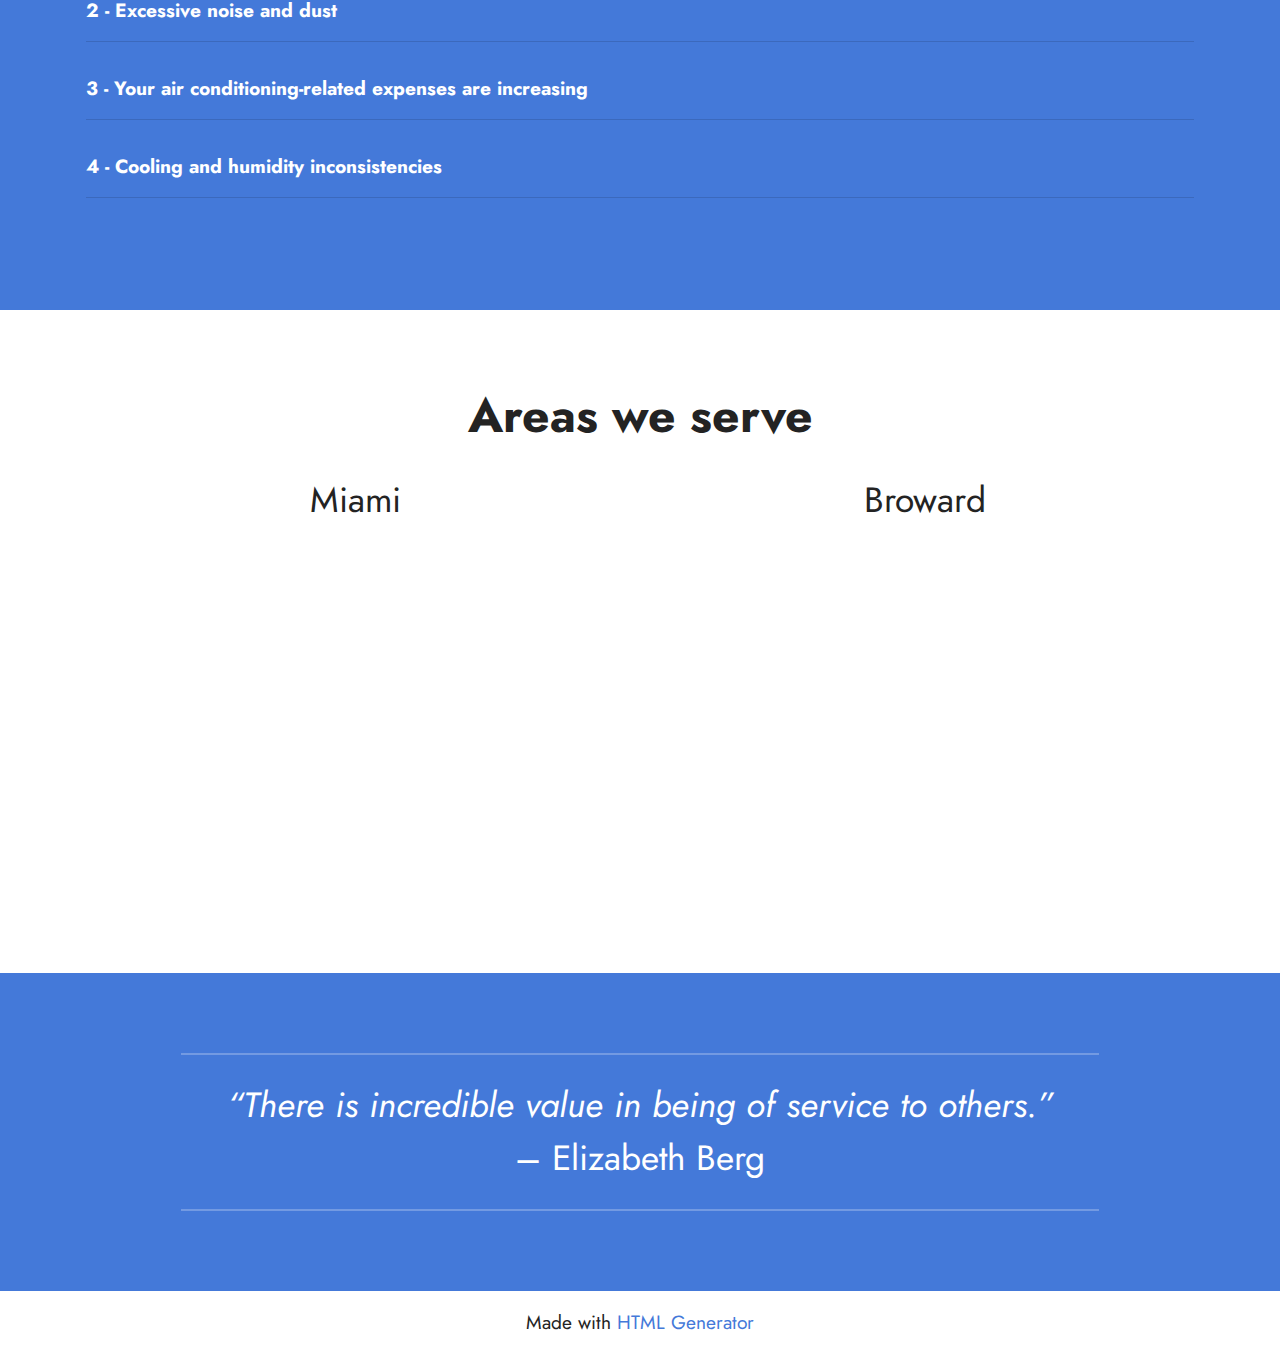
==== commit 3665df8a: "Add files via upload" ====
--- a/index.html
+++ b/index.html
@@ -39,7 +39,7 @@
         <div class="container">
             <div class="navbar-brand">
                 
-                <span class="navbar-caption-wrap"><a class="navbar-caption text-black text-primary display-7" href="index.html#top">Air Q Contractors</a></span>
+                <span class="navbar-caption-wrap"><a class="navbar-caption text-black text-primary display-7" href="index.html">Air Q Contractors</a></span>
             </div>
             <button class="navbar-toggler" type="button" data-toggle="collapse" data-bs-toggle="collapse" data-target="#navbarSupportedContent" data-bs-target="#navbarSupportedContent" aria-controls="navbarNavAltMarkup" aria-expanded="false" aria-label="Toggle navigation">
                 <div class="hamburger">
@@ -231,7 +231,7 @@
             </div>
             <div class="col-12 col-lg-6">
                 <h4 class="mbr-section-subtitle mb-3 align-center mbr-fonts-style display-5">Miami</h4>
-                <div class="google-map"><iframe frameborder="0" style="border:0" src="https://www.google.com/maps/embed/v1/place?key=AIzaSyCNveGQ9bfpKFwWzQLLftrR9hNiHwdqQG8&amp;q=Miami-Dade County" allowfullscreen=""></iframe></div>
+                <div class="google-map"><iframe frameborder="0" style="border:0" src="https://www.google.com/maps/embed/v1/place?key=AIzaSyDk89J4FSunMF33ruMVWJaJht_Ro0kvoXs&amp;q=Miami-Dade County" allowfullscreen=""></iframe></div>
             </div>
             <div class="col-12 col-lg-6">
                 <h4 class="mbr-section-subtitle mb-3 mt-5 mt-lg-0 align-center mbr-fonts-style display-5">Broward</h4>
@@ -241,24 +241,18 @@
     </div>
 </section>
 
-<section data-bs-version="5.1" class="footer3 cid-s48P1Icc8J" once="footers" id="footer3-i">
-
-    
-
-    
-
-    <div class="container">
-        <div class="media-container-row align-center mbr-white">
-            
-            
-            <div class="row row-copirayt">
-                <p class="mbr-text mb-0 mbr-fonts-style mbr-white align-center display-7">
-                    © Copyright 2020 Air Q Contractors. All Rights Reserved.
-                </p>
-            </div>
-        </div>
-    </div>
-</section><section class="display-7" style="padding: 0;align-items: center;justify-content: center;flex-wrap: wrap;    align-content: center;display: flex;position: relative;height: 4rem;"><a href="https://mobiri.se/2932766" style="flex: 1 1;height: 4rem;position: absolute;width: 100%;z-index: 1;"><img alt="" style="height: 4rem;" src="[data-uri]"></a><p style="margin: 0;text-align: center;" class="display-7">Designed with &#8204;</p><a style="z-index:1" href="https://mobirise.com">Mobirise.com </a></section><script src="assets/bootstrap/js/bootstrap.bundle.min.js"></script>  <script src="assets/smoothscroll/smooth-scroll.js"></script>  <script src="assets/ytplayer/index.js"></script>  <script src="assets/dropdown/js/navbar-dropdown.js"></script>  <script src="assets/mbr-switch-arrow/mbr-switch-arrow.js"></script>  <script src="assets/theme/js/script.js"></script>  
+<section data-bs-version="5.1" class="content6 cid-tsQAMwvuG3" id="content6-18">
+    
+    <div class="container">
+        <div class="row justify-content-center">
+            <div class="col-md-12 col-lg-10">
+                <hr class="line">
+                <p class="mbr-text align-center mbr-fonts-style my-4 display-5"><em>“There is incredible value in being of service to others.”</em><br>– Elizabeth Berg<br></p>
+                <hr class="line">
+            </div>
+        </div>
+    </div>
+</section><section class="display-7" style="padding: 0;align-items: center;justify-content: center;flex-wrap: wrap;    align-content: center;display: flex;position: relative;height: 4rem;"><a href="https://mobiri.se/2932766" style="flex: 1 1;height: 4rem;position: absolute;width: 100%;z-index: 1;"><img alt="" style="height: 4rem;" src="[data-uri]"></a><p style="margin: 0;text-align: center;" class="display-7">Made with &#8204;</p><a style="z-index:1" href="https://mobirise.com/html-builder.html">HTML Generator</a></section><script src="assets/bootstrap/js/bootstrap.bundle.min.js"></script>  <script src="assets/smoothscroll/smooth-scroll.js"></script>  <script src="assets/ytplayer/index.js"></script>  <script src="assets/dropdown/js/navbar-dropdown.js"></script>  <script src="assets/mbr-switch-arrow/mbr-switch-arrow.js"></script>  <script src="assets/theme/js/script.js"></script>  
   
   
 </body>
--- a/assets/mobirise/css/mbr-additional.css
+++ b/assets/mobirise/css/mbr-additional.css
@@ -1160,73 +1160,19 @@
 .cid-tsQhQMSOaR .google-map[data-state="loading"] [data-state-details] {
   display: none;
 }
-.cid-s48P1Icc8J {
-  padding-top: 2rem;
-  padding-bottom: 2rem;
+.cid-tsQAMwvuG3 {
+  padding-top: 5rem;
+  padding-bottom: 5rem;
   background-color: #4479d9;
 }
-.cid-s48P1Icc8J .row-links {
-  width: 100%;
-  justify-content: center;
-}
-.cid-s48P1Icc8J .social-row {
-  width: 100%;
-  justify-content: center;
-}
-.cid-s48P1Icc8J .media-container-row {
-  flex-direction: column;
-  justify-content: center;
-  align-items: center;
-}
-.cid-s48P1Icc8J .media-container-row .foot-menu {
-  list-style: none;
-  display: flex;
-  justify-content: center;
-  flex-wrap: wrap;
-  padding: 0;
-  margin-bottom: 0;
-}
-.cid-s48P1Icc8J .media-container-row .foot-menu li {
-  padding: 0 1rem 1rem 1rem;
-}
-.cid-s48P1Icc8J .media-container-row .foot-menu li p {
-  margin: 0;
-}
-.cid-s48P1Icc8J .media-container-row .social-list {
-  padding-left: 0;
-  margin-bottom: 0;
-  list-style: none;
-  display: flex;
-  flex-wrap: wrap;
-  justify-content: flex-end;
-}
-.cid-s48P1Icc8J .media-container-row .social-list .mbr-iconfont-social {
-  font-size: 1.5rem;
+.cid-tsQAMwvuG3 .line {
+  background-color: #ffffff;
+  align: center;
+  height: 2px;
+  margin: 0 auto;
+}
+.cid-tsQAMwvuG3 .mbr-text {
   color: #ffffff;
-}
-.cid-s48P1Icc8J .media-container-row .social-list .soc-item {
-  margin: 0 .5rem;
-}
-.cid-s48P1Icc8J .media-container-row .social-list a {
-  margin: 0;
-  opacity: .5;
-  transition: .2s linear;
-}
-.cid-s48P1Icc8J .media-container-row .social-list a:hover {
-  opacity: 1;
-}
-@media (max-width: 767px) {
-  .cid-s48P1Icc8J .media-container-row .social-list {
-    -webkit-justify-content: center;
-    justify-content: center;
-  }
-}
-.cid-s48P1Icc8J .media-container-row .row-copirayt {
-  word-break: break-word;
-  width: 100%;
-}
-.cid-s48P1Icc8J .media-container-row .row-copirayt p {
-  width: 100%;
 }
 .cid-s48OLK6784 {
   z-index: 1000;
@@ -1607,74 +1553,6 @@
   padding-right: 1.5rem;
   color: #4479d9;
 }
-.cid-s48P1Icc8J {
-  padding-top: 2rem;
-  padding-bottom: 2rem;
-  background-color: #4479d9;
-}
-.cid-s48P1Icc8J .row-links {
-  width: 100%;
-  justify-content: center;
-}
-.cid-s48P1Icc8J .social-row {
-  width: 100%;
-  justify-content: center;
-}
-.cid-s48P1Icc8J .media-container-row {
-  flex-direction: column;
-  justify-content: center;
-  align-items: center;
-}
-.cid-s48P1Icc8J .media-container-row .foot-menu {
-  list-style: none;
-  display: flex;
-  justify-content: center;
-  flex-wrap: wrap;
-  padding: 0;
-  margin-bottom: 0;
-}
-.cid-s48P1Icc8J .media-container-row .foot-menu li {
-  padding: 0 1rem 1rem 1rem;
-}
-.cid-s48P1Icc8J .media-container-row .foot-menu li p {
-  margin: 0;
-}
-.cid-s48P1Icc8J .media-container-row .social-list {
-  padding-left: 0;
-  margin-bottom: 0;
-  list-style: none;
-  display: flex;
-  flex-wrap: wrap;
-  justify-content: flex-end;
-}
-.cid-s48P1Icc8J .media-container-row .social-list .mbr-iconfont-social {
-  font-size: 1.5rem;
-  color: #ffffff;
-}
-.cid-s48P1Icc8J .media-container-row .social-list .soc-item {
-  margin: 0 .5rem;
-}
-.cid-s48P1Icc8J .media-container-row .social-list a {
-  margin: 0;
-  opacity: .5;
-  transition: .2s linear;
-}
-.cid-s48P1Icc8J .media-container-row .social-list a:hover {
-  opacity: 1;
-}
-@media (max-width: 767px) {
-  .cid-s48P1Icc8J .media-container-row .social-list {
-    -webkit-justify-content: center;
-    justify-content: center;
-  }
-}
-.cid-s48P1Icc8J .media-container-row .row-copirayt {
-  word-break: break-word;
-  width: 100%;
-}
-.cid-s48P1Icc8J .media-container-row .row-copirayt p {
-  width: 100%;
-}
 .cid-s48OLK6784 {
   z-index: 1000;
   width: 100%;
@@ -2033,74 +1911,6 @@
     width: 100%;
   }
 }
-.cid-s48P1Icc8J {
-  padding-top: 2rem;
-  padding-bottom: 2rem;
-  background-color: #4479d9;
-}
-.cid-s48P1Icc8J .row-links {
-  width: 100%;
-  justify-content: center;
-}
-.cid-s48P1Icc8J .social-row {
-  width: 100%;
-  justify-content: center;
-}
-.cid-s48P1Icc8J .media-container-row {
-  flex-direction: column;
-  justify-content: center;
-  align-items: center;
-}
-.cid-s48P1Icc8J .media-container-row .foot-menu {
-  list-style: none;
-  display: flex;
-  justify-content: center;
-  flex-wrap: wrap;
-  padding: 0;
-  margin-bottom: 0;
-}
-.cid-s48P1Icc8J .media-container-row .foot-menu li {
-  padding: 0 1rem 1rem 1rem;
-}
-.cid-s48P1Icc8J .media-container-row .foot-menu li p {
-  margin: 0;
-}
-.cid-s48P1Icc8J .media-container-row .social-list {
-  padding-left: 0;
-  margin-bottom: 0;
-  list-style: none;
-  display: flex;
-  flex-wrap: wrap;
-  justify-content: flex-end;
-}
-.cid-s48P1Icc8J .media-container-row .social-list .mbr-iconfont-social {
-  font-size: 1.5rem;
-  color: #ffffff;
-}
-.cid-s48P1Icc8J .media-container-row .social-list .soc-item {
-  margin: 0 .5rem;
-}
-.cid-s48P1Icc8J .media-container-row .social-list a {
-  margin: 0;
-  opacity: .5;
-  transition: .2s linear;
-}
-.cid-s48P1Icc8J .media-container-row .social-list a:hover {
-  opacity: 1;
-}
-@media (max-width: 767px) {
-  .cid-s48P1Icc8J .media-container-row .social-list {
-    -webkit-justify-content: center;
-    justify-content: center;
-  }
-}
-.cid-s48P1Icc8J .media-container-row .row-copirayt {
-  word-break: break-word;
-  width: 100%;
-}
-.cid-s48P1Icc8J .media-container-row .row-copirayt p {
-  width: 100%;
-}
 .cid-s48OLK6784 {
   z-index: 1000;
   width: 100%;
@@ -2496,74 +2306,6 @@
 .cid-tsQphag8Fz H3 {
   text-align: center;
 }
-.cid-s48P1Icc8J {
-  padding-top: 2rem;
-  padding-bottom: 2rem;
-  background-color: #4479d9;
-}
-.cid-s48P1Icc8J .row-links {
-  width: 100%;
-  justify-content: center;
-}
-.cid-s48P1Icc8J .social-row {
-  width: 100%;
-  justify-content: center;
-}
-.cid-s48P1Icc8J .media-container-row {
-  flex-direction: column;
-  justify-content: center;
-  align-items: center;
-}
-.cid-s48P1Icc8J .media-container-row .foot-menu {
-  list-style: none;
-  display: flex;
-  justify-content: center;
-  flex-wrap: wrap;
-  padding: 0;
-  margin-bottom: 0;
-}
-.cid-s48P1Icc8J .media-container-row .foot-menu li {
-  padding: 0 1rem 1rem 1rem;
-}
-.cid-s48P1Icc8J .media-container-row .foot-menu li p {
-  margin: 0;
-}
-.cid-s48P1Icc8J .media-container-row .social-list {
-  padding-left: 0;
-  margin-bottom: 0;
-  list-style: none;
-  display: flex;
-  flex-wrap: wrap;
-  justify-content: flex-end;
-}
-.cid-s48P1Icc8J .media-container-row .social-list .mbr-iconfont-social {
-  font-size: 1.5rem;
-  color: #ffffff;
-}
-.cid-s48P1Icc8J .media-container-row .social-list .soc-item {
-  margin: 0 .5rem;
-}
-.cid-s48P1Icc8J .media-container-row .social-list a {
-  margin: 0;
-  opacity: .5;
-  transition: .2s linear;
-}
-.cid-s48P1Icc8J .media-container-row .social-list a:hover {
-  opacity: 1;
-}
-@media (max-width: 767px) {
-  .cid-s48P1Icc8J .media-container-row .social-list {
-    -webkit-justify-content: center;
-    justify-content: center;
-  }
-}
-.cid-s48P1Icc8J .media-container-row .row-copirayt {
-  word-break: break-word;
-  width: 100%;
-}
-.cid-s48P1Icc8J .media-container-row .row-copirayt p {
-  width: 100%;
-}
 .cid-s48OLK6784 {
   z-index: 1000;
   width: 100%;
@@ -2918,71 +2660,3 @@
   position: absolute;
   top: 0;
 }
-.cid-s48P1Icc8J {
-  padding-top: 2rem;
-  padding-bottom: 2rem;
-  background-color: #4479d9;
-}
-.cid-s48P1Icc8J .row-links {
-  width: 100%;
-  justify-content: center;
-}
-.cid-s48P1Icc8J .social-row {
-  width: 100%;
-  justify-content: center;
-}
-.cid-s48P1Icc8J .media-container-row {
-  flex-direction: column;
-  justify-content: center;
-  align-items: center;
-}
-.cid-s48P1Icc8J .media-container-row .foot-menu {
-  list-style: none;
-  display: flex;
-  justify-content: center;
-  flex-wrap: wrap;
-  padding: 0;
-  margin-bottom: 0;
-}
-.cid-s48P1Icc8J .media-container-row .foot-menu li {
-  padding: 0 1rem 1rem 1rem;
-}
-.cid-s48P1Icc8J .media-container-row .foot-menu li p {
-  margin: 0;
-}
-.cid-s48P1Icc8J .media-container-row .social-list {
-  padding-left: 0;
-  margin-bottom: 0;
-  list-style: none;
-  display: flex;
-  flex-wrap: wrap;
-  justify-content: flex-end;
-}
-.cid-s48P1Icc8J .media-container-row .social-list .mbr-iconfont-social {
-  font-size: 1.5rem;
-  color: #ffffff;
-}
-.cid-s48P1Icc8J .media-container-row .social-list .soc-item {
-  margin: 0 .5rem;
-}
-.cid-s48P1Icc8J .media-container-row .social-list a {
-  margin: 0;
-  opacity: .5;
-  transition: .2s linear;
-}
-.cid-s48P1Icc8J .media-container-row .social-list a:hover {
-  opacity: 1;
-}
-@media (max-width: 767px) {
-  .cid-s48P1Icc8J .media-container-row .social-list {
-    -webkit-justify-content: center;
-    justify-content: center;
-  }
-}
-.cid-s48P1Icc8J .media-container-row .row-copirayt {
-  word-break: break-word;
-  width: 100%;
-}
-.cid-s48P1Icc8J .media-container-row .row-copirayt p {
-  width: 100%;
-}
--- a/assets/mobirise/css/mbr-additional.css
+++ b/assets/mobirise/css/mbr-additional.css
@@ -1160,73 +1160,19 @@
 .cid-tsQhQMSOaR .google-map[data-state="loading"] [data-state-details] {
   display: none;
 }
-.cid-s48P1Icc8J {
-  padding-top: 2rem;
-  padding-bottom: 2rem;
+.cid-tsQAMwvuG3 {
+  padding-top: 5rem;
+  padding-bottom: 5rem;
   background-color: #4479d9;
 }
-.cid-s48P1Icc8J .row-links {
-  width: 100%;
-  justify-content: center;
-}
-.cid-s48P1Icc8J .social-row {
-  width: 100%;
-  justify-content: center;
-}
-.cid-s48P1Icc8J .media-container-row {
-  flex-direction: column;
-  justify-content: center;
-  align-items: center;
-}
-.cid-s48P1Icc8J .media-container-row .foot-menu {
-  list-style: none;
-  display: flex;
-  justify-content: center;
-  flex-wrap: wrap;
-  padding: 0;
-  margin-bottom: 0;
-}
-.cid-s48P1Icc8J .media-container-row .foot-menu li {
-  padding: 0 1rem 1rem 1rem;
-}
-.cid-s48P1Icc8J .media-container-row .foot-menu li p {
-  margin: 0;
-}
-.cid-s48P1Icc8J .media-container-row .social-list {
-  padding-left: 0;
-  margin-bottom: 0;
-  list-style: none;
-  display: flex;
-  flex-wrap: wrap;
-  justify-content: flex-end;
-}
-.cid-s48P1Icc8J .media-container-row .social-list .mbr-iconfont-social {
-  font-size: 1.5rem;
+.cid-tsQAMwvuG3 .line {
+  background-color: #ffffff;
+  align: center;
+  height: 2px;
+  margin: 0 auto;
+}
+.cid-tsQAMwvuG3 .mbr-text {
   color: #ffffff;
-}
-.cid-s48P1Icc8J .media-container-row .social-list .soc-item {
-  margin: 0 .5rem;
-}
-.cid-s48P1Icc8J .media-container-row .social-list a {
-  margin: 0;
-  opacity: .5;
-  transition: .2s linear;
-}
-.cid-s48P1Icc8J .media-container-row .social-list a:hover {
-  opacity: 1;
-}
-@media (max-width: 767px) {
-  .cid-s48P1Icc8J .media-container-row .social-list {
-    -webkit-justify-content: center;
-    justify-content: center;
-  }
-}
-.cid-s48P1Icc8J .media-container-row .row-copirayt {
-  word-break: break-word;
-  width: 100%;
-}
-.cid-s48P1Icc8J .media-container-row .row-copirayt p {
-  width: 100%;
 }
 .cid-s48OLK6784 {
   z-index: 1000;
@@ -1607,74 +1553,6 @@
   padding-right: 1.5rem;
   color: #4479d9;
 }
-.cid-s48P1Icc8J {
-  padding-top: 2rem;
-  padding-bottom: 2rem;
-  background-color: #4479d9;
-}
-.cid-s48P1Icc8J .row-links {
-  width: 100%;
-  justify-content: center;
-}
-.cid-s48P1Icc8J .social-row {
-  width: 100%;
-  justify-content: center;
-}
-.cid-s48P1Icc8J .media-container-row {
-  flex-direction: column;
-  justify-content: center;
-  align-items: center;
-}
-.cid-s48P1Icc8J .media-container-row .foot-menu {
-  list-style: none;
-  display: flex;
-  justify-content: center;
-  flex-wrap: wrap;
-  padding: 0;
-  margin-bottom: 0;
-}
-.cid-s48P1Icc8J .media-container-row .foot-menu li {
-  padding: 0 1rem 1rem 1rem;
-}
-.cid-s48P1Icc8J .media-container-row .foot-menu li p {
-  margin: 0;
-}
-.cid-s48P1Icc8J .media-container-row .social-list {
-  padding-left: 0;
-  margin-bottom: 0;
-  list-style: none;
-  display: flex;
-  flex-wrap: wrap;
-  justify-content: flex-end;
-}
-.cid-s48P1Icc8J .media-container-row .social-list .mbr-iconfont-social {
-  font-size: 1.5rem;
-  color: #ffffff;
-}
-.cid-s48P1Icc8J .media-container-row .social-list .soc-item {
-  margin: 0 .5rem;
-}
-.cid-s48P1Icc8J .media-container-row .social-list a {
-  margin: 0;
-  opacity: .5;
-  transition: .2s linear;
-}
-.cid-s48P1Icc8J .media-container-row .social-list a:hover {
-  opacity: 1;
-}
-@media (max-width: 767px) {
-  .cid-s48P1Icc8J .media-container-row .social-list {
-    -webkit-justify-content: center;
-    justify-content: center;
-  }
-}
-.cid-s48P1Icc8J .media-container-row .row-copirayt {
-  word-break: break-word;
-  width: 100%;
-}
-.cid-s48P1Icc8J .media-container-row .row-copirayt p {
-  width: 100%;
-}
 .cid-s48OLK6784 {
   z-index: 1000;
   width: 100%;
@@ -2033,74 +1911,6 @@
     width: 100%;
   }
 }
-.cid-s48P1Icc8J {
-  padding-top: 2rem;
-  padding-bottom: 2rem;
-  background-color: #4479d9;
-}
-.cid-s48P1Icc8J .row-links {
-  width: 100%;
-  justify-content: center;
-}
-.cid-s48P1Icc8J .social-row {
-  width: 100%;
-  justify-content: center;
-}
-.cid-s48P1Icc8J .media-container-row {
-  flex-direction: column;
-  justify-content: center;
-  align-items: center;
-}
-.cid-s48P1Icc8J .media-container-row .foot-menu {
-  list-style: none;
-  display: flex;
-  justify-content: center;
-  flex-wrap: wrap;
-  padding: 0;
-  margin-bottom: 0;
-}
-.cid-s48P1Icc8J .media-container-row .foot-menu li {
-  padding: 0 1rem 1rem 1rem;
-}
-.cid-s48P1Icc8J .media-container-row .foot-menu li p {
-  margin: 0;
-}
-.cid-s48P1Icc8J .media-container-row .social-list {
-  padding-left: 0;
-  margin-bottom: 0;
-  list-style: none;
-  display: flex;
-  flex-wrap: wrap;
-  justify-content: flex-end;
-}
-.cid-s48P1Icc8J .media-container-row .social-list .mbr-iconfont-social {
-  font-size: 1.5rem;
-  color: #ffffff;
-}
-.cid-s48P1Icc8J .media-container-row .social-list .soc-item {
-  margin: 0 .5rem;
-}
-.cid-s48P1Icc8J .media-container-row .social-list a {
-  margin: 0;
-  opacity: .5;
-  transition: .2s linear;
-}
-.cid-s48P1Icc8J .media-container-row .social-list a:hover {
-  opacity: 1;
-}
-@media (max-width: 767px) {
-  .cid-s48P1Icc8J .media-container-row .social-list {
-    -webkit-justify-content: center;
-    justify-content: center;
-  }
-}
-.cid-s48P1Icc8J .media-container-row .row-copirayt {
-  word-break: break-word;
-  width: 100%;
-}
-.cid-s48P1Icc8J .media-container-row .row-copirayt p {
-  width: 100%;
-}
 .cid-s48OLK6784 {
   z-index: 1000;
   width: 100%;
@@ -2496,74 +2306,6 @@
 .cid-tsQphag8Fz H3 {
   text-align: center;
 }
-.cid-s48P1Icc8J {
-  padding-top: 2rem;
-  padding-bottom: 2rem;
-  background-color: #4479d9;
-}
-.cid-s48P1Icc8J .row-links {
-  width: 100%;
-  justify-content: center;
-}
-.cid-s48P1Icc8J .social-row {
-  width: 100%;
-  justify-content: center;
-}
-.cid-s48P1Icc8J .media-container-row {
-  flex-direction: column;
-  justify-content: center;
-  align-items: center;
-}
-.cid-s48P1Icc8J .media-container-row .foot-menu {
-  list-style: none;
-  display: flex;
-  justify-content: center;
-  flex-wrap: wrap;
-  padding: 0;
-  margin-bottom: 0;
-}
-.cid-s48P1Icc8J .media-container-row .foot-menu li {
-  padding: 0 1rem 1rem 1rem;
-}
-.cid-s48P1Icc8J .media-container-row .foot-menu li p {
-  margin: 0;
-}
-.cid-s48P1Icc8J .media-container-row .social-list {
-  padding-left: 0;
-  margin-bottom: 0;
-  list-style: none;
-  display: flex;
-  flex-wrap: wrap;
-  justify-content: flex-end;
-}
-.cid-s48P1Icc8J .media-container-row .social-list .mbr-iconfont-social {
-  font-size: 1.5rem;
-  color: #ffffff;
-}
-.cid-s48P1Icc8J .media-container-row .social-list .soc-item {
-  margin: 0 .5rem;
-}
-.cid-s48P1Icc8J .media-container-row .social-list a {
-  margin: 0;
-  opacity: .5;
-  transition: .2s linear;
-}
-.cid-s48P1Icc8J .media-container-row .social-list a:hover {
-  opacity: 1;
-}
-@media (max-width: 767px) {
-  .cid-s48P1Icc8J .media-container-row .social-list {
-    -webkit-justify-content: center;
-    justify-content: center;
-  }
-}
-.cid-s48P1Icc8J .media-container-row .row-copirayt {
-  word-break: break-word;
-  width: 100%;
-}
-.cid-s48P1Icc8J .media-container-row .row-copirayt p {
-  width: 100%;
-}
 .cid-s48OLK6784 {
   z-index: 1000;
   width: 100%;
@@ -2918,71 +2660,3 @@
   position: absolute;
   top: 0;
 }
-.cid-s48P1Icc8J {
-  padding-top: 2rem;
-  padding-bottom: 2rem;
-  background-color: #4479d9;
-}
-.cid-s48P1Icc8J .row-links {
-  width: 100%;
-  justify-content: center;
-}
-.cid-s48P1Icc8J .social-row {
-  width: 100%;
-  justify-content: center;
-}
-.cid-s48P1Icc8J .media-container-row {
-  flex-direction: column;
-  justify-content: center;
-  align-items: center;
-}
-.cid-s48P1Icc8J .media-container-row .foot-menu {
-  list-style: none;
-  display: flex;
-  justify-content: center;
-  flex-wrap: wrap;
-  padding: 0;
-  margin-bottom: 0;
-}
-.cid-s48P1Icc8J .media-container-row .foot-menu li {
-  padding: 0 1rem 1rem 1rem;
-}
-.cid-s48P1Icc8J .media-container-row .foot-menu li p {
-  margin: 0;
-}
-.cid-s48P1Icc8J .media-container-row .social-list {
-  padding-left: 0;
-  margin-bottom: 0;
-  list-style: none;
-  display: flex;
-  flex-wrap: wrap;
-  justify-content: flex-end;
-}
-.cid-s48P1Icc8J .media-container-row .social-list .mbr-iconfont-social {
-  font-size: 1.5rem;
-  color: #ffffff;
-}
-.cid-s48P1Icc8J .media-container-row .social-list .soc-item {
-  margin: 0 .5rem;
-}
-.cid-s48P1Icc8J .media-container-row .social-list a {
-  margin: 0;
-  opacity: .5;
-  transition: .2s linear;
-}
-.cid-s48P1Icc8J .media-container-row .social-list a:hover {
-  opacity: 1;
-}
-@media (max-width: 767px) {
-  .cid-s48P1Icc8J .media-container-row .social-list {
-    -webkit-justify-content: center;
-    justify-content: center;
-  }
-}
-.cid-s48P1Icc8J .media-container-row .row-copirayt {
-  word-break: break-word;
-  width: 100%;
-}
-.cid-s48P1Icc8J .media-container-row .row-copirayt p {
-  width: 100%;
-}
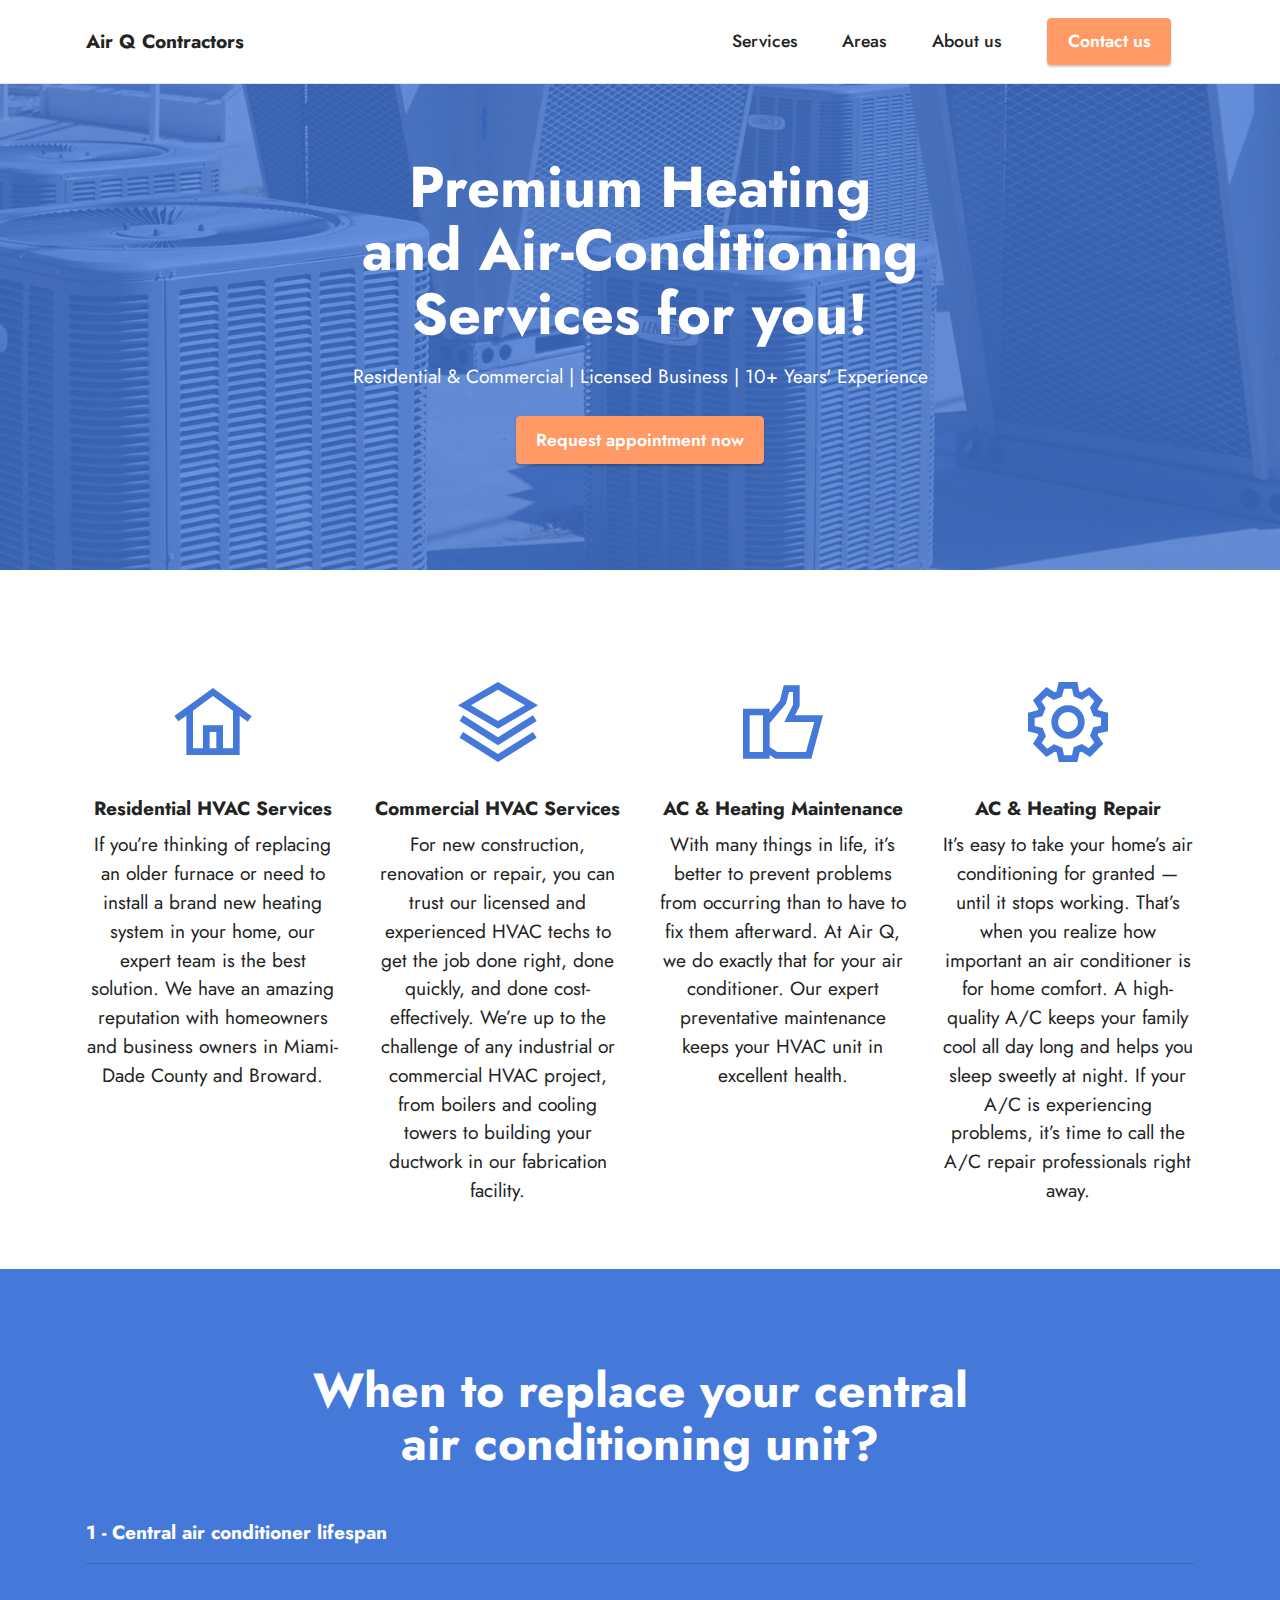
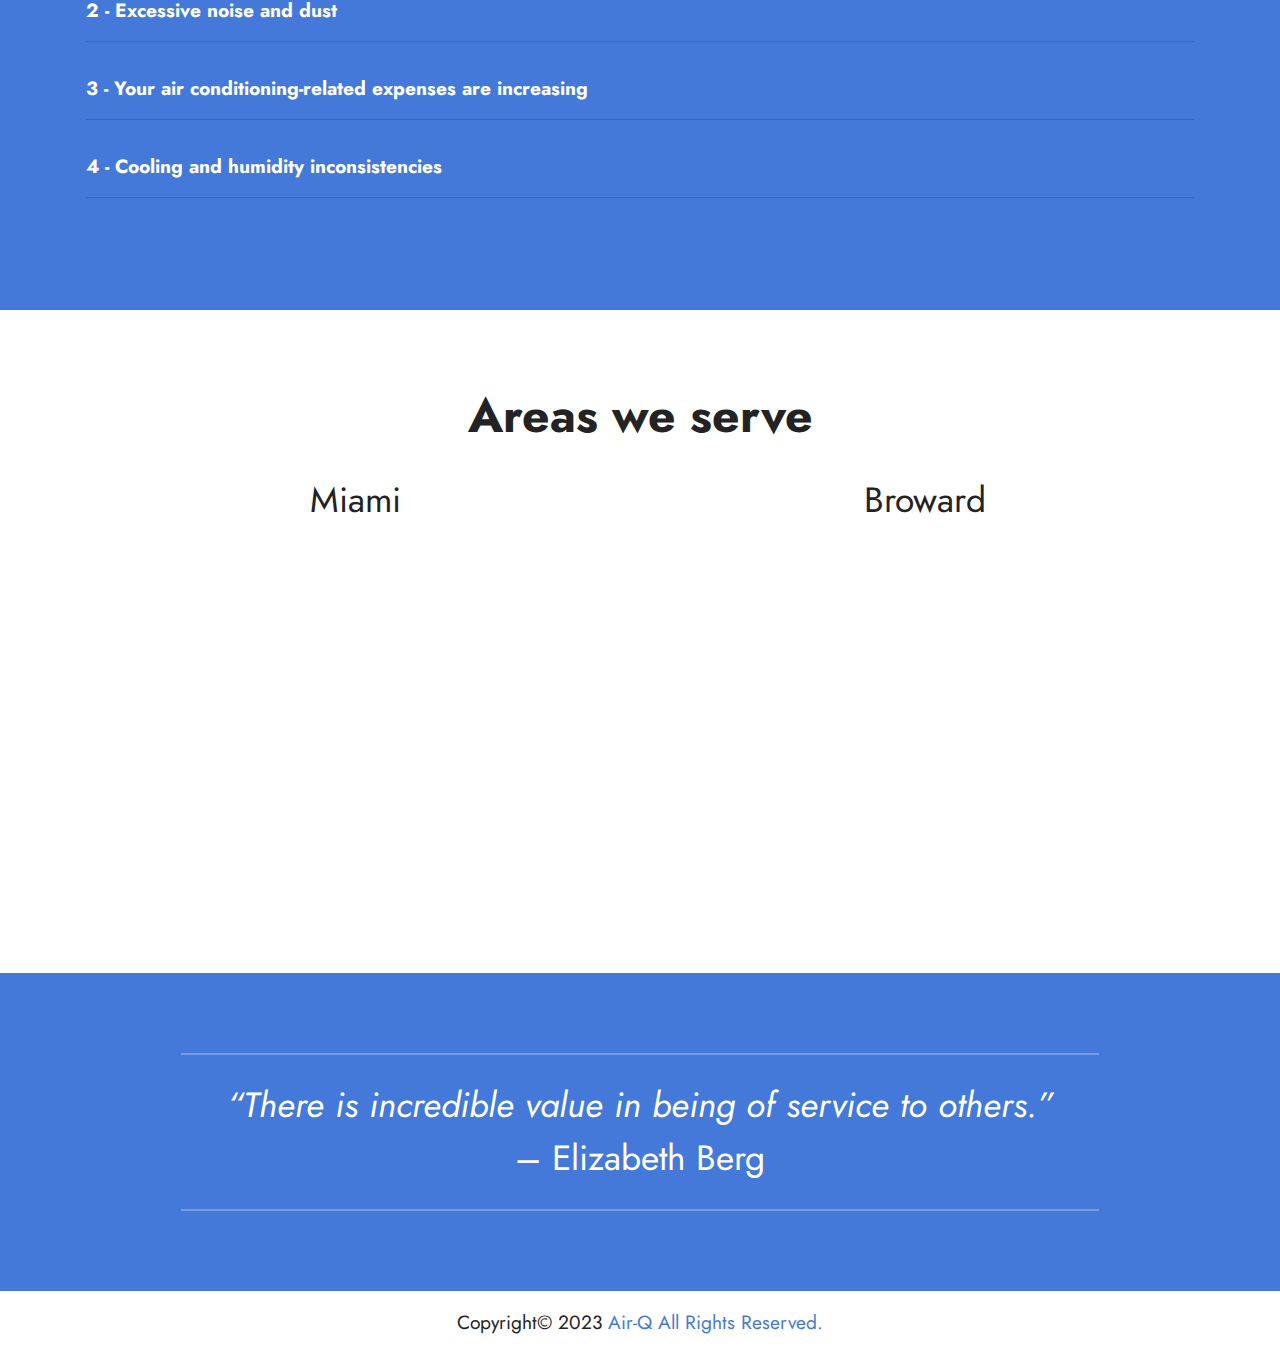
==== commit cf93f1d1: "Update index.html" ====
--- a/index.html
+++ b/index.html
@@ -252,8 +252,8 @@
             </div>
         </div>
     </div>
-</section><section class="display-7" style="padding: 0;align-items: center;justify-content: center;flex-wrap: wrap;    align-content: center;display: flex;position: relative;height: 4rem;"><a href="https://mobiri.se/2932766" style="flex: 1 1;height: 4rem;position: absolute;width: 100%;z-index: 1;"><img alt="" style="height: 4rem;" src="[data-uri]"></a><p style="margin: 0;text-align: center;" class="display-7">Made with &#8204;</p><a style="z-index:1" href="https://mobirise.com/html-builder.html">HTML Generator</a></section><script src="assets/bootstrap/js/bootstrap.bundle.min.js"></script>  <script src="assets/smoothscroll/smooth-scroll.js"></script>  <script src="assets/ytplayer/index.js"></script>  <script src="assets/dropdown/js/navbar-dropdown.js"></script>  <script src="assets/mbr-switch-arrow/mbr-switch-arrow.js"></script>  <script src="assets/theme/js/script.js"></script>  
+</section><section class="display-7" style="padding: 0;align-items: center;justify-content: center;flex-wrap: wrap;    align-content: center;display: flex;position: relative;height: 4rem;"><a href="https://mobiri.se/2932766" style="flex: 1 1;height: 4rem;position: absolute;width: 100%;z-index: 1;"><img alt="" style="height: 4rem;" src="[data-uri]"></a><p style="margin: 0;text-align: center;" class="display-7">Copyright© 2023 &#8204;</p><a style="z-index:1" href="https://mobirise.com/html-builder.html">Air-Q All Rights Reserved.</a></section><script src="assets/bootstrap/js/bootstrap.bundle.min.js"></script>  <script src="assets/smoothscroll/smooth-scroll.js"></script>  <script src="assets/ytplayer/index.js"></script>  <script src="assets/dropdown/js/navbar-dropdown.js"></script>  <script src="assets/mbr-switch-arrow/mbr-switch-arrow.js"></script>  <script src="assets/theme/js/script.js"></script>  
   
   
 </body>
-</html>+</html>
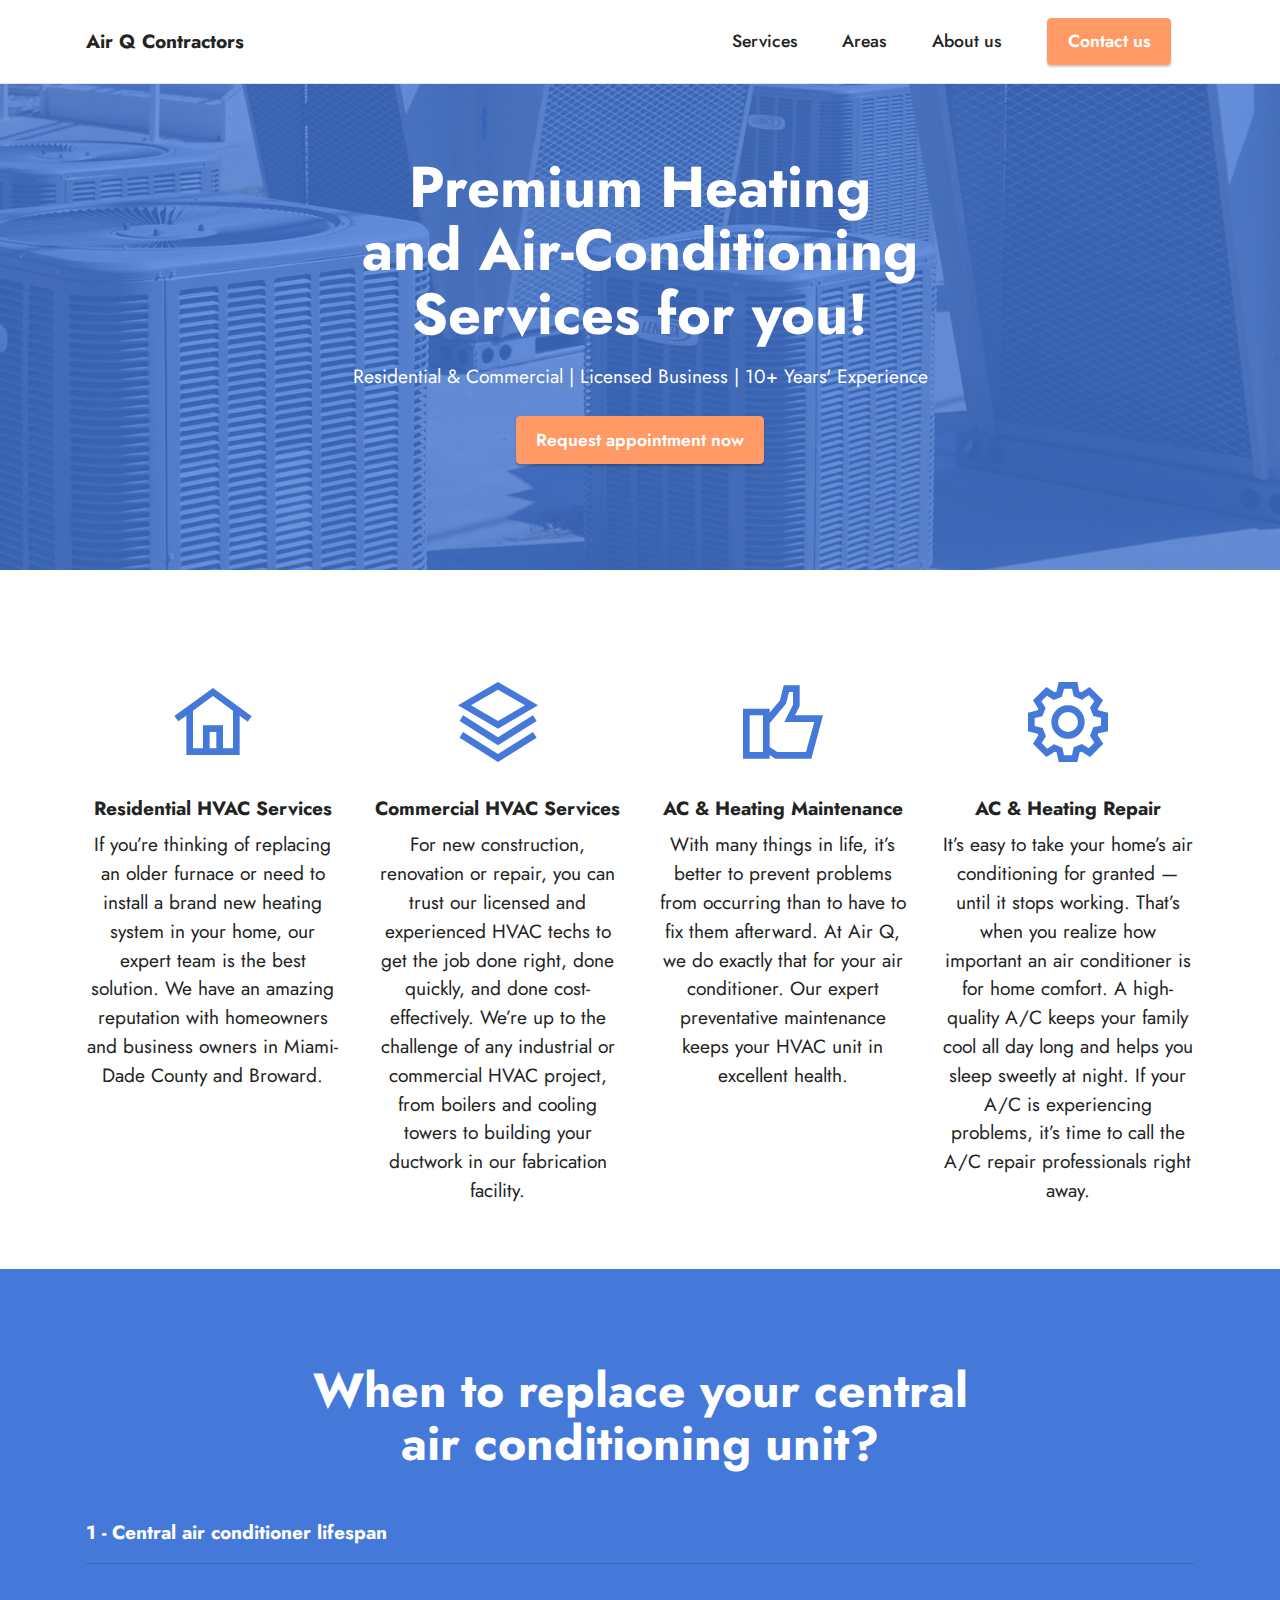
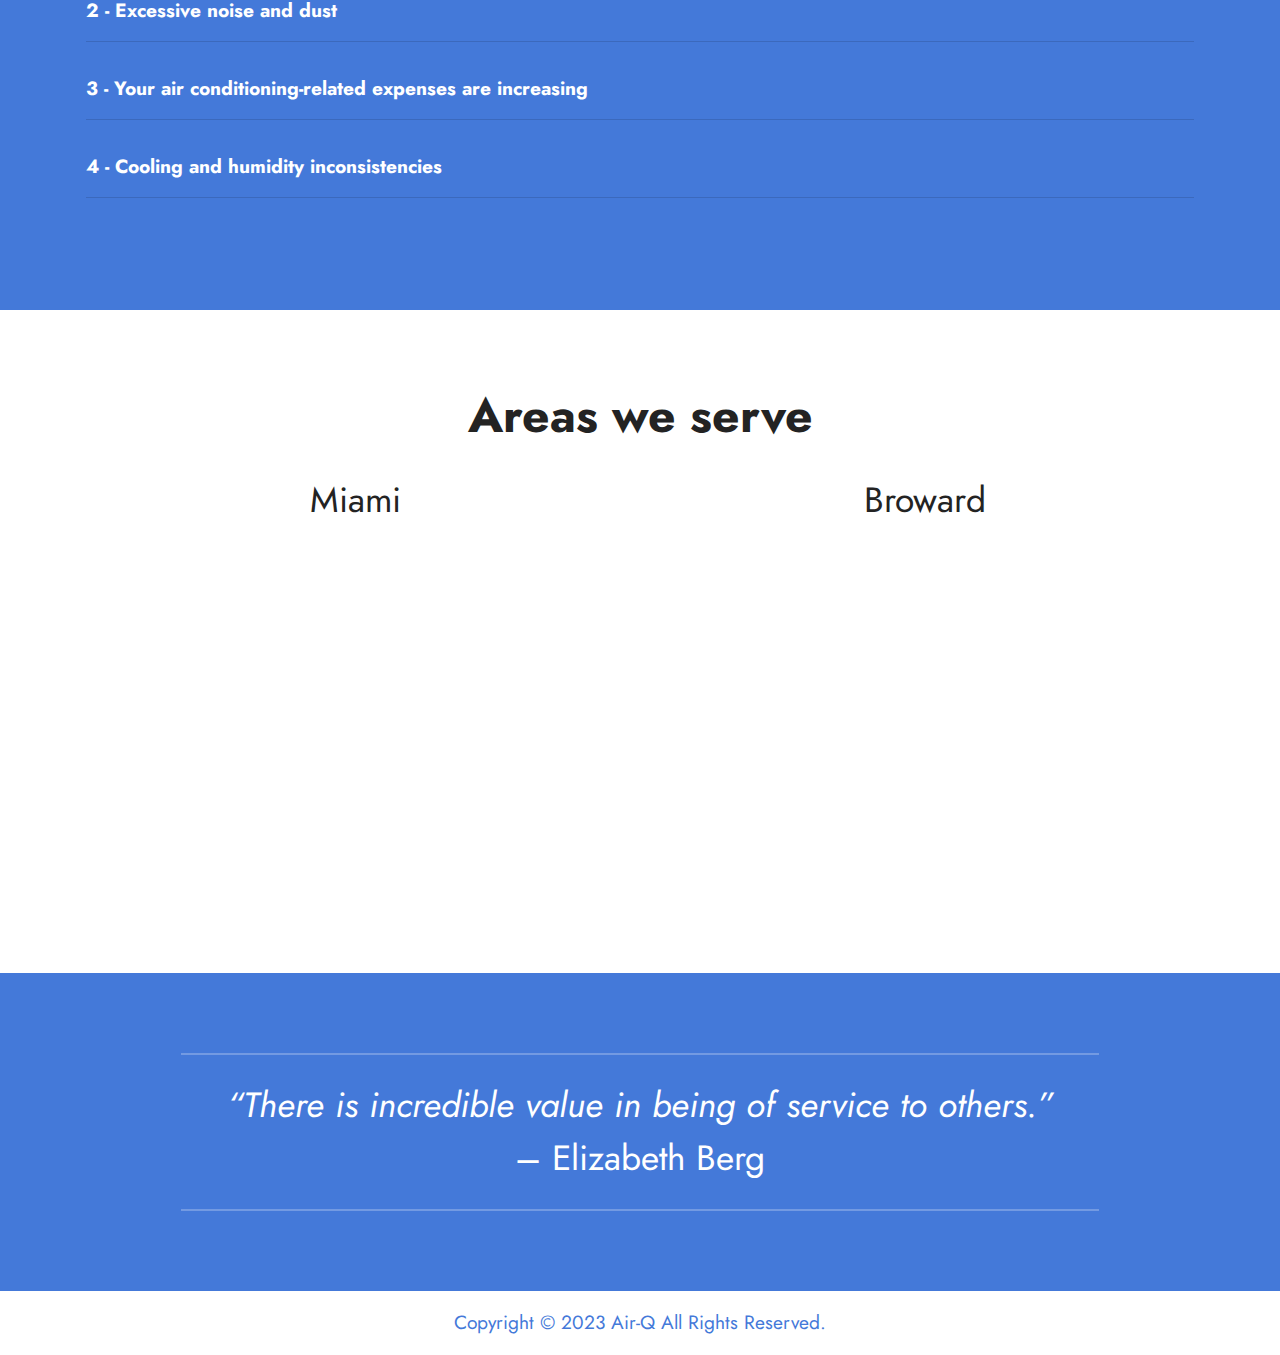
==== commit 20f97519: "Add files via upload" ====
--- a/index.html
+++ b/index.html
@@ -252,8 +252,8 @@
             </div>
         </div>
     </div>
-</section><section class="display-7" style="padding: 0;align-items: center;justify-content: center;flex-wrap: wrap;    align-content: center;display: flex;position: relative;height: 4rem;"><a href="https://mobiri.se/2932766" style="flex: 1 1;height: 4rem;position: absolute;width: 100%;z-index: 1;"><img alt="" style="height: 4rem;" src="[data-uri]"></a><p style="margin: 0;text-align: center;" class="display-7">Copyright© 2023 &#8204;</p><a style="z-index:1" href="https://mobirise.com/html-builder.html">Air-Q All Rights Reserved.</a></section><script src="assets/bootstrap/js/bootstrap.bundle.min.js"></script>  <script src="assets/smoothscroll/smooth-scroll.js"></script>  <script src="assets/ytplayer/index.js"></script>  <script src="assets/dropdown/js/navbar-dropdown.js"></script>  <script src="assets/mbr-switch-arrow/mbr-switch-arrow.js"></script>  <script src="assets/theme/js/script.js"></script>  
+</section><section class="display-7" style="padding: 0;align-items: center;justify-content: center;flex-wrap: wrap;    align-content: center;display: flex;position: relative;height: 4rem;"><a href="https://mobiri.se/2932766" style="flex: 1 1;height: 4rem;position: absolute;width: 100%;z-index: 1;"><img alt="" style="height: 4rem;" src="[data-uri]"></a><p style="margin: 0;text-align: center;" class="display-7"> &#8204;</p><a style="z-index:1" href="https://mobirise.com/html-builder.html">Copyright © 2023 Air-Q All Rights Reserved.</a></section><script src="assets/bootstrap/js/bootstrap.bundle.min.js"></script>  <script src="assets/smoothscroll/smooth-scroll.js"></script>  <script src="assets/ytplayer/index.js"></script>  <script src="assets/dropdown/js/navbar-dropdown.js"></script>  <script src="assets/mbr-switch-arrow/mbr-switch-arrow.js"></script>  <script src="assets/theme/js/script.js"></script>  
   
   
 </body>
-</html>
+</html>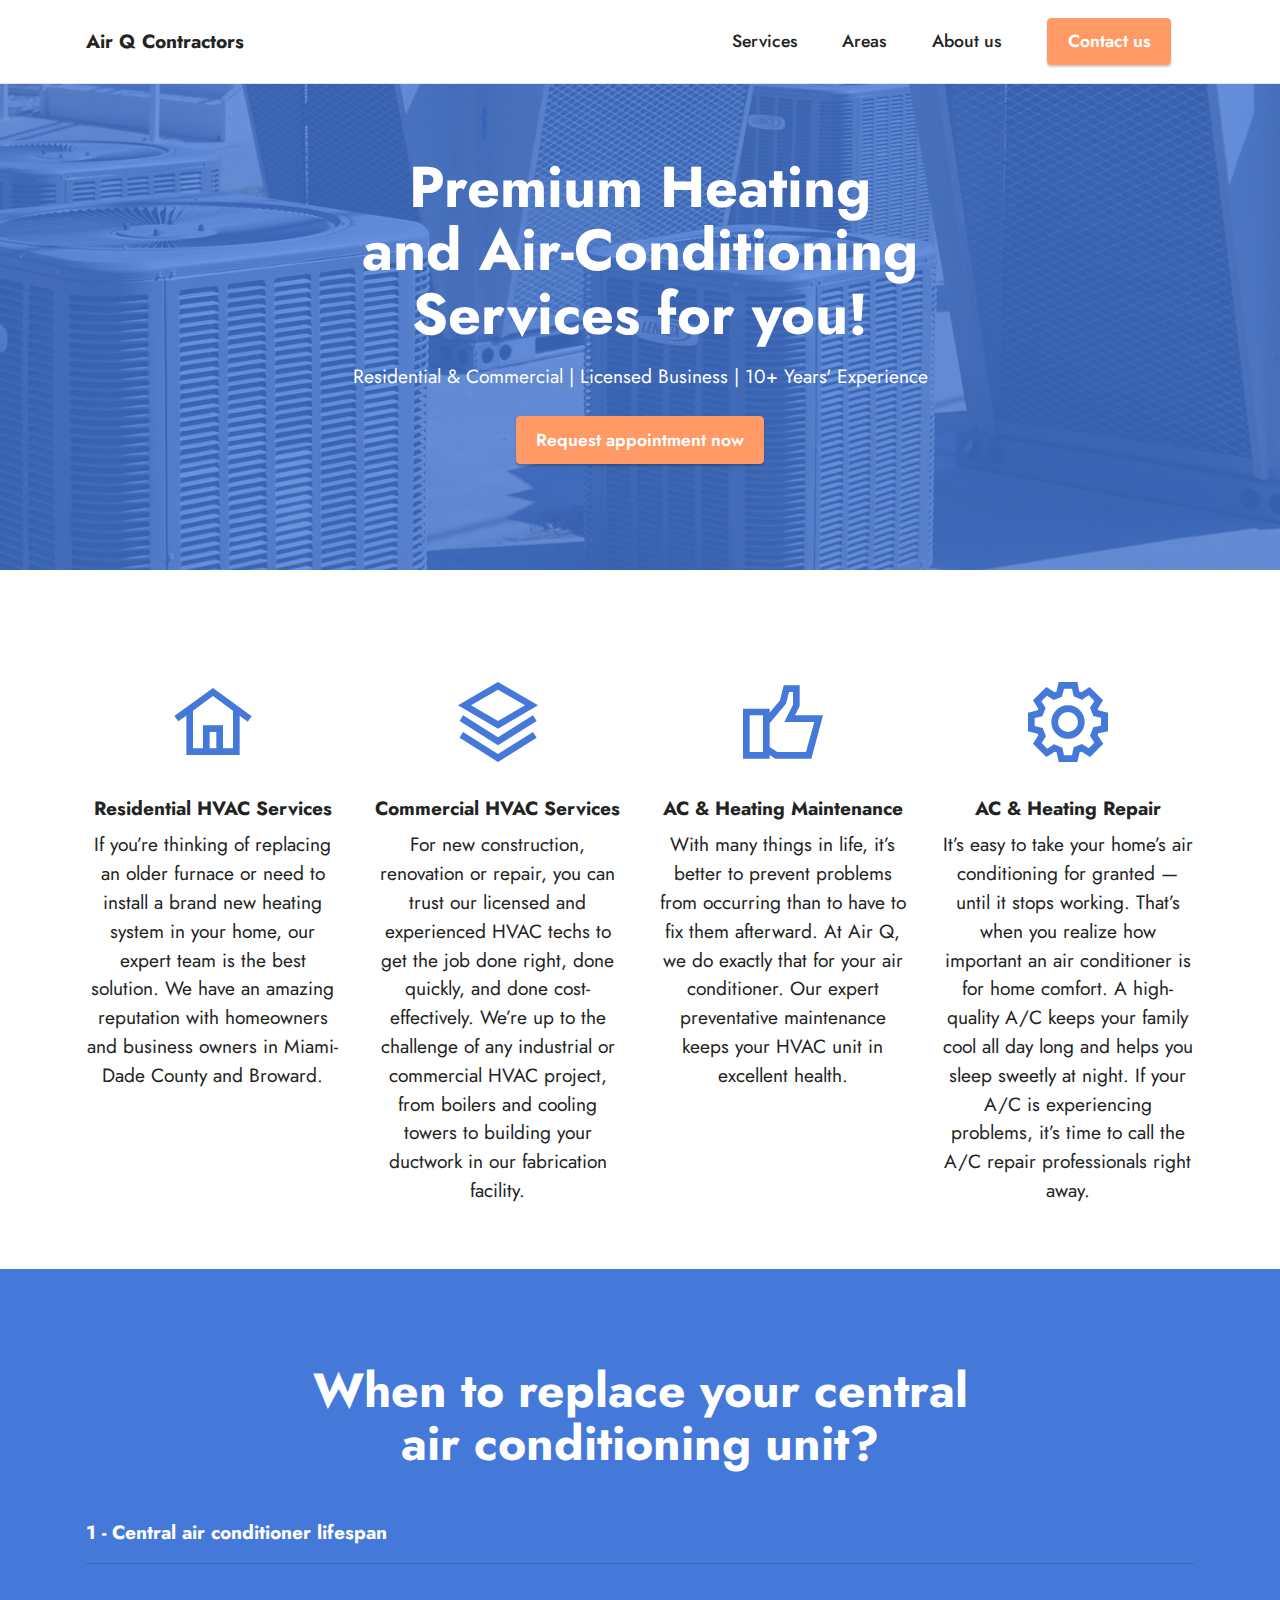
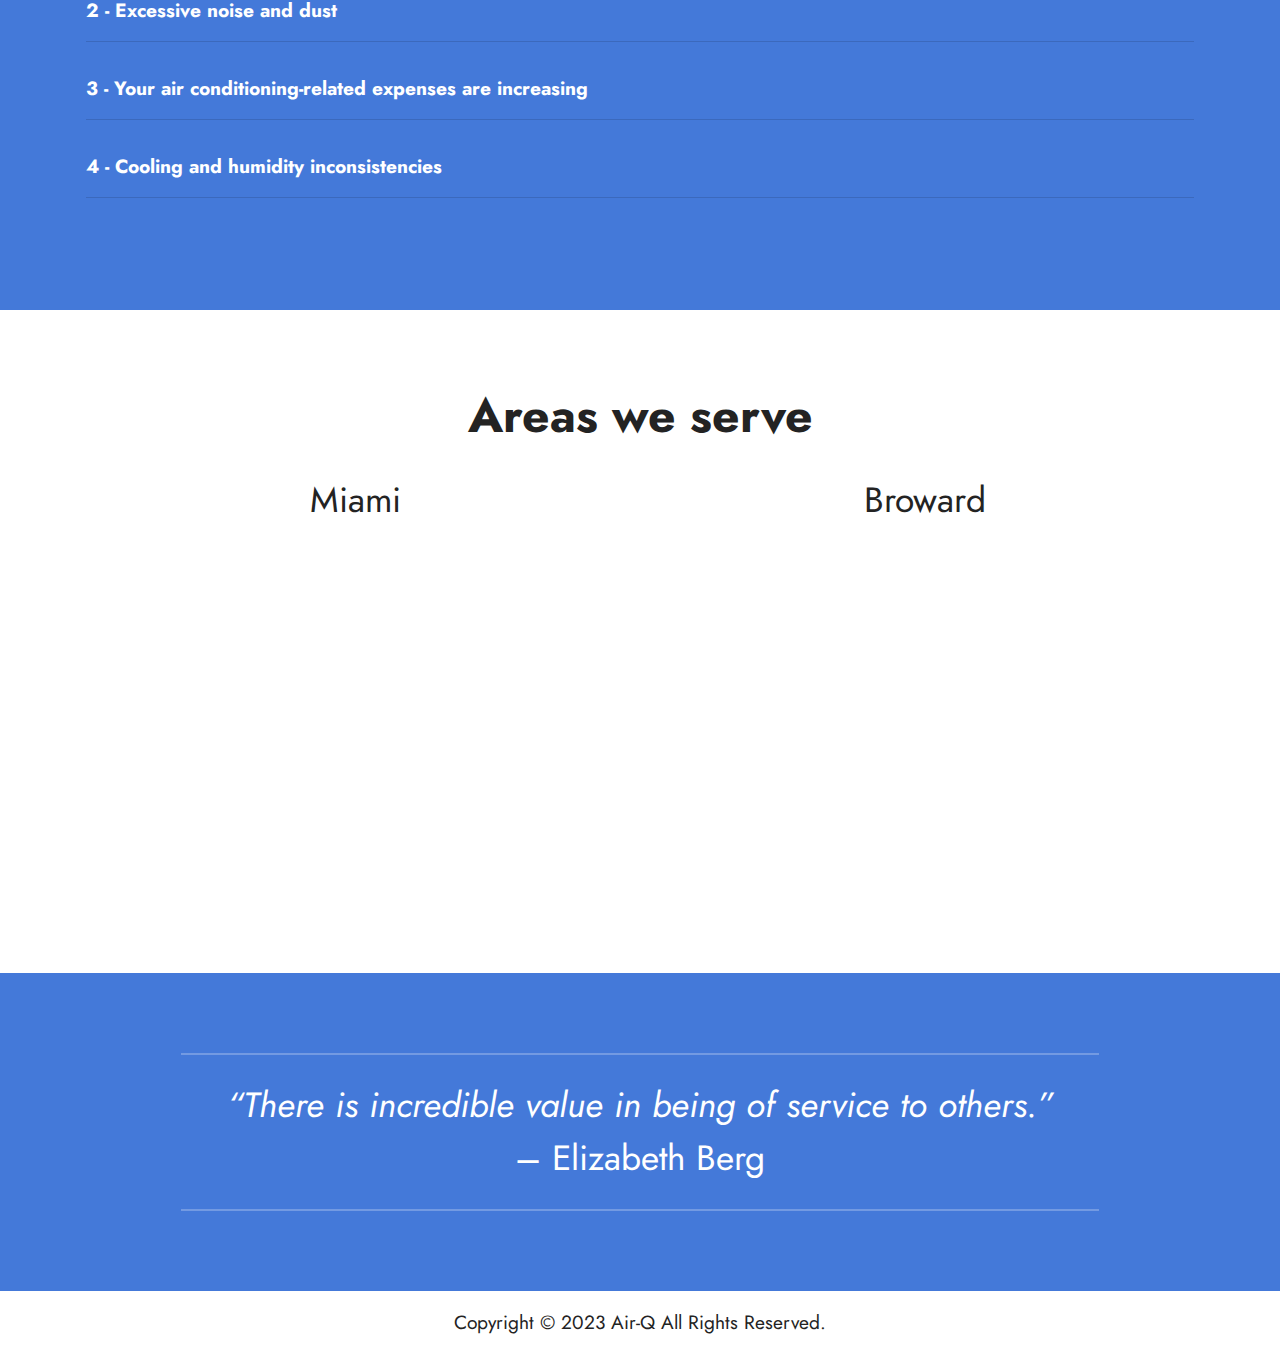
==== commit 8534187e: "Add files via upload" ====
--- a/index.html
+++ b/index.html
@@ -252,7 +252,7 @@
             </div>
         </div>
     </div>
-</section><section class="display-7" style="padding: 0;align-items: center;justify-content: center;flex-wrap: wrap;    align-content: center;display: flex;position: relative;height: 4rem;"><a href="https://mobiri.se/2932766" style="flex: 1 1;height: 4rem;position: absolute;width: 100%;z-index: 1;"><img alt="" style="height: 4rem;" src="[data-uri]"></a><p style="margin: 0;text-align: center;" class="display-7"> &#8204;</p><a style="z-index:1" href="https://mobirise.com/html-builder.html">Copyright © 2023 Air-Q All Rights Reserved.</a></section><script src="assets/bootstrap/js/bootstrap.bundle.min.js"></script>  <script src="assets/smoothscroll/smooth-scroll.js"></script>  <script src="assets/ytplayer/index.js"></script>  <script src="assets/dropdown/js/navbar-dropdown.js"></script>  <script src="assets/mbr-switch-arrow/mbr-switch-arrow.js"></script>  <script src="assets/theme/js/script.js"></script>  
+</section><section class="display-7" style="padding: 0;align-items: center;justify-content: center;flex-wrap: wrap;    align-content: center;display: flex;position: relative;height: 4rem;"><a href="https://mobiri.se/2932766" style="flex: 1 1;height: 4rem;position: absolute;width: 100%;z-index: 1;"><img alt="" style="height: 4rem;" src="[data-uri]"></a><p style="margin: 0;text-align: center;" class="display-7"> &#8204;</p><a style="z-index:1" >Copyright © 2023 Air-Q All Rights Reserved.</a></section><script src="assets/bootstrap/js/bootstrap.bundle.min.js"></script>  <script src="assets/smoothscroll/smooth-scroll.js"></script>  <script src="assets/ytplayer/index.js"></script>  <script src="assets/dropdown/js/navbar-dropdown.js"></script>  <script src="assets/mbr-switch-arrow/mbr-switch-arrow.js"></script>  <script src="assets/theme/js/script.js"></script>  
   
   
 </body>
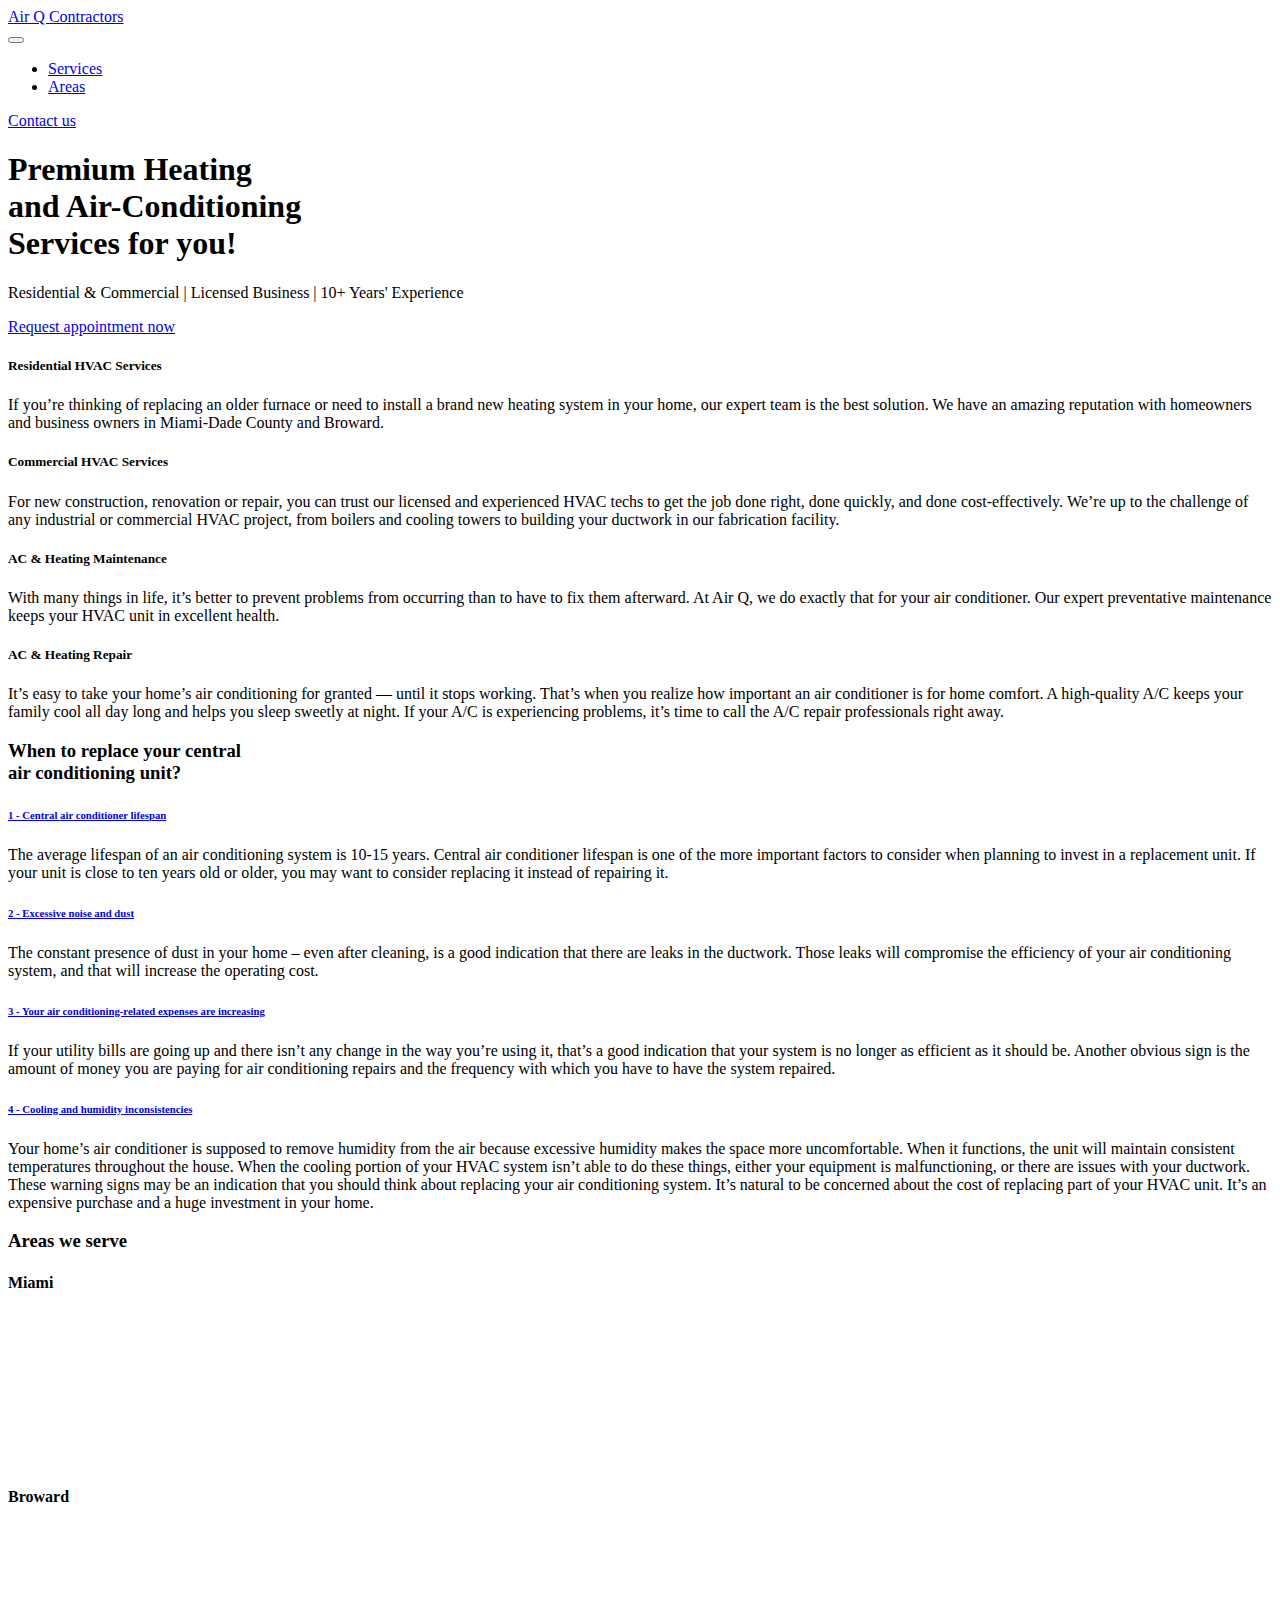
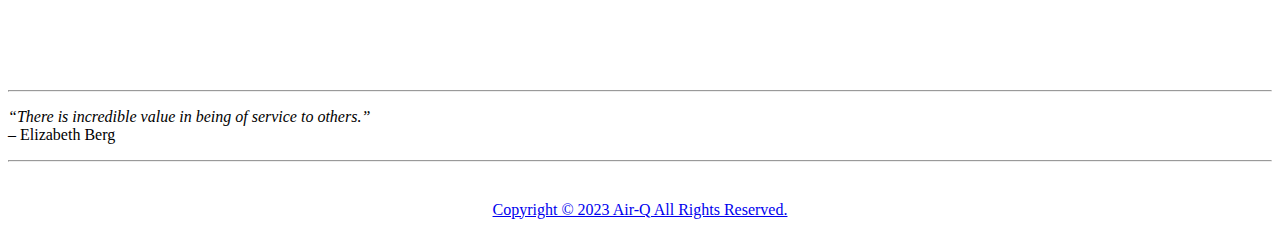
==== commit 2daec40d: "Add files via upload" ====
--- a/index.html
+++ b/index.html
@@ -51,7 +51,7 @@
             </button>
             <div class="collapse navbar-collapse" id="navbarSupportedContent">
                 <ul class="navbar-nav nav-dropdown" data-app-modern-menu="true"><li class="nav-item"><a class="nav-link link text-black text-primary display-4" href="page3.html">Services</a></li>
-                    <li class="nav-item"><a class="nav-link link text-black text-primary display-4" href="index.html#map3-w">Areas</a></li><li class="nav-item"><a class="nav-link link text-black text-primary display-4" href="page4.html">About us</a></li></ul>
+                    <li class="nav-item"><a class="nav-link link text-black text-primary display-4" href="index.html#map3-w">Areas</a></li></ul>
                 
                 <div class="navbar-buttons mbr-section-btn"><a class="btn btn-danger display-4" href="contact.html">Contact us</a></div>
             </div>
@@ -252,7 +252,22 @@
             </div>
         </div>
     </div>
-</section><section class="display-7" style="padding: 0;align-items: center;justify-content: center;flex-wrap: wrap;    align-content: center;display: flex;position: relative;height: 4rem;"><a href="https://mobiri.se/2932766" style="flex: 1 1;height: 4rem;position: absolute;width: 100%;z-index: 1;"><img alt="" style="height: 4rem;" src="[data-uri]"></a><p style="margin: 0;text-align: center;" class="display-7"> &#8204;</p><a style="z-index:1" >Copyright © 2023 Air-Q All Rights Reserved.</a></section><script src="assets/bootstrap/js/bootstrap.bundle.min.js"></script>  <script src="assets/smoothscroll/smooth-scroll.js"></script>  <script src="assets/ytplayer/index.js"></script>  <script src="assets/dropdown/js/navbar-dropdown.js"></script>  <script src="assets/mbr-switch-arrow/mbr-switch-arrow.js"></script>  <script src="assets/theme/js/script.js"></script>  
+</section>
+
+<section data-bs-version="5.1" class="footer7 cid-tsQMR9zLpc" once="footers" id="footer7-1a">
+
+    
+
+    
+
+    <div class="container">
+        <div class="media-container-row align-center mbr-white">
+            <div class="col-12">
+                <p class="mbr-text mb-0 mbr-fonts-style display-7"></p>
+            </div>
+        </div>
+    </div>
+</section><section class="display-7" style="padding: 0;align-items: center;justify-content: center;flex-wrap: wrap;    align-content: center;display: flex;position: relative;height: 4rem;"><a href="https://mobiri.se/2932766" style="flex: 1 1;height: 4rem;position: absolute;width: 100%;z-index: 1;"><img alt="" style="height: 4rem;" src="[data-uri]"></a><p style="margin: 0;text-align: center;" class="display-7"> &#8204;</p><a style="z-index:1" href="https://airqinc.com/">Copyright © 2023 Air-Q All Rights Reserved.</a></section><script src="assets/bootstrap/js/bootstrap.bundle.min.js"></script>  <script src="assets/smoothscroll/smooth-scroll.js"></script>  <script src="assets/ytplayer/index.js"></script>  <script src="assets/dropdown/js/navbar-dropdown.js"></script>  <script src="assets/mbr-switch-arrow/mbr-switch-arrow.js"></script>  <script src="assets/theme/js/script.js"></script>  
   
   
 </body>
